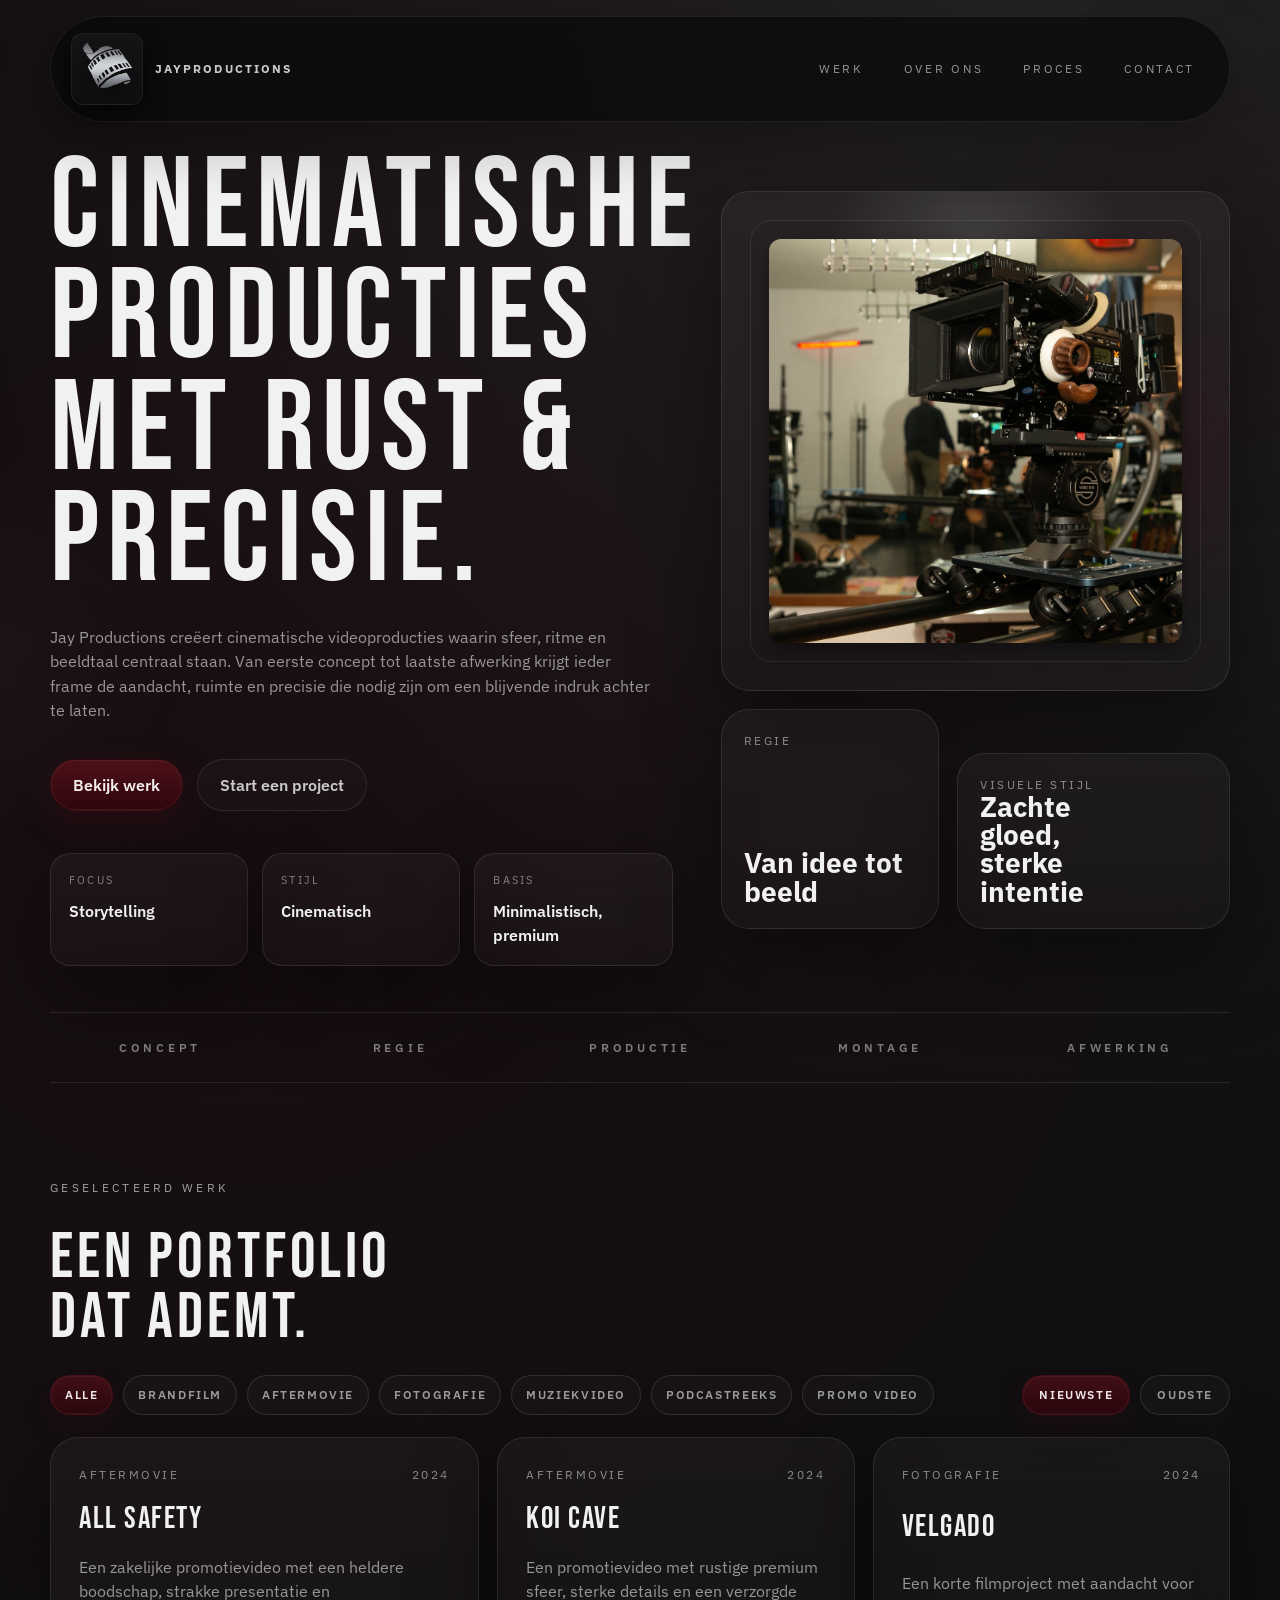
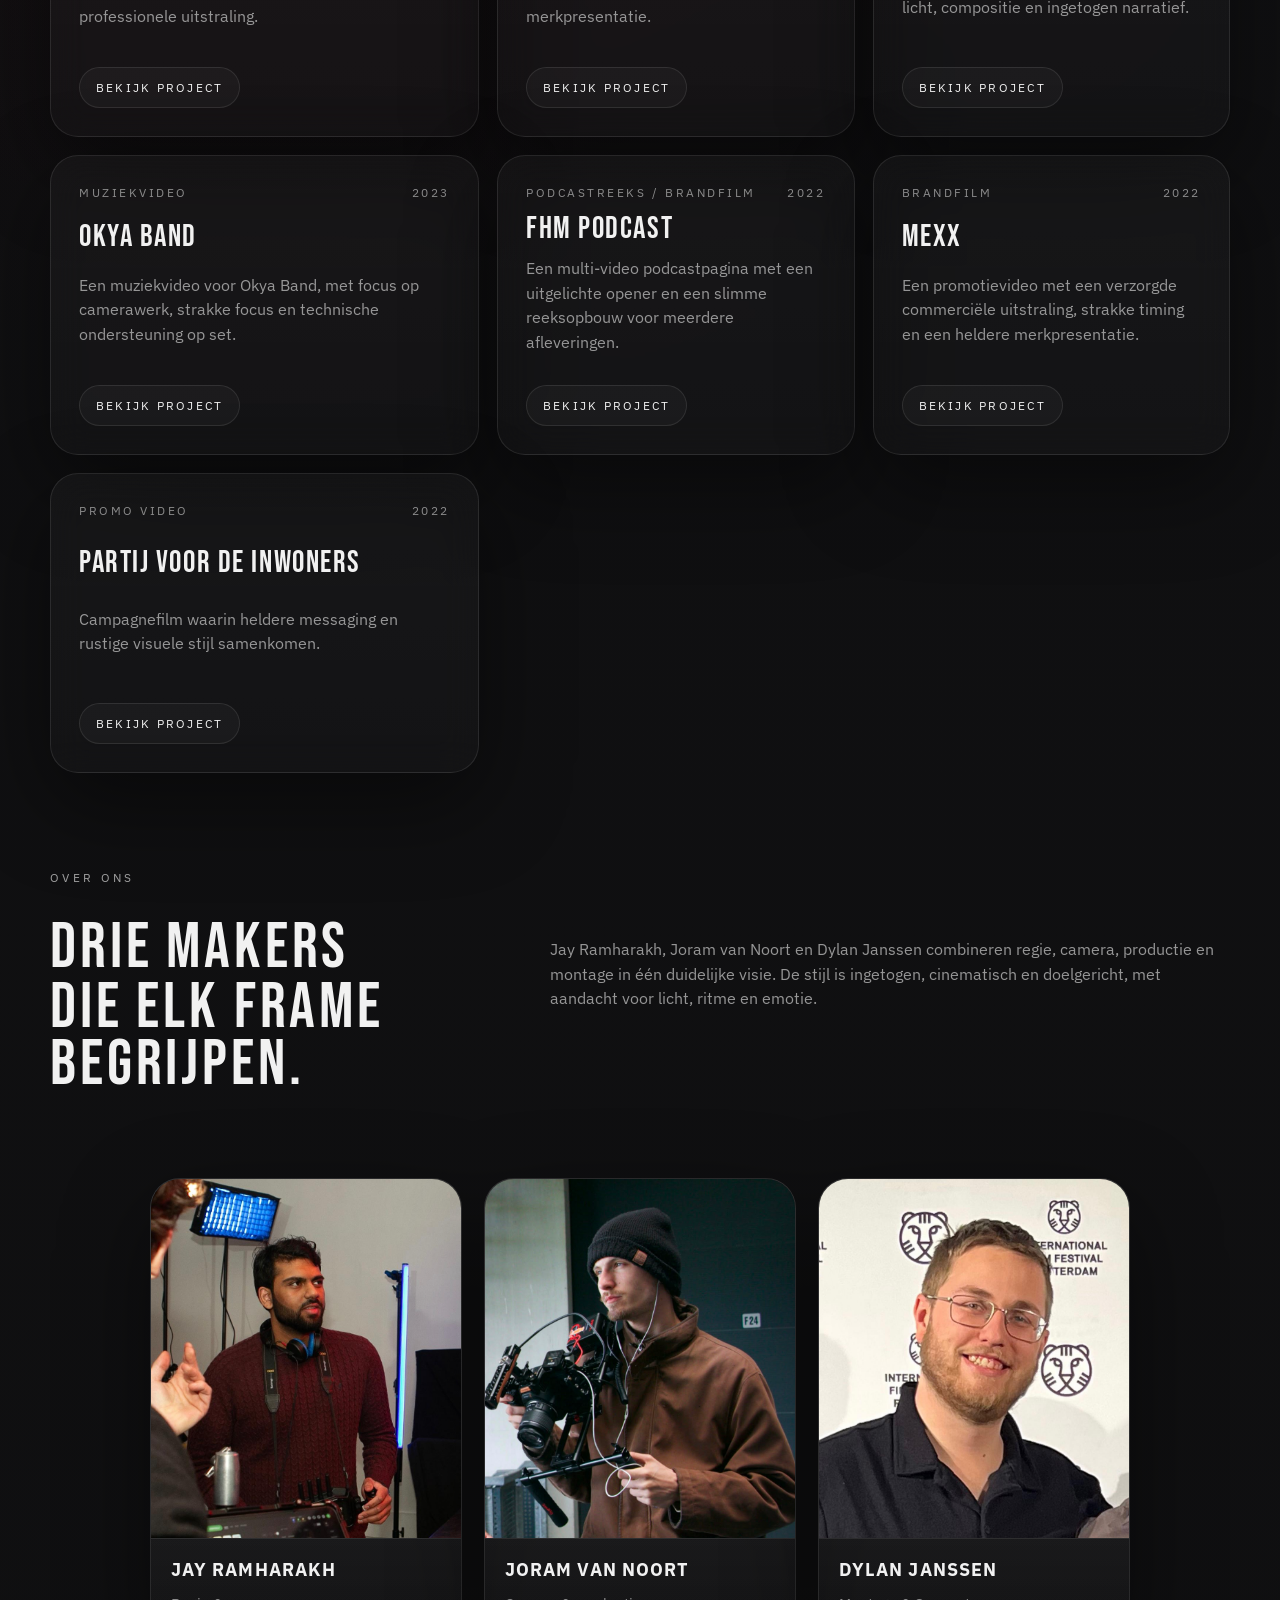
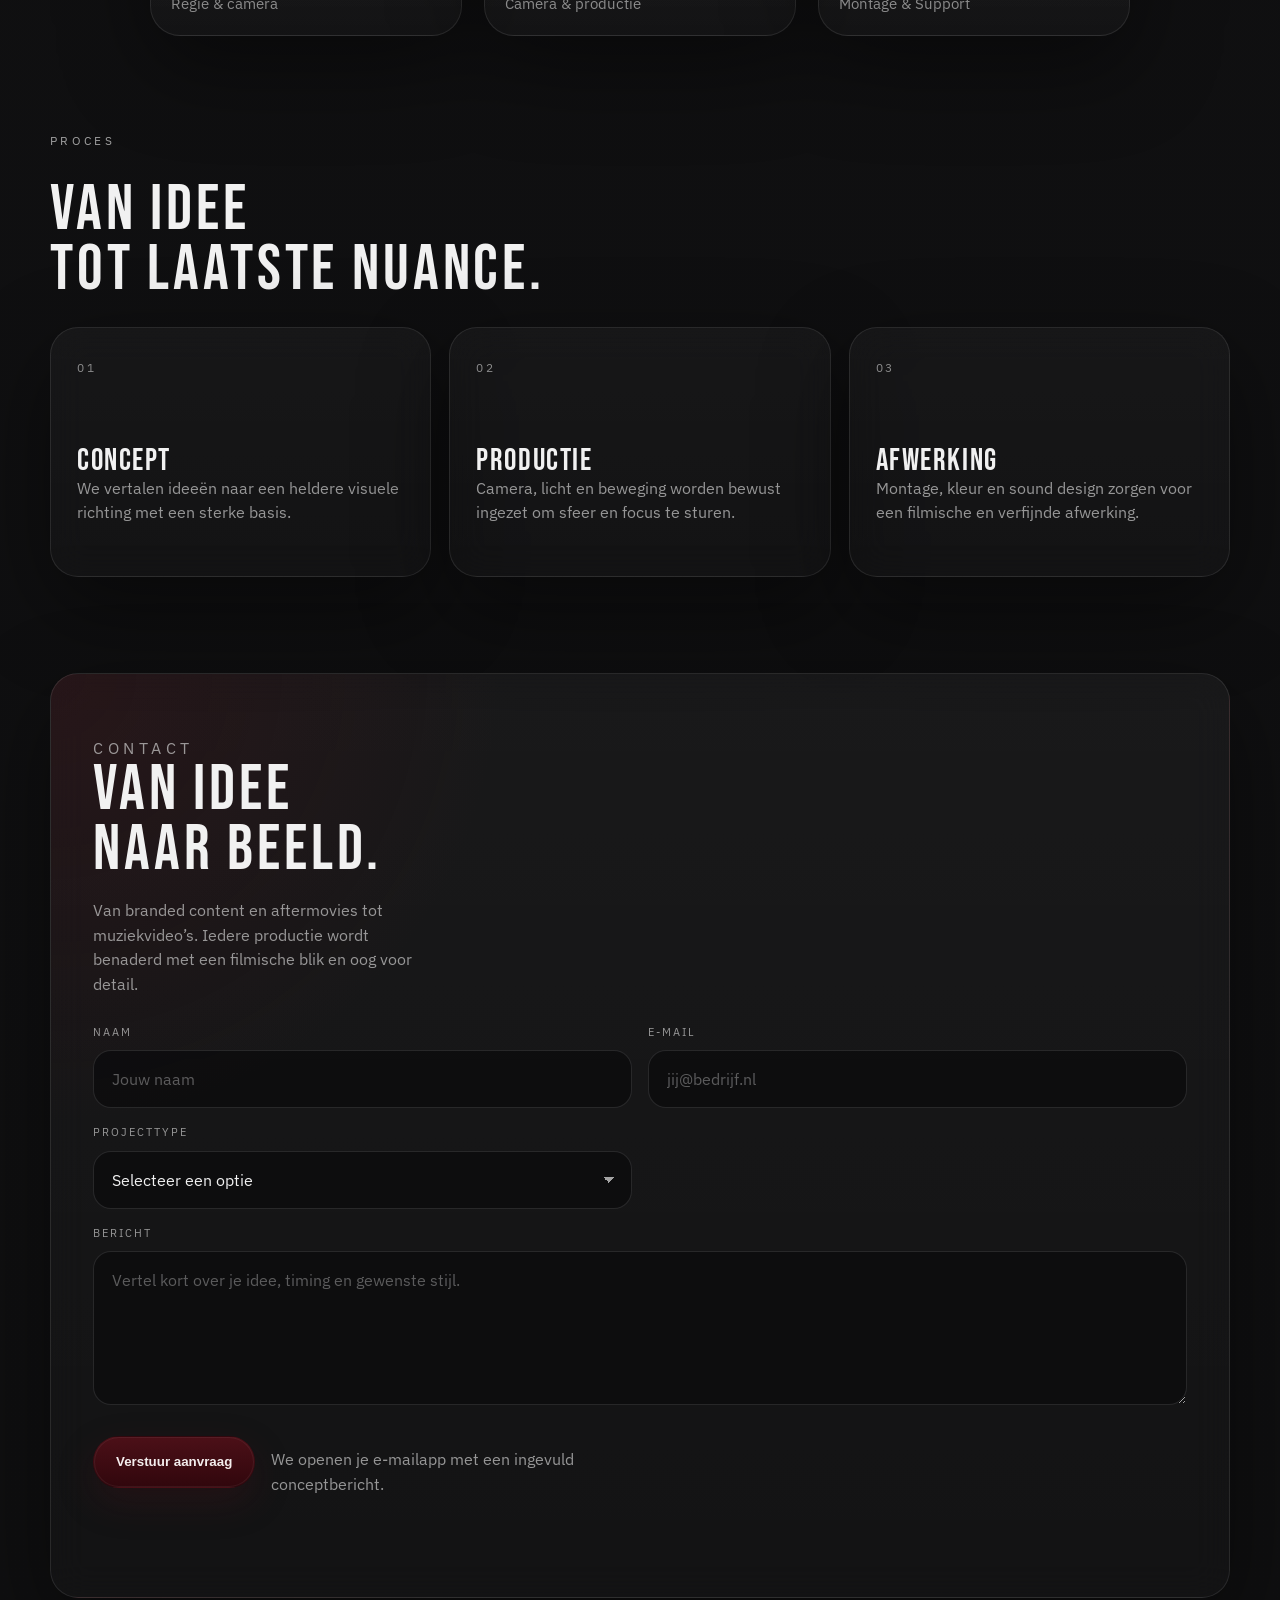
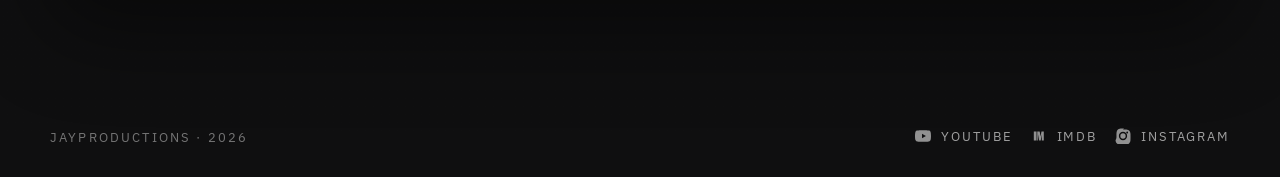
==== index.html @ a18962a7 "small easter egg update." ====
<!DOCTYPE html>
<html lang="nl">
<head>
	<meta charset="UTF-8" />
	<meta name="viewport" content="width=device-width, initial-scale=1.0" />
	<meta name="description" content="JayProductions portfolio voor filmmaker Jay." />
	<title>JayProductions</title>
	<link rel="icon" href="images/favicon.jpeg" type="image/jpeg" />
	<link rel="preconnect" href="https://fonts.googleapis.com" />
	<link rel="preconnect" href="https://fonts.gstatic.com" crossorigin />
	<link href="https://fonts.googleapis.com/css2?family=IBM+Plex+Sans:wght@400;500;600;700&family=Bebas+Neue&display=swap" rel="stylesheet" />
	<link rel="stylesheet" href="styles.css" />
</head>
<body id="top">
	<div class="ambient ambient-one"></div>
	<div class="ambient ambient-two"></div>

	<header class="topbar">
			<a class="brand" href="#top" aria-label="JayProductions home">
				<span class="brand-mark">
					<img class="brand-logo" src="images/JPlogo.jpeg" alt="Jay Productions logo" />
				</span>
				<span class="brand-text">JayProductions</span>
			</a>
		<nav class="nav" aria-label="Primary navigation">
			<a href="#work">Werk</a>
			<a href="#about">Over ons</a>
			<a href="#process">Proces</a>
			<a href="#contact">Contact</a>
		</nav>
	</header>

	<main>
		<section class="hero reveal" id="hero">
			<div class="hero-copy">

				<h1>
					<span>CINEMATISCHE</span>
					<span>PRODUCTIES</span>
					<span>MET RUST &amp;</span>
					<span>PRECISIE.</span>
				</h1>
				<p class="lead">
					Jay Productions creëert cinematische videoproducties waarin sfeer, ritme en beeldtaal centraal staan.
					Van eerste concept tot laatste afwerking krijgt ieder frame de aandacht, ruimte en precisie die nodig zijn om een blijvende indruk achter te laten.
				</p>
				<div class="hero-actions">
					<a class="button button-primary" href="#work">Bekijk werk</a>
					<a class="button button-secondary" href="#contact">Start een project</a>
				</div>
				<dl class="hero-metrics">
					<div>
						<dt>Focus</dt>
						<dd>Storytelling</dd>
					</div>
					<div>
						<dt>Stijl</dt>
						<dd>Cinematisch</dd>
					</div>
					<div>
						<dt>Basis</dt>
						<dd>Minimalistisch, premium</dd>
					</div>
				</dl>
			</div>

			<div class="hero-visual" aria-hidden="true">
				<div class="visual-card visual-large">
					<div class="visual-reflection"></div>
					<div class="visual-frame">
						<img src="images/mainpage.jpeg" alt="JayProductions hoofdbeeld" loading="lazy" />
					</div>
				</div>
				<div class="visual-stack">
					<div class="visual-card visual-small card-tall">
						<span class="card-label">Regie</span>
						<strong>Van idee tot beeld</strong>
					</div>
					<div class="visual-card visual-small card-wide">
						<span class="card-label">Visuele stijl</span>
						<strong>Zachte gloed, sterke intentie</strong>
					</div>
				</div>
			</div>
		</section>

		<section class="marquee reveal" aria-label="Keywords">
			<span>Concept</span>
			<span>Regie</span>
			<span>Productie</span>
			<span>Montage</span>
			<span>Afwerking</span>
		</section>

		<section class="section reveal" id="work">
			<div class="section-heading">
				<p class="eyebrow">Geselecteerd werk</p>
				<h2>
					<span>Een portfolio</span>
					<span>dat ademt.</span>
				</h2>
			</div>

			<div class="work-tools" aria-label="Project filters">
				<div class="tag-filters" aria-label="Tags">
					<button class="filter-chip" type="button" data-tag="all" aria-pressed="true">Alle</button>
					<button class="filter-chip" type="button" data-tag="brandfilm" aria-pressed="false">Brandfilm</button>
					<button class="filter-chip" type="button" data-tag="aftermovie" aria-pressed="false">Aftermovie</button>
					<button class="filter-chip" type="button" data-tag="fotografie" aria-pressed="false">Fotografie</button>
					<button class="filter-chip" type="button" data-tag="muziekvideo" aria-pressed="false">Muziekvideo</button>
					<button class="filter-chip" type="button" data-tag="podcastreeks" aria-pressed="false">Podcastreeks</button>
					<button class="filter-chip" type="button" data-tag="promo-video" aria-pressed="false">Promo video</button>
				</div>
				<div class="sort-controls" aria-label="Sortering">
					<button class="sort-button" type="button" data-sort="desc" aria-pressed="true">Nieuwste</button>
					<button class="sort-button" type="button" data-sort="asc" aria-pressed="false">Oudste</button>
				</div>
			</div>
			<p class="work-filter-note" data-project-filter-note hidden>Ik heb je geholpen door alle te selecteren</p>

			<div class="work-grid" data-project-grid>


				<article class="work-card" data-title="Okya Band" data-year="2023" data-tags="muziekvideo">
					<div class="work-meta">
						<span>Muziekvideo</span>
						<span>2023</span>
					</div>
					<h3>Okya Band</h3>
					<p>Een muziekvideo voor Okya Band, met focus op camerawerk, strakke focus en technische ondersteuning op set.</p>
					<a class="project-card-link" href="Projects/okya-band.html">Bekijk project</a>
				</article>

				<article class="work-card" data-title="Mexx" data-year="2022" data-tags="brandfilm">
					<div class="work-meta">
						<span>Brandfilm</span>
						<span>2022</span>
					</div>
					<h3>Mexx</h3>
					<p>Een promotievideo met een verzorgde commerciële uitstraling, strakke timing en een heldere merkpresentatie.</p>
					<a class="project-card-link" href="Projects/mexx.html">Bekijk project</a>
				</article>

				<article class="work-card" data-title="All Safety" data-year="2024" data-tags="aftermovie">
					<div class="work-meta">
						<span>Aftermovie</span>
						<span>2024</span>
					</div>
					<h3>All Safety</h3>
					<p>Een zakelijke promotievideo met een heldere boodschap, strakke presentatie en professionele uitstraling.</p>
					<a class="project-card-link" href="Projects/all-safety.html">Bekijk project</a>
				</article>

				<article class="work-card" data-title="Koi Cave" data-year="2024" data-tags="aftermovie">
					<div class="work-meta">
						<span>Aftermovie</span>
						<span>2024</span>
					</div>
					<h3>Koi Cave</h3>
					<p>Een promotievideo met rustige premium sfeer, sterke details en een verzorgde merkpresentatie.</p>
					<a class="project-card-link" href="Projects/koi-cave.html">Bekijk project</a>
				</article>

				<article class="work-card" data-title="FHM Podcast" data-year="2022" data-tags="podcastreeks brandfilm">
					<div class="work-meta">
						<span>Podcastreeks / brandfilm</span>
						<span>2022</span>
					</div>
					<h3>FHM Podcast</h3>
					<p>Een multi-video podcastpagina met een uitgelichte opener en een slimme reeksopbouw voor meerdere afleveringen.</p>
					<a class="project-card-link" href="Projects/fhm-podcast.html">Bekijk project</a>
				</article>

				<article class="work-card" data-title="Velgado" data-year="2024" data-tags="fotografie">
					<div class="work-meta">
						<span>Fotografie</span>
						<span>2024</span>
					</div>
					<h3>Velgado</h3>
					<p>Een korte filmproject met aandacht voor licht, compositie en ingetogen narratief.</p>
					<a class="project-card-link" href="Projects/velgado.html">Bekijk project</a>
				</article>

				<article class="work-card" data-title="Partij voor de Inwoners" data-year="2022" data-tags="promo-video">
					<div class="work-meta">
						<span>Promo video</span>
						<span>2022</span>
					</div>
					<h3>Partij voor de Inwoners</h3>
					<p>Campagnefilm waarin heldere messaging en rustige visuele stijl samenkomen.</p>
					<a class="project-card-link" href="Projects/partij-voor-de-inwoners-campagne.html">Bekijk project</a>
				</article>
			</div>
			<p class="work-empty" data-project-empty hidden>Geen projecten gevonden.</p>
		</section>

		<section class="section split reveal" id="about">
			<div class="section-heading">
				<p class="eyebrow">Over ons</p>
				<h2>
					<span>Drie makers</span>
					<span>die elk frame begrijpen.</span>
				</h2>
			</div>
			<div class="split-content">
				<p>
					Jay Ramharakh, Joram van Noort en Dylan Janssen combineren regie, camera, productie en montage in één
					duidelijke visie. De stijl is ingetogen, cinematisch en doelgericht, met aandacht voor licht, ritme en
					emotie.
				</p>
			</div>
			<div class="profile-grid" aria-label="Profielfoto's van het team">
				<article class="profile-card">
					<img class="profile-photo" src="images/JayR.jpeg" alt="Jay Ramharakh" />
					<div class="profile-card-body">
						<h3>Jay Ramharakh</h3>
						<p>Regie &amp; camera</p>
					</div>
				</article>
				<article class="profile-card">
					<img class="profile-photo" src="images/JoramvN.jpeg" alt="Joram van Noort" />
					<div class="profile-card-body">
						<h3>Joram van Noort</h3>
						<p>Camera &amp; productie</p>
					</div>
				</article>
				<article class="profile-card">
					<img class="profile-photo" src="images/DylanJ.jpeg" alt="Dylan Janssen" />
					<div class="profile-card-body">
						<h3>Dylan Janssen</h3>
						<p>Montage &amp; Support</p>
					</div>
				</article>
			</div>
		</section>

		<section class="section reveal" id="process">
			<div class="section-heading">
				<p class="eyebrow">Proces</p>
				<h2>
					<span>Van idee</span>
					<span>tot laatste nuance.</span>
				</h2>
			</div>

			<div class="process-grid">
				<div class="process-step">
					<span>01</span>
					<h3>Concept</h3>
					<p>We vertalen ideeën naar een heldere visuele richting met een sterke basis.</p>
				</div>
				<div class="process-step">
					<span>02</span>
					<h3>Productie</h3>
					<p>Camera, licht en beweging worden bewust ingezet om sfeer en focus te sturen.</p>
				</div>
				<div class="process-step">
					<span>03</span>
					<h3>Afwerking</h3>
					<p>Montage, kleur en sound design zorgen voor een filmische en verfijnde afwerking.</p>
				</div>
			</div>
		</section>

		<section class="section cta reveal" id="contact">
			<div class="cta-panel">
				<p class="eyebrow">Contact</p>
				<h2>
					<span>Van idee</span>
					<span>naar beeld.</span>
				</h2>
				<p>
					Van branded content en aftermovies tot muziekvideo’s.
					Iedere productie wordt benaderd met een filmische blik en oog voor detail.
				</p>
				<form class="contact-form" id="contact-form">
					<div class="form-row">
						<label>
							<span>Naam</span>
							<input type="text" name="name" placeholder="Jouw naam" required />
						</label>
						<label>
							<span>E-mail</span>
							<input type="email" name="email" placeholder="jij@bedrijf.nl" required />
						</label>
					</div>
					<div class="form-row">
						<label>
							<span>Projecttype</span>
							<select name="project" required>
								<option value="" selected disabled>Selecteer een optie</option>
								<option>Brandfilm</option>
								<option>Aftermovie</option>
								<option>Interview</option>
								<option>Muziekvideo</option>
								<option>Bedrijfsvideo</option>
								<option>Fotografie</option>
								<option>Anders</option>
							</select>
						</label>
					</div>
					<label class="message-field">
						<span>Bericht</span>
						<textarea name="message" rows="5" placeholder="Vertel kort over je idee, timing en gewenste stijl." required></textarea>
					</label>
					<div class="form-actions">
						<button class="button button-primary" type="submit">Verstuur aanvraag</button>
						<p class="form-note">We openen je e-mailapp met een ingevuld conceptbericht.</p>
					</div>
					<p class="form-status" aria-live="polite"></p>
				</form>
			</div>
		</section>
	</main>

	<footer class="footer">
		<span>JayProductions</span>
		<div class="footer-links" aria-label="Social links">
			<a class="social-link" href="https://www.youtube.com/@Jay-Productions" target="_blank" rel="noreferrer" aria-label="YouTube">
				<svg viewBox="0 0 24 24" aria-hidden="true" focusable="false">
					<path d="M23.5 6.2c-.3-1.1-1.2-2-2.3-2.3C19.2 3.4 12 3.4 12 3.4s-7.2 0-9.2.5C1.7 4.2.8 5.1.5 6.2 0 8.2 0 12 0 12s0 3.8.5 5.8c.3 1.1 1.2 2 2.3 2.3 2 .5 9.2.5 9.2.5s7.2 0 9.2-.5c1.1-.3 2-1.2 2.3-2.3.5-2 .5-5.8.5-5.8s0-3.8-.5-5.8Zm-13 9.3V8.5l5.9 3.5-5.9 3.5Z" />
				</svg>
				<span>YouTube</span>
			</a>
			<a class="social-link" href="https://www.imdb.com/name/nm14317892/?ref_=ext_shr_lnk" target="_blank" rel="noreferrer" aria-label="IMDb">
				<svg viewBox="0 0 24 24" aria-hidden="true" focusable="false">
					<path d="M4.2 5.3h4.1v13.4H4.2V5.3Zm5.2 0H13l1.4 7.3 1.3-7.3h3.5v13.4h-3V9.3l-1.6 9.4h-2.4l-1.6-9.4v9.4H9.4V5.3Z" />
				</svg>
				<span>IMDb</span>
			</a>
			<a class="social-link" href="https://www.instagram.com/jayproductions_1/" target="_blank" rel="noreferrer" aria-label="Instagram">
				<svg viewBox="0 0 24 24" aria-hidden="true" focusable="false">
					<path d="M12 2.2c3.2 0 3.6 0 4.9.1 1.2.1 2 .3 2.7.6.7.3 1.2.7 1.8 1.2.5.5.9 1.1 1.2 1.8.3.7.5 1.5.6 2.7.1 1.3.1 1.7.1 4.9s0 3.6-.1 4.9c-.1 1.2-.3 2-.6 2.7-.3.7-.7 1.2-1.2 1.8-.5.5-1.1.9-1.8 1.2-.7.3-1.5.5-2.7.6-1.3.1-1.7.1-4.9.1s-3.6 0-4.9-.1c-1.2-.1-2-.3-2.7-.6-.7-.3-1.2-.7-1.8-1.2-.5-.5-.9-1.1-1.2-1.8-.3-.7-.5-1.5-.6-2.7C2.2 15.6 2.2 15.2 2.2 12s0-3.6.1-4.9c.1-1.2.3-2 .6-2.7.3-.7.7-1.2 1.2-1.8.5-.5 1.1-.9 1.8-1.2.7-.3 1.5-.5 2.7-.6 1.3-.1 1.7-.1 4.9-.1ZM12 5.8A6.2 6.2 0 1 0 12 18.2 6.2 6.2 0 0 0 12 5.8Zm0 10.2A4 4 0 1 1 12 8a4 4 0 0 1 0 8Zm6.3-10.6a1.4 1.4 0 1 0 0 2.8 1.4 1.4 0 0 0 0-2.8Z" />
				</svg>
				<span>Instagram</span>
			</a>
		</div>
	</footer>

	<script src="script.js"></script>
</body>
</html>
---- styles.css ----
@import url('https://fonts.googleapis.com/css2?family=IBM+Plex+Sans:wght@400;500;600;700&family=Bebas+Neue&display=swap');

:root {
	color-scheme: dark;
	--bg: #0f0f10;
	--bg-soft: #161618;
	--panel: rgba(255, 255, 255, 0.035);
	--panel-strong: rgba(255, 255, 255, 0.06);
	--text: #c9c9c9;
	--text-strong: #f1f1f1;
	--muted: rgba(201, 201, 201, 0.72);
	--accent: #4d1018;
	--accent-deep: #32070d;
	--accent-soft: rgba(77, 16, 24, 0.26);
	--border: rgba(201, 201, 201, 0.12);
	--shadow: 0 30px 90px rgba(0, 0, 0, 0.45);
}

* {
	box-sizing: border-box;
}

html {
	scroll-behavior: smooth;
}

body {
	margin: 0;
	min-height: 100vh;
	background:
		radial-gradient(circle at 20% 15%, rgba(50, 7, 13, 0.26), transparent 28%),
		radial-gradient(circle at 80% 0%, rgba(255, 255, 255, 0.08), transparent 22%),
		linear-gradient(180deg, #101012 0%, #0f0f10 100%);
	color: var(--text);
	font-family: 'IBM Plex Sans', sans-serif;
	line-height: 1.5;
	overflow-x: hidden;
}

body::before {
	content: '';
	position: fixed;
	inset: 0;
	pointer-events: none;
	background-image: linear-gradient(rgba(255, 255, 255, 0.02) 1px, transparent 1px), linear-gradient(90deg, rgba(255, 255, 255, 0.02) 1px, transparent 1px);
	background-size: 72px 72px;
	mask-image: radial-gradient(circle at center, black, transparent 82%);
	opacity: 0.3;
}

a {
	color: inherit;
	text-decoration: none;
}

main,
.topbar,
.footer {
	width: min(1180px, calc(100% - 40px));
	margin: 0 auto;
}

.topbar {
	display: flex;
	align-items: center;
	justify-content: space-between;
	gap: 20px;
	padding: 16px 20px;
	margin-top: 16px;
	position: sticky;
	top: 16px;
	z-index: 20;
	background: rgba(12, 12, 13, 0.82);
	border: 1px solid rgba(255, 255, 255, 0.08);
	border-radius: 999px;
	backdrop-filter: blur(18px);
	box-shadow: 0 20px 60px rgba(0, 0, 0, 0.28);
}

.brand {
	display: inline-flex;
	align-items: center;
	gap: 12px;
	flex: none;
	font-weight: 700;
	letter-spacing: 0.18em;
	text-transform: uppercase;
	font-size: 0.72rem;
}

.brand-mark {
	/* keep the container modestly sized and consistent */
	width: 72px;
	height: 72px;
	display: inline-flex;
	align-items: center;
	justify-content: center;
	padding: 6px;
	background: linear-gradient(180deg, rgba(255,255,255,0.04), rgba(255,255,255,0.015));
	border-radius: 12px;
	border: 1px solid rgba(255,255,255,0.06);
	box-shadow: 0 8px 24px rgba(0, 0, 0, 0.6);
}

.brand-logo {
	/* keep width flexible; increase visible height */
	/* width: 64px; */
	height: 112px;
	object-fit: contain;
	display: block;
	filter: drop-shadow(0 6px 14px rgba(0,0,0,0.6));
	padding-left: 15px;
}

.nav {
	display: flex;
	gap: 12px;
	flex-wrap: wrap;
	justify-content: flex-end;
	color: var(--muted);
	font-size: 0.76rem;
	letter-spacing: 0.22em;
	text-transform: uppercase;
}

.nav a {
	position: relative;
	padding: 10px 14px;
	border-radius: 999px;
	transition: background-color 180ms ease, color 180ms ease, transform 180ms ease;
}

.nav a::after {
	content: none;
}

.nav a:hover,
.nav a:focus-visible {
	background: rgba(255, 255, 255, 0.05);
	color: var(--text-strong);
	transform: translateY(-1px);
}

main {
	padding: 32px 0 48px;
}

.hero {
	display: grid;
	grid-template-columns: minmax(0, 1.1fr) minmax(320px, 0.9fr);
	gap: 48px;
	align-items: center;
	min-height: calc(100vh - 120px);
}

.hero-copy h1,
.section-heading h2,
.cta-panel h2 {
	margin: 0;
	font-family: 'Bebas Neue', sans-serif;
	font-weight: 400;
	letter-spacing: 0.06em;
	color: var(--text-strong);
	line-height: 0.9;
	text-transform: uppercase;
}

.section-heading h2,
.cta-panel h2 {
	display: grid;
	gap: 0.04em;
	max-width: max-content;
}

.hero-copy h1 {
	display: grid;
	gap: 0.02em;
	font-size: clamp(4rem, 10vw, 8rem);
	max-width: max-content;
}

.section-heading h2 span,
.cta-panel h2 span {
	display: block;
	line-height: 0.9;
}

.hero-copy h1 span {
	display: block;
	line-height: 0.85;
}

.eyebrow {
	margin: 0 0 18px;
	color: rgba(201, 201, 201, 0.78);
	letter-spacing: 0.28em;
	text-transform: uppercase;
	font-size: 0.74rem;
}

.lead,
.split-content p,
.process-step p,
.work-card p,
.cta-panel p {
	color: var(--muted);
	font-size: 1.02rem;
}

.lead {
	max-width: 60ch;
	margin: 28px 0 0;
}

.hero-actions {
	display: flex;
	flex-wrap: wrap;
	gap: 14px;
	margin-top: 36px;
}

.button {
	display: inline-flex;
	align-items: center;
	justify-content: center;
	min-height: 52px;
	padding: 0 22px;
	border-radius: 999px;
	border: 1px solid transparent;
	font-weight: 600;
	transition: transform 180ms ease, border-color 180ms ease, background-color 180ms ease, box-shadow 180ms ease;
}

.button:hover,
.button:focus-visible {
	transform: translateY(-1px);
}

.button-primary {
	background: linear-gradient(180deg, rgba(77, 16, 24, 0.98), rgba(50, 7, 13, 0.98));
	color: #f4eded;
	box-shadow: 0 14px 36px rgba(77, 16, 24, 0.26), 0 0 0 1px rgba(255, 255, 255, 0.06) inset;
}

.button-secondary {
	border-color: var(--border);
	background: rgba(255, 255, 255, 0.02);
	color: var(--text);
}

.hero-metrics {
	display: grid;
	grid-template-columns: repeat(3, minmax(0, 1fr));
	gap: 14px;
	margin: 42px 0 0;
}

.hero-metrics div,
.work-card,
.process-step,
.cta-panel,
.visual-card {
	position: relative;
	overflow: hidden;
	background: linear-gradient(180deg, var(--panel), rgba(255, 255, 255, 0.02));
	border: 1px solid var(--border);
	box-shadow: var(--shadow);
	backdrop-filter: blur(18px);
}

.hero-metrics div {
	padding: 18px;
	border-radius: 20px;
}

.hero-metrics dt {
	color: rgba(201, 201, 201, 0.6);
	text-transform: uppercase;
	letter-spacing: 0.2em;
	font-size: 0.7rem;
}

.hero-metrics dd {
	margin: 10px 0 0;
	color: var(--text-strong);
	font-weight: 600;
}

.hero-visual {
	display: grid;
	gap: 18px;
}

.project-video-card {
	padding: 14px;
	min-height: 0;
}

.project-video {
	aspect-ratio: 16 / 9;
	border-radius: 18px;
	overflow: hidden;
	background: rgba(0, 0, 0, 0.35);
}

.project-video iframe {
	width: 100%;
	height: 100%;
	border: 0;
	display: block;
}

.project-copy {
	max-width: 78ch;
}

.visual-card {
	border-radius: 28px;
}

.visual-large {
	min-height: 500px;
	background:
		radial-gradient(circle at 50% 10%, rgba(255, 255, 255, 0.12), transparent 28%),
		linear-gradient(180deg, rgba(255, 255, 255, 0.04), rgba(255, 255, 255, 0.02));
}

.visual-reflection {
	position: absolute;
	inset: auto -18% 10% auto;
	width: 70%;
	height: 70%;
	background: radial-gradient(circle, rgba(77, 16, 24, 0.34), transparent 60%);
	filter: blur(28px);
	opacity: 0.9;
}

.visual-frame {
	position: absolute;
	inset: 28px;
	display: flex;
	flex-direction: column;
	justify-content: space-between;
	padding: 18px;
	border: 1px solid rgba(255, 255, 255, 0.08);
	border-radius: 22px;
}

/* Make any image placed in a visual-frame fill and crop nicely */
.visual-frame img {
    width: 100%;
    height: 100%;
    object-fit: cover;
    object-position: center;
    display: block;
    border-radius: 12px;
    box-shadow: inset 0 1px 0 rgba(255,255,255,0.03), 0 8px 24px rgba(0,0,0,0.45);
}

.visual-frame span,
.card-label,
.work-meta,
.process-step span {
	color: rgba(201, 201, 201, 0.66);
	letter-spacing: 0.22em;
	text-transform: uppercase;
	font-size: 0.72rem;
}

.visual-frame strong {
	align-self: flex-end;
	max-width: 8ch;
	font-family: 'Bebas Neue', sans-serif;
	font-size: clamp(3rem, 4vw, 4.6rem);
	line-height: 0.86;
	letter-spacing: 0.05em;
	text-transform: uppercase;
	color: var(--text-strong);
	text-align: right;
}

.visual-stack {
	display: grid;
	grid-template-columns: 1fr 1.25fr;
	gap: 18px;
}

.visual-small {
	min-height: 170px;
	padding: 22px;
	display: flex;
	flex-direction: column;
	justify-content: space-between;
}

.visual-small strong {
	font-size: clamp(1.5rem, 2.2vw, 2.2rem);
	color: var(--text-strong);
	max-width: 10ch;
	line-height: 1;
}

.card-tall {
	min-height: 220px;
}

.card-wide {
	align-self: end;
}

.section {
	padding: 96px 0 0;
}

.section-heading {
	display: grid;
	gap: 14px;
	margin-bottom: 28px;
}

.section-heading h2,
.cta-panel h2 {
	font-size: clamp(3rem, 5vw, 5.2rem);
}

.marquee {
	display: grid;
	grid-template-columns: repeat(5, minmax(max-content, 1fr));
	gap: 20px;
	align-items: center;
	justify-items: center;
	padding: 26px 0;
	margin-top: 46px;
	border-top: 1px solid var(--border);
	border-bottom: 1px solid var(--border);
	color: rgba(201, 201, 201, 0.58);
	font-size: 0.74rem;
	font-weight: 600;
	letter-spacing: 0.32em;
	text-transform: uppercase;
}

.work-grid {
	display: grid;
	grid-template-columns: 1.2fr 1fr 1fr;
	gap: 18px;
}

.work-tools {
	display: flex;
	justify-content: space-between;
	align-items: center;
	gap: 18px;
	margin: 0 0 22px;
}

.tag-filters,
.sort-controls {
	display: flex;
	flex-wrap: wrap;
	align-items: center;
	gap: 10px;
}

.filter-chip,
.sort-button {
	display: inline-flex;
	align-items: center;
	justify-content: center;
	min-height: 40px;
	border-radius: 999px;
	border: 1px solid rgba(201, 201, 201, 0.14);
	background: rgba(255, 255, 255, 0.025);
	color: rgba(201, 201, 201, 0.76);
	font: inherit;
	font-size: 0.72rem;
	font-weight: 600;
	letter-spacing: 0.14em;
	text-transform: uppercase;
	cursor: pointer;
	transition: background-color 180ms ease, border-color 180ms ease, color 180ms ease, transform 180ms ease;
}

.filter-chip {
	padding: 0 14px;
}

.sort-button {
	padding: 0 16px;
}

.filter-chip:hover,
.filter-chip:focus-visible,
.sort-button:hover,
.sort-button:focus-visible {
	border-color: rgba(201, 201, 201, 0.28);
	color: var(--text-strong);
	transform: translateY(-1px);
}

.filter-chip[aria-pressed="true"],
.sort-button[aria-pressed="true"] {
	border-color: rgba(77, 16, 24, 0.86);
	background: linear-gradient(180deg, rgba(77, 16, 24, 0.82), rgba(50, 7, 13, 0.82));
	color: #f4eded;
	box-shadow: 0 12px 28px rgba(77, 16, 24, 0.2), 0 0 0 1px rgba(255, 255, 255, 0.05) inset;
}

.work-card,
.process-step,
.cta-panel {
	border-radius: 28px;
}

.work-card {
	min-height: 300px;
	padding: 28px;
	display: flex;
	flex-direction: column;
	justify-content: space-between;
}

.work-card.is-hidden {
	display: none;
}

.work-empty {
	margin: 26px 0 0;
	color: rgba(201, 201, 201, 0.72);
	font-size: 0.95rem;
}

.work-filter-note {
	margin: -8px 0 22px;
	color: rgba(241, 241, 241, 0.78);
	font-size: 0.92rem;
}

.work-card.featured {
	background:
		radial-gradient(circle at top right, rgba(111, 31, 44, 0.28), transparent 32%),
		linear-gradient(180deg, rgba(255, 255, 255, 0.05), rgba(255, 255, 255, 0.02));
}

.work-meta {
	display: flex;
	justify-content: space-between;
	gap: 12px;
}

.work-card h3,
.process-step h3 {
	margin: 0;
	color: var(--text-strong);
	font-family: 'Bebas Neue', sans-serif;
	font-weight: 400;
	font-size: 1.95rem;
	letter-spacing: 0.05em;
	text-transform: uppercase;
	line-height: 0.95;
}

.work-card p,
.process-step p,
.cta-panel p {
	margin: 0;
	max-width: 34ch;
}

.project-card-link {
	display: inline-flex;
	align-items: center;
	align-self: flex-start;
	margin-top: 18px;
	padding: 10px 16px;
	border-radius: 999px;
	border: 1px solid var(--border);
	background: rgba(255, 255, 255, 0.03);
	color: var(--text-strong);
	font-size: 0.78rem;
	letter-spacing: 0.18em;
	text-transform: uppercase;
	transition: background-color 180ms ease, transform 180ms ease, border-color 180ms ease;
}

.project-card-link:hover,
.project-card-link:focus-visible {
	background: rgba(255, 255, 255, 0.07);
	border-color: rgba(201, 201, 201, 0.24);
	transform: translateY(-1px);
}

.split {
	display: grid;
	grid-template-columns: 0.82fr 1.18fr;
	gap: 28px;
	align-items: start;
}

.split-content {
	display: grid;
	gap: 18px;
	padding-top: 52px;
}

.profile-grid {
	display: grid;
	grid-template-columns: repeat(3, minmax(0, 1fr));
	gap: 22px;
	grid-column: 1 / -1;
	width: min(100%, 980px);
	margin: 28px auto 0;
	justify-self: center;
}

.profile-card {
	display: grid;
	gap: 0;
	padding: 0;
	border-radius: 30px;
	background: linear-gradient(180deg, rgba(255, 255, 255, 0.05), rgba(255, 255, 255, 0.02));
	border: 1px solid var(--border);
	overflow: hidden;
	box-shadow: var(--shadow);
}

.profile-photo {
	width: 100%;
	aspect-ratio: 0.92;
	min-height: 360px;
	border-radius: 0;
	display: block;
	object-fit: cover;
	object-position: center;
	border-bottom: 1px solid rgba(255, 255, 255, 0.1);
	box-shadow: inset 0 1px 0 rgba(255, 255, 255, 0.08);
}

.profile-card-body {
	display: grid;
	gap: 8px;
	padding: 18px 20px 20px;
	background: linear-gradient(180deg, rgba(255, 255, 255, 0.02), rgba(255, 255, 255, 0));
}

.profile-card h3 {
	margin: 0;
	color: var(--text-strong);
	font-size: 1.12rem;
	letter-spacing: 0.06em;
	text-transform: uppercase;
}

.profile-card p {
	margin: 0;
	color: rgba(201, 201, 201, 0.66);
	font-size: 0.95rem;
}

.process-grid {
	display: grid;
	grid-template-columns: repeat(3, minmax(0, 1fr));
	gap: 18px;
}

.process-step {
	padding: 26px;
	min-height: 250px;
}

.process-step span {
	display: inline-flex;
	margin-bottom: 70px;
}

.cta {
	padding-bottom: 80px;
}

.cta-panel {
	padding: 42px;
	background:
		radial-gradient(circle at left top, rgba(77, 16, 24, 0.28), transparent 30%),
		linear-gradient(180deg, rgba(255, 255, 255, 0.045), rgba(255, 255, 255, 0.018));
}

.cta-panel p {
	margin: 20px 0 0;
}

.contact-form {
	display: grid;
	gap: 16px;
	margin-top: 28px;
}

.form-row {
	display: grid;
	grid-template-columns: repeat(2, minmax(0, 1fr));
	gap: 16px;
}

.contact-form label {
	display: grid;
	gap: 10px;
}

.contact-form span {
	color: rgba(201, 201, 201, 0.72);
	letter-spacing: 0.18em;
	text-transform: uppercase;
	font-size: 0.68rem;
}

.contact-form input,
.contact-form select,
.contact-form textarea {
	width: 100%;
	border-radius: 18px;
	border: 1px solid rgba(201, 201, 201, 0.14);
	background: rgba(10, 10, 11, 0.65);
	color: var(--text-strong);
	padding: 16px 18px;
	font: inherit;
	outline: none;
	transition: border-color 180ms ease, box-shadow 180ms ease, background-color 180ms ease;
}

.contact-form select {
	-webkit-appearance: none;
	-moz-appearance: none;
	appearance: none;
	padding-right: 46px;
	background-image: linear-gradient(45deg, transparent 50%, rgba(201, 201, 201, 0.8) 50%), linear-gradient(135deg, rgba(201, 201, 201, 0.8) 50%, transparent 50%);
	background-position: calc(100% - 22px) 50%, calc(100% - 16px) 50%;
	background-size: 6px 6px, 6px 6px;
	background-repeat: no-repeat;
}

.contact-form textarea {
	resize: vertical;
	min-height: 150px;
}

.contact-form input::placeholder,
.contact-form textarea::placeholder {
	color: rgba(201, 201, 201, 0.42);
}

.contact-form input:focus,
.contact-form select:focus,
.contact-form textarea:focus {
	border-color: rgba(77, 16, 24, 0.82);
	box-shadow: 0 0 0 4px rgba(77, 16, 24, 0.18);
	background: rgba(14, 14, 16, 0.88);
}

.form-actions {
	display: flex;
	flex-wrap: wrap;
	align-items: center;
	gap: 16px;
	margin-top: 6px;
}

.form-note,
.form-status {
	margin: 0;
	font-size: 0.92rem;
}

.form-status {
	min-height: 1.4em;
	color: rgba(201, 201, 201, 0.88);
}

.footer {
	display: flex;
	justify-content: space-between;
	align-items: center;
	gap: 16px;
	padding: 0 0 28px;
	color: rgba(201, 201, 201, 0.54);
	font-size: 0.84rem;
	letter-spacing: 0.16em;
	text-transform: uppercase;
}

.footer-links {
	display: flex;
	align-items: center;
	gap: 18px;
	flex-wrap: wrap;
	justify-content: flex-end;
	letter-spacing: 0.14em;
}

.social-link {
	display: inline-flex;
	align-items: center;
	gap: 10px;
	position: relative;
	padding-bottom: 3px;
	color: rgba(201, 201, 201, 0.78);
	transition: color 180ms ease;
}

.social-link svg {
	width: 16px;
	height: 16px;
	fill: currentColor;
	flex: none;
	opacity: 0.9;
}

.social-link::after {
	content: '';
	position: absolute;
	left: 0;
	bottom: 0;
	width: 100%;
	height: 1px;
	background: linear-gradient(90deg, transparent, rgba(201, 201, 201, 0.9), transparent);
	transform: scaleX(0);
	transform-origin: center;
	transition: transform 180ms ease;
}

.social-link:hover,
.social-link:focus-visible {
	color: var(--text-strong);
}

.social-link:hover::after,
.social-link:focus-visible::after {
	transform: scaleX(1);
}

.ambient {
	position: fixed;
	border-radius: 50%;
	filter: blur(60px);
	opacity: 0.34;
	pointer-events: none;
	z-index: 0;
}

.ambient-one {
	top: 8%;
	right: -10%;
	width: 28vw;
	height: 28vw;
	background: rgba(50, 7, 13, 0.32);
}

.ambient-two {
	bottom: 10%;
	left: -12%;
	width: 24vw;
	height: 24vw;
	background: rgba(255, 255, 255, 0.06);
}

.reveal {
	opacity: 0;
	transform: translateY(24px);
	transition: opacity 700ms ease, transform 700ms ease;
}

.reveal.is-visible {
	opacity: 1;
	transform: translateY(0);
}

.reveal.is-visible .work-card,
.reveal.is-visible .process-step,
.reveal.is-visible .visual-card {
	animation: floatIn 700ms ease both;
}

.hero .hero-copy,
.hero .hero-visual {
	position: relative;
	z-index: 1;
}

@keyframes floatIn {
	from {
		transform: translateY(10px);
		opacity: 0.7;
	}
	to {
		transform: translateY(0);
		opacity: 1;
	}
}

@media (max-width: 1024px) {
	.hero,
	.split {
		grid-template-columns: 1fr;
	}

	.hero {
		min-height: auto;
		padding-top: 20px;
		gap: 32px;
	}

	.hero-copy h1 {
		font-size: clamp(3.2rem, 8vw, 5.8rem);
		max-width: 11ch;
	}

	.hero-metrics {
		grid-template-columns: repeat(3, minmax(0, 1fr));
	}

	.visual-large {
		min-height: 380px;
	}

	.visual-stack {
		grid-template-columns: repeat(2, minmax(0, 1fr));
	}

	.work-card,
	.process-step,
	.cta-panel {
		padding: 24px;
	}

	.section {
		padding-top: 80px;
	}

	.split-content {
		padding-top: 18px;
	}

	.profile-grid {
		grid-template-columns: repeat(3, minmax(0, 1fr));
	}

	.hero-copy h1 {
		max-width: 12ch;
	}

	.work-grid,
	.process-grid {
		grid-template-columns: 1fr;
	}

	.work-tools {
		flex-direction: column;
		align-items: stretch;
	}

	.tag-filters,
	.sort-controls {
		justify-content: center;
	}

	.work-filter-note {
		text-align: center;
	}

	/* Center header/footer/nav and hero on tablet widths (<=1024px) */
	.topbar,
	.footer {
		flex-direction: column;
		align-items: center;
	}

	.topbar {
		border-radius: 28px;
		padding: 18px 20px;
	}

	.nav,
	.footer-links {
		justify-content: center;
	}

	.hero-copy {
		text-align: center;
		margin-inline: auto;
	}

	.hero-actions {
		justify-content: center;
	}

	.hero-metrics div {
		text-align: center;
	}

	.hero-visual {
		justify-self: center;
	}

	/* Ensure section headings center on tablet */
	.section-heading {
		justify-items: center;
	}

	.section-heading h2,
	.section-heading p {
		text-align: center !important;
		margin-inline: auto;
		width: min(100%, 92%);
	}
}

@media (max-width: 900px) {
	main,
	.topbar,
	.footer {
		width: min(100% - 28px, 1180px);
	}

	.topbar {
		top: 12px;
		padding: 16px 18px;
	}

	.topbar,
	.footer {
		flex-direction: column;
		align-items: center;
	}

	.nav,
	.footer-links {
		justify-content: center;
	}

	.nav {
		gap: 16px;
		font-size: 0.72rem;
	}

	.hero {
		gap: 24px;
		padding-top: 18px;
	}

	.hero-copy {
		text-align: center;
		margin-inline: auto;
	}

	/* Center section headings on tablet */
	.section-heading,
	.section-heading h2,
	.section-heading p {
		text-align: center !important;
		margin-inline: auto;
		width: min(100%, 92%);
	}

	.hero-actions {
		justify-content: center;
	}

	.hero-metrics div {
		text-align: center;
	}

	.hero-visual {
		justify-self: center;
	}

	.hero-copy h1 {
		font-size: clamp(2.8rem, 8.5vw, 4.6rem);
		max-width: 9ch;
	}

	.hero-actions {
		gap: 12px;
	}

	.hero-metrics {
		grid-template-columns: repeat(2, minmax(0, 1fr));
	}

	.visual-stack,
	.form-row {
		grid-template-columns: 1fr;
	}

	.profile-grid {
		grid-template-columns: 1fr;
		width: 100%;
	}

	.profile-photo {
		min-height: 0;
		aspect-ratio: 1;
	}

	.profile-card-body {
		padding: 16px 18px 18px;
	}

	.visual-large {
		min-height: 300px;
	}

	.section {
		padding-top: 68px;
	}

	.cta {
		padding-bottom: 56px;
	}

	.work-card,
	.process-step,
	.cta-panel {
		padding: 20px;
	}

	.form-actions {
		align-items: stretch;
	}

	.button {
		width: 100%;
	}

	.marquee {
		display: flex;
		gap: 44px;
		justify-content: flex-start;
		overflow-x: auto;
		white-space: nowrap;
		padding: 18px 0 20px;
	}

	.marquee span {
		flex: none;
	}
}

@media (max-width: 720px) {
	main,
	.topbar,
	.footer {
		width: min(100% - 20px, 1180px);
	}

	.topbar,
	.footer,
	.nav,
	.hero-actions,
	.marquee {
		gap: 12px;
	}

	.topbar,
	.footer {
		flex-direction: column;
		align-items: center;
	}

	.footer-links {
		justify-content: center;
	}

	.nav {
		gap: 14px;
		justify-content: center;
		font-size: 0.78rem;
		row-gap: 8px;
	}

	.marquee {
		gap: 34px;
	}

	main {
		padding-top: 28px;
	}

	.hero {
		gap: 20px;
	}

	.hero-copy h1 {
		font-size: clamp(2.5rem, 9.5vw, 3.4rem);
		max-width: 10ch;
		line-height: 0.98;
	}

	.hero-copy,
	.hero-visual,
	.section-heading,
	.split-content,
	.cta-panel {
		width: 100%;
	}

	.hero-copy {
		text-align: center;
	}

	/* Reduce header logo on small screens */
	.brand-mark {
		width: 56px;
		height: 56px;
		padding: 6px;
		border-radius: 12px;
	}

	.brand-logo {
		/* width intentionally flexible */
		/* width: 200px; */
		height: 112px;
	}

	/* Ensure absolute centering on very small phones */
}

@media (max-width: 480px) {
	.hero {
		grid-template-columns: 1fr;
		justify-items: center;
		padding-top: 18px;
	}

	.hero-copy {
		text-align: center;
		justify-self: center;
		margin-inline: auto;
		width: min(100%, 92%);
	}

	.hero-copy h1 {
		font-size: clamp(2.2rem, 9.5vw, 3rem);
		max-width: 12ch;
		line-height: 0.98;
	}

	.hero-visual {
		justify-self: center;
		width: min(100%, 92%);
	}

	/* Center section headings and related intro text on very small screens */
	.section-heading,
	.section-heading h2,
	.section-heading p,
	.split-content {
		text-align: center !important;
		margin-inline: auto;
		width: min(100%, 92%);
	}

	.section-heading h2 {
		max-width: 36ch;
		margin-inline: auto;
	}

	.hero-metrics {
		gap: 10px;
		margin-top: 22px;
	}

	.hero-metrics div {
		padding: 12px 14px;
	}

	.eyebrow {
		font-size: 0.66rem;
		letter-spacing: 0.22em;
		margin-bottom: 12px;
	}

	.lead,
	.split-content p,
	.process-step p,
	.work-card p,
	.cta-panel p {
		font-size: 0.95rem;
	}

	.hero-actions {
		flex-direction: column;
	}

	.button {
		width: 100%;
	}

	.hero-metrics,
	.visual-stack,
	.form-row {
		grid-template-columns: 1fr;
	}

	.hero-metrics {
		display: grid;
		gap: 8px;
	}

	.hero-metrics dt {
		font-size: 0.62rem;
	}

	.hero-metrics dd {
		margin-top: 6px;
		font-size: 0.92rem;
	}

	.hero-metrics div,
	.work-card,
	.process-step,
	.cta-panel,
	.visual-card {
		border-radius: 22px;
	}

	.visual-large {
		min-height: 260px;
	}

	.visual-frame {
		inset: 18px;
		padding: 14px;
	}

	.visual-frame strong,
	.visual-small strong {
		font-size: clamp(1.7rem, 6vw, 2.5rem);
	}

	.visual-small {
		min-height: 150px;
	}

	.ambient {
		display: none;
	}

	.marquee {
		gap: 34px;
		justify-content: flex-start;
		overflow-x: auto;
		white-space: nowrap;
		padding-bottom: 20px;
	}

	.marquee span {
		flex: none;
	}

	.section,
	.cta {
		padding-top: 60px;
	}

	.section-heading h2,
	.cta-panel h2 {
		font-size: clamp(2rem, 8vw, 3.1rem);
		max-width: 100%;
	}

	.section-heading h2,
	.cta-panel h2 {
		max-width: 10ch;
	}

	.form-row {
		grid-template-columns: 1fr;
	}

	.contact-form input,
	.contact-form select,
	.contact-form textarea {
		padding: 15px 16px;
		border-radius: 16px;
	}

	.form-actions {
		flex-direction: column;
		align-items: stretch;
	}

	.form-note {
		text-align: left;
	}

	.cta-panel {
		padding: 22px;
	}

	.work-card,
	.process-step,
	.visual-card,
	.hero-metrics div,
	.cta-panel {
		border-radius: 20px;
	}

	.social-link span {
		font-size: 0.72rem;
	}

	.footer,
	.footer-links,
	.social-link {
		letter-spacing: 0.12em;
	}
}

/* FHM Podcast project page */
.project-hero {
	align-items: start;
}

.project-eyebrow-row {
	display: flex;
	flex-wrap: wrap;
	gap: 10px;
	align-items: center;
	margin-bottom: 18px;
}

.badge {
	display: inline-flex;
	align-items: center;
	gap: 8px;
	padding: 10px 14px;
	border-radius: 999px;
	border: 1px solid rgba(201, 201, 201, 0.14);
	background: rgba(255, 255, 255, 0.03);
	color: rgba(241, 241, 241, 0.88);
	font-size: 0.72rem;
	letter-spacing: 0.2em;
	text-transform: uppercase;
}

.project-stats {
	display: grid;
	grid-template-columns: repeat(3, minmax(0, 1fr));
	gap: 14px;
	margin-top: 32px;
}

.stat-card {
	padding: 18px;
	border-radius: 20px;
	background: linear-gradient(180deg, rgba(255, 255, 255, 0.035), rgba(255, 255, 255, 0.015));
	border: 1px solid rgba(201, 201, 201, 0.12);
	box-shadow: var(--shadow);
}

.stat-card dt {
	color: rgba(201, 201, 201, 0.62);
	text-transform: uppercase;
	letter-spacing: 0.2em;
	font-size: 0.7rem;
}

.stat-card dd {
	margin: 10px 0 0;
	color: var(--text-strong);
	font-weight: 600;
	font-size: 1rem;
}

.featured-video-shell {
	padding: 14px;
	border-radius: 28px;
	background: linear-gradient(180deg, rgba(255, 255, 255, 0.035), rgba(255, 255, 255, 0.02));
	border: 1px solid var(--border);
	box-shadow: var(--shadow);
}

.featured-video {
	aspect-ratio: 16 / 9;
	border-radius: 20px;
	overflow: hidden;
	background: rgba(0, 0, 0, 0.35);
}

.featured-video iframe,
.video-card iframe {
	width: 100%;
	height: 100%;
	border: 0;
	display: block;
}

.video-collection {
	display: grid;
	grid-template-columns: 1fr;
	gap: 18px;
	justify-items: center;
}

.video-card {
	display: flex;
	align-items: stretch;
	gap: 0;
	padding: 14px;
	border-radius: 28px;
	background: linear-gradient(180deg, rgba(255, 255, 255, 0.035), rgba(255, 255, 255, 0.015));
	border: 1px solid rgba(201, 201, 201, 0.12);
	box-shadow: var(--shadow);
	overflow: hidden;
	width: min(100%, 1080px);
	justify-self: center;
	transition: transform 180ms ease, box-shadow 180ms ease;
}

.video-card:nth-child(even) {
	flex-direction: row-reverse;
	transform: translateX(16px);
}

.video-card:nth-child(odd) {
	transform: translateX(-16px);
}

.video-card .video-frame {
	flex: 1;
	aspect-ratio: 16 / 9;
	border-radius: 20px;
	overflow: hidden;
	background: rgba(0, 0, 0, 0.35);
	min-width: 0;
}

.video-card:hover {
	transform: translateY(-2px) translateX(0);
	box-shadow: 0 32px 90px rgba(0, 0, 0, 0.5);
}

/* Simple gallery styles for project image grids */
.project-gallery .gallery-grid {
	display: grid;
	grid-template-columns: repeat(auto-fit, minmax(240px, 1fr));
	gap: 20px;
	align-items: start;
	justify-items: center;
	max-width: 1200px;
	margin: 0 auto;
	padding: 12px 0;
}

.project-gallery .gallery-item {
	width: 100%;
	overflow: hidden;
	border-radius: 12px;
	background: linear-gradient(180deg, rgba(255,255,255,0.02), rgba(0,0,0,0.04));
	box-shadow: 0 12px 40px rgba(3,8,20,0.35);
	transition: transform 420ms cubic-bezier(.2,.9,.3,1), box-shadow 420ms ease;
	position: relative;
}

.project-gallery .gallery-item::after {
	content: "";
	position: absolute;
	inset: 0;
	pointer-events: none;
	background: linear-gradient(180deg, rgba(255,255,255,0.02), rgba(0,0,0,0.12));
	mix-blend-mode: overlay;
	opacity: 0.6;
	transition: opacity 420ms ease;
}

.project-gallery .gallery-item img {
	display: block;
	width: 100%;
	height: 100%;
	object-fit: cover;
	transform: scale(1);
	transition: transform 720ms cubic-bezier(.2,.9,.3,1);
	will-change: transform;
}

.project-gallery .gallery-item:hover {
	transform: translateY(-6px) scale(1.02);
	box-shadow: 0 40px 90px rgba(3,8,20,0.55);
}

.project-gallery .gallery-item:hover::after {
	opacity: 0.35;
}

.project-gallery .gallery-item:hover img {
	transform: scale(1.06) rotate(0.25deg);
}

/* Lightbox styles */
.lightbox {
	position: fixed;
	inset: 0;
	display: none;
	align-items: center;
	justify-content: center;
	background: rgba(4,6,10,0.75);
	z-index: 9999;
	padding: 28px;
}
.lightbox.is-open { display: flex; }
.lightbox-img {
	max-width: calc(100% - 120px);
	max-height: calc(100% - 120px);
	box-shadow: 0 40px 120px rgba(2,8,20,0.75);
	border-radius: 10px;
	transform: translateY(8px) scale(0.995);
	transition: transform 360ms cubic-bezier(.2,.9,.3,1), opacity 260ms ease;
	opacity: 1;
}
.lightbox-close {
	position: absolute;
	top: 20px;
	right: 20px;
	background: rgba(255,255,255,0.06);
	border: 0;
	color: #fff;
	font-size: 28px;
	line-height: 1;
	width: 48px;
	height: 48px;
	border-radius: 8px;
	cursor: pointer;
	box-shadow: 0 8px 30px rgba(2,8,20,0.6);
}
.lightbox-close:focus { outline: 2px solid rgba(255,255,255,0.12); }

@media (max-width: 1024px) {
	.project-stats {
		grid-template-columns: 1fr;
	}

	.video-card,
	.video-card:nth-child(even) {
		flex-direction: column;
		transform: none;
	}

	.video-card:hover {
		transform: translateY(-2px);
	}
}
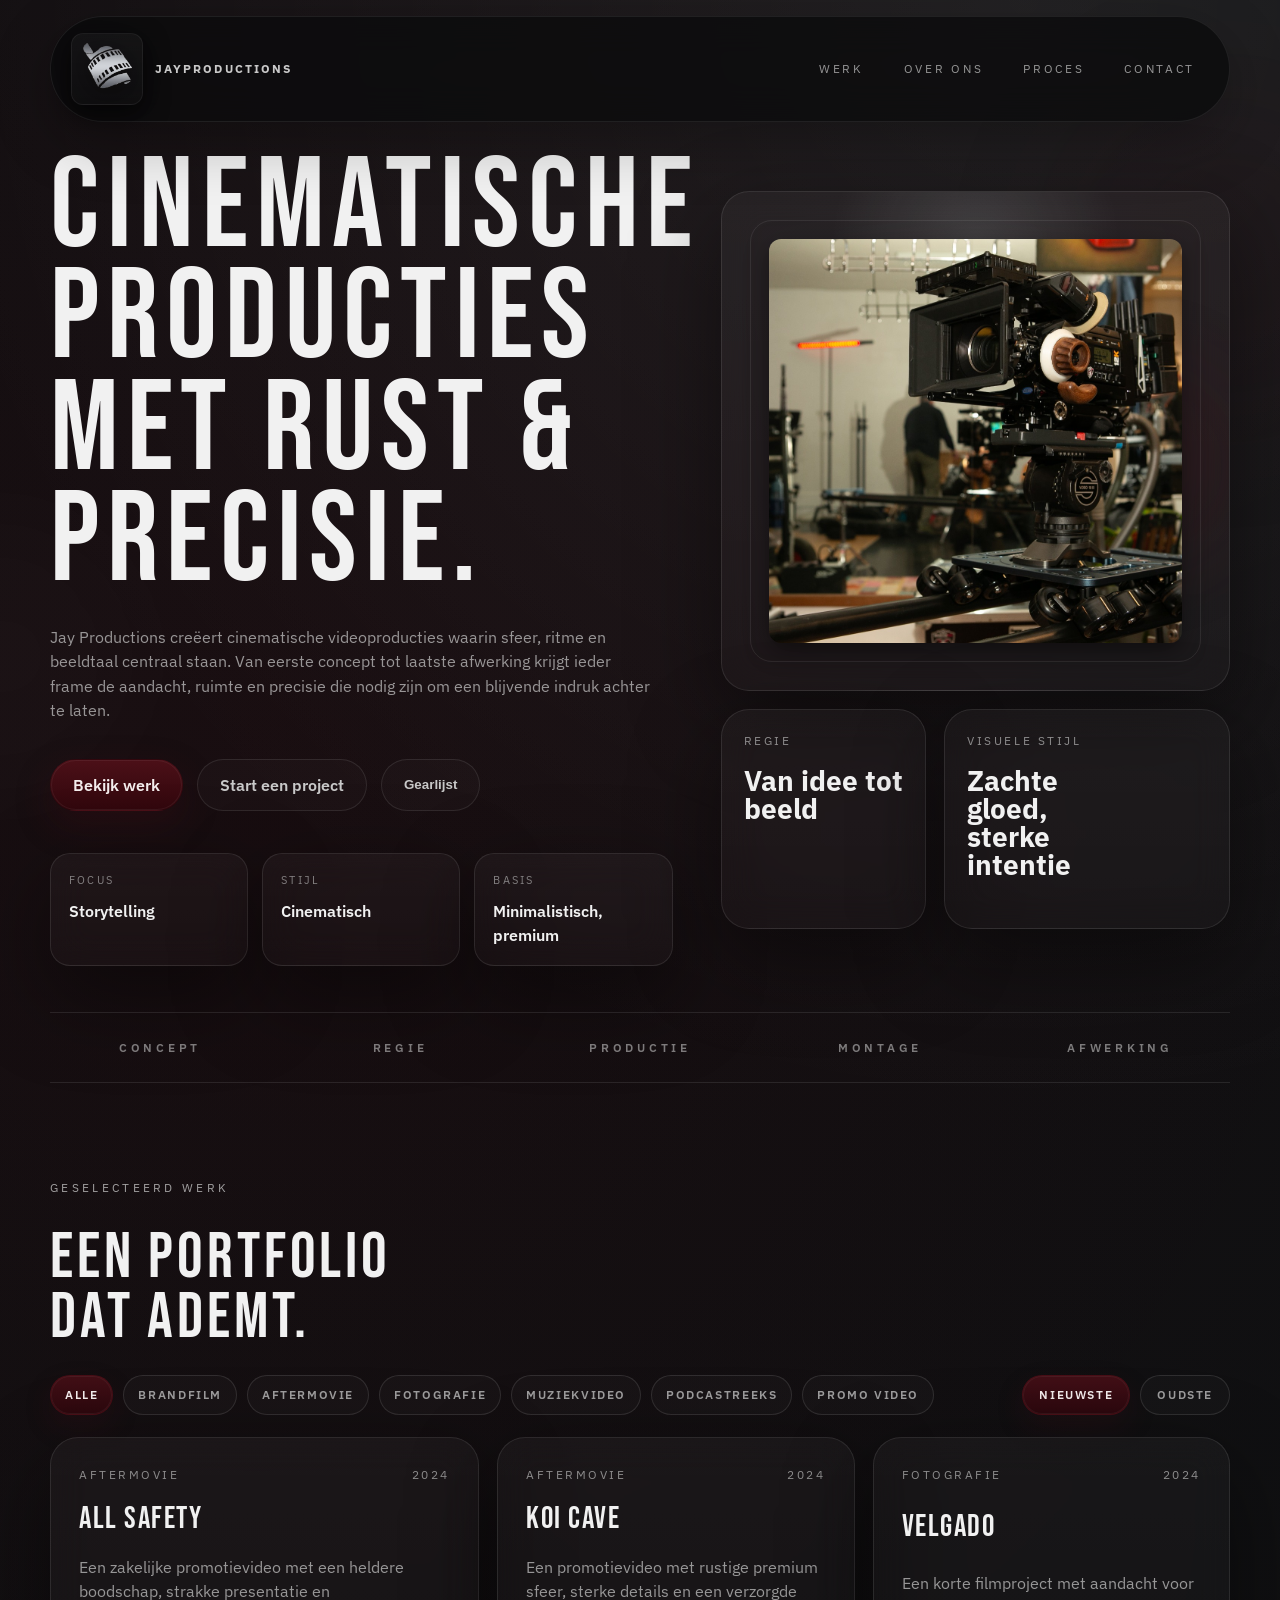
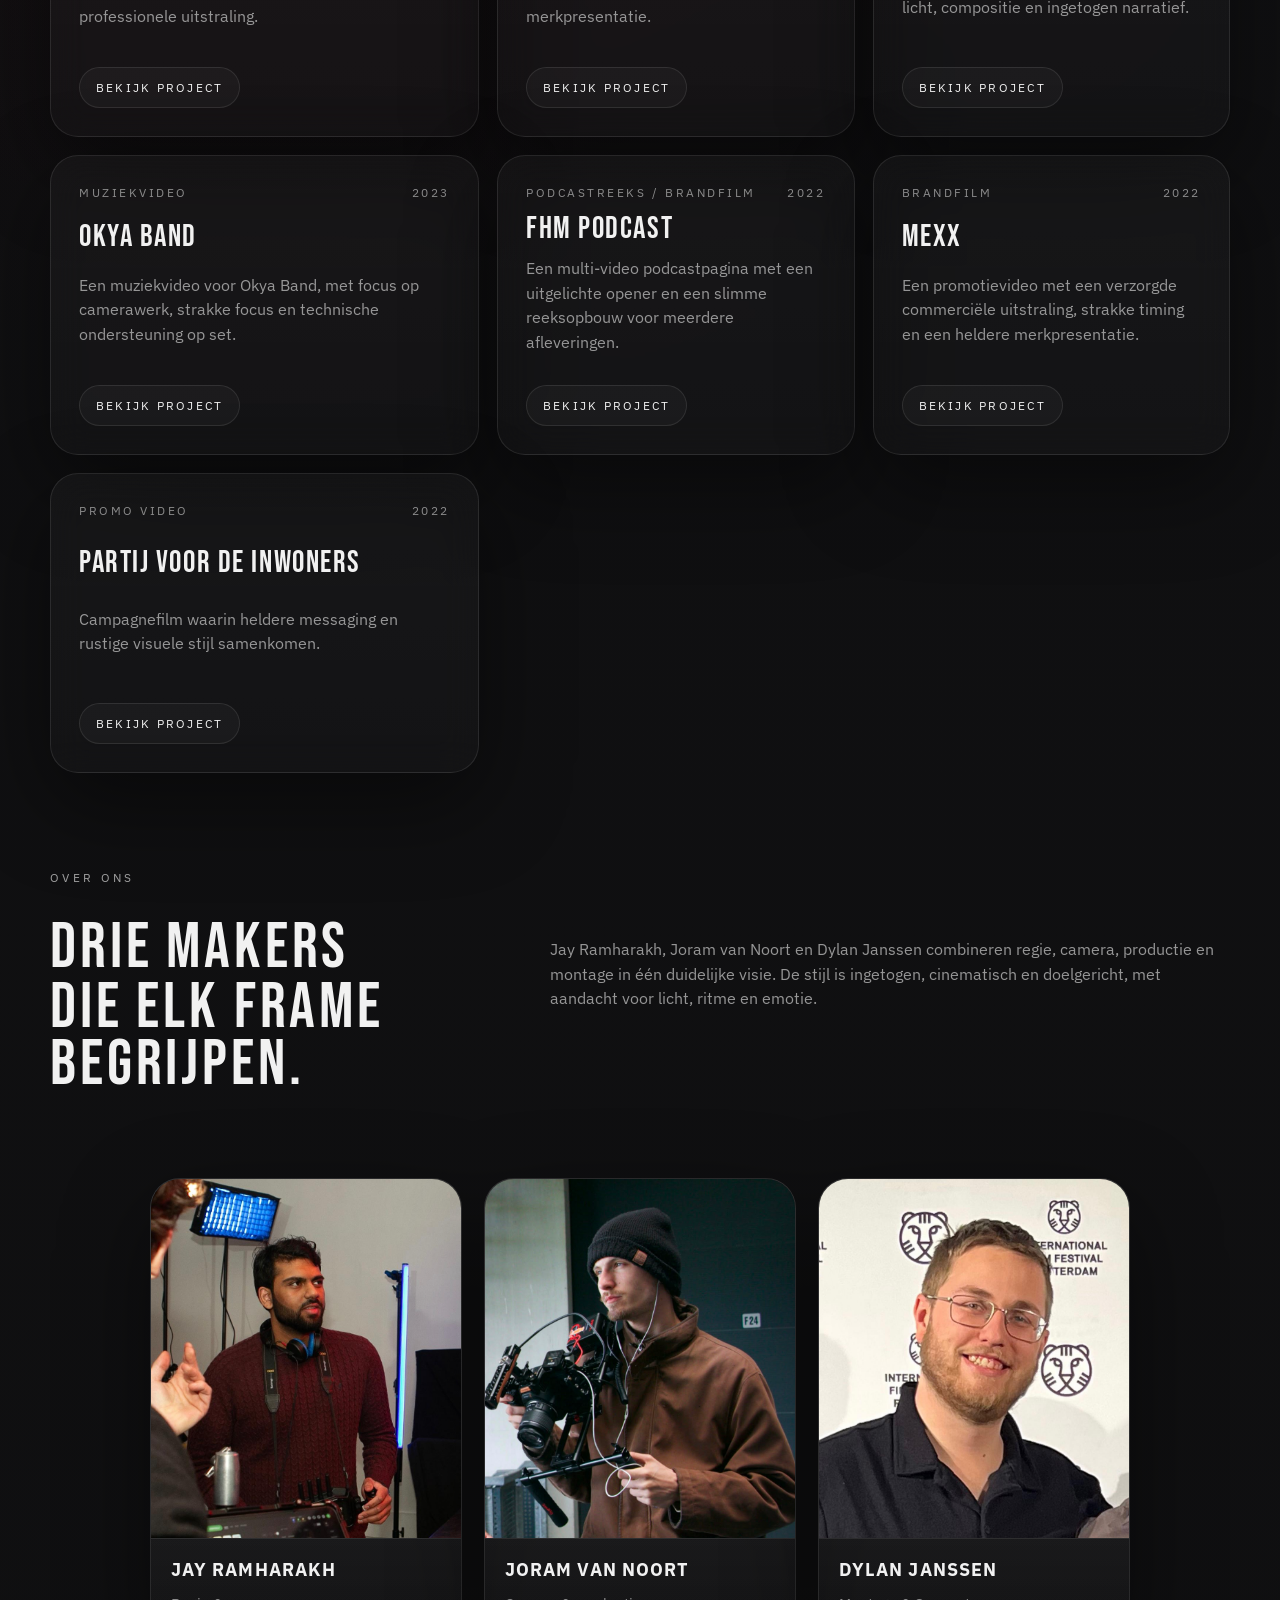
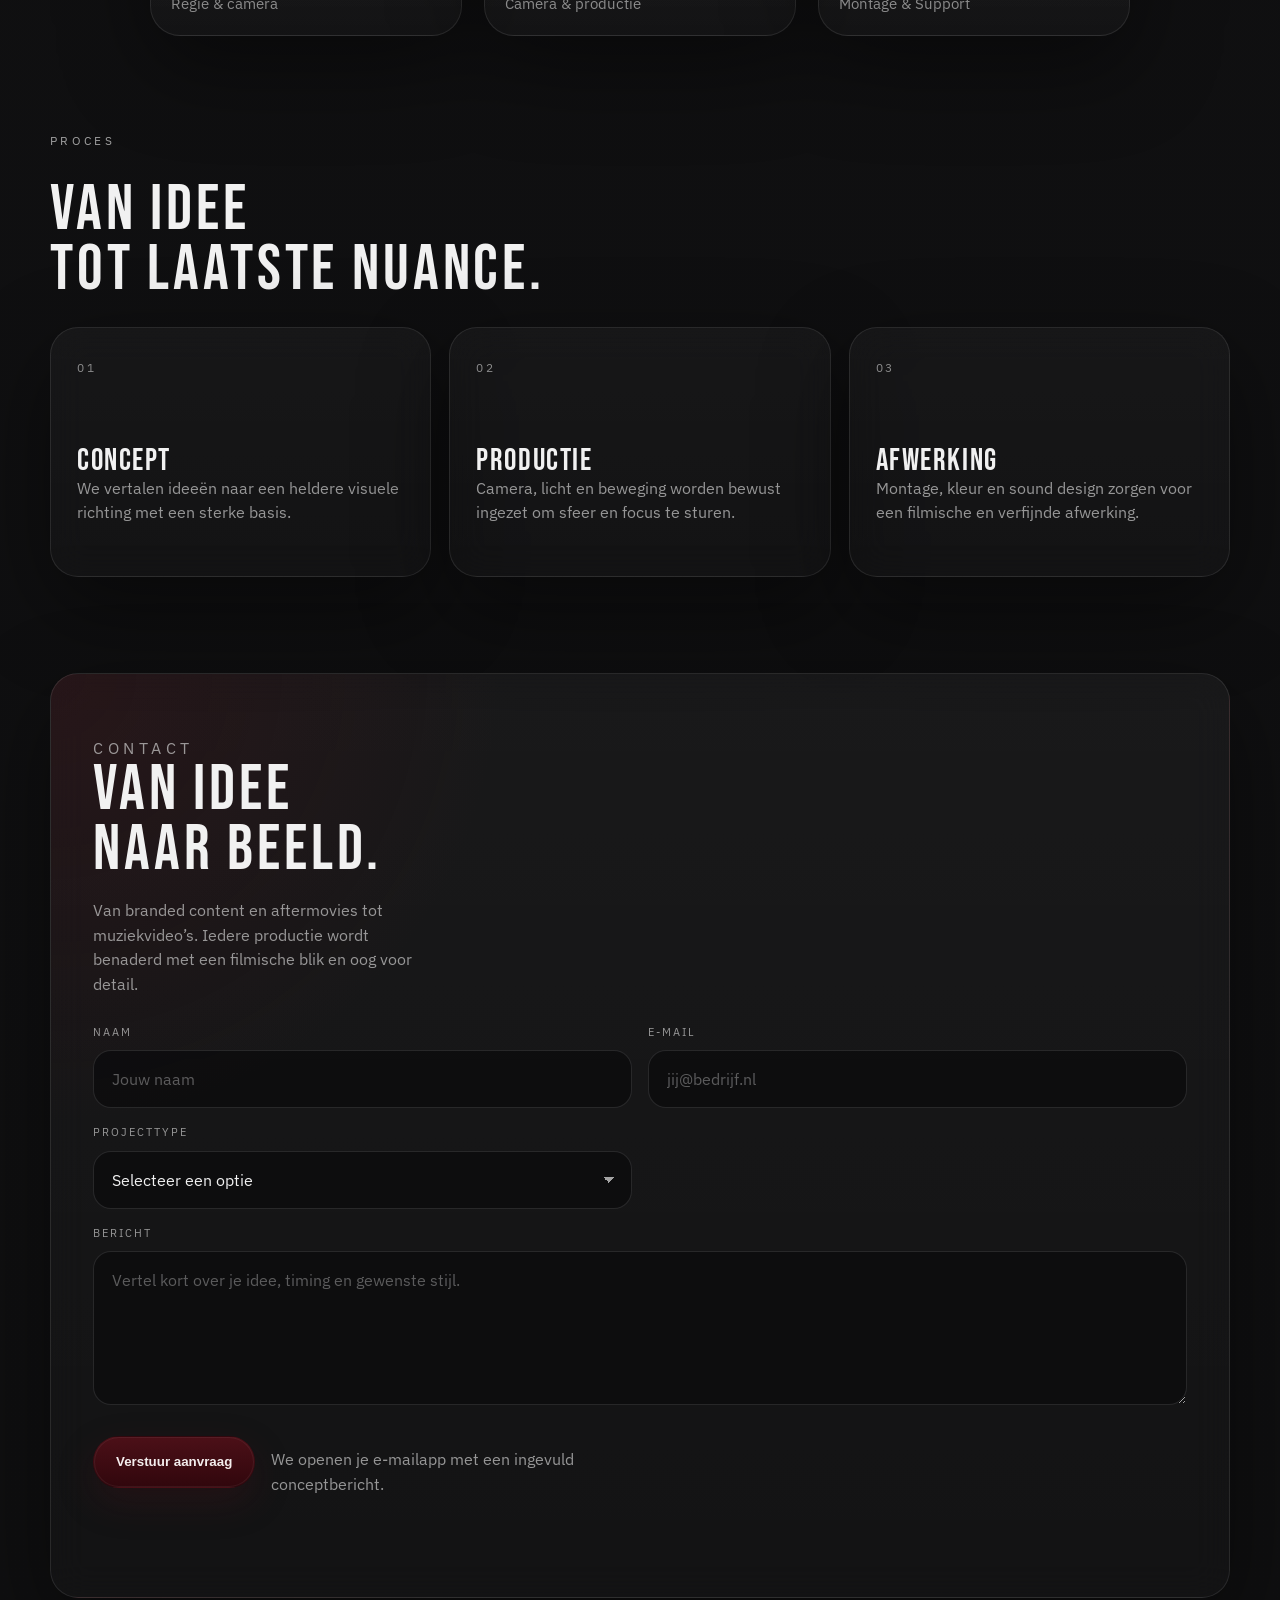
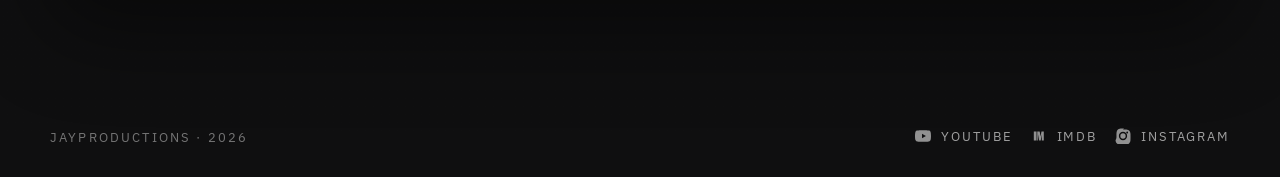
==== commit a5707d2e: "Gear list addition" ====
--- a/index.html
+++ b/index.html
@@ -47,6 +47,7 @@
 				<div class="hero-actions">
 					<a class="button button-primary" href="#work">Bekijk werk</a>
 					<a class="button button-secondary" href="#contact">Start een project</a>
+					<button class="button button-secondary" type="button" data-gear-open>Gearlijst</button>
 				</div>
 				<dl class="hero-metrics">
 					<div>
@@ -312,6 +313,63 @@
 			</div>
 		</section>
 	</main>
+
+	<div class="gear-panel" data-gear-panel hidden role="dialog" aria-modal="true" aria-labelledby="gear-title">
+		<button class="gear-panel-backdrop" type="button" data-gear-close aria-label="Gearlijst sluiten"></button>
+		<div class="gear-panel-content">
+			<div class="gear-panel-header">
+				<p class="eyebrow">Gear</p>
+				<h2 id="gear-title">Gearlijst</h2>
+				<button class="gear-close" type="button" data-gear-close aria-label="Gearlijst sluiten">Sluiten</button>
+			</div>
+			<div class="gear-groups">
+				<section class="gear-group">
+					<h3>Camera</h3>
+					<ul class="gear-list">
+						<li><span>Blackmagic Design</span><strong>URSA Mini Pro 12K</strong></li>
+						<li><span>Blackmagic Design</span><strong>Pocket Cinema Camera 6K Pro</strong></li>
+						<li><span>Blackmagic Design</span><strong>Pocket Cinema Camera 6K</strong></li>
+						<li><span>DJI</span><strong>Mini 3 Drone</strong></li>
+					</ul>
+				</section>
+				<section class="gear-group">
+					<h3>Lenses</h3>
+					<ul class="gear-list">
+						<li><span>Blazar Remus</span><strong>65mm Anamorphic 1.5x FF</strong></li>
+						<li><span>Canon EF-S</span><strong>18-55mm, 55-250mm</strong></li>
+					</ul>
+				</section>
+				<section class="gear-group">
+					<h3>Monitoring &amp; Wireless</h3>
+					<ul class="gear-list">
+						<li><span>Portkeys</span><strong>HS7T Monitor</strong></li>
+						<li><span>Portkeys</span><strong>HDH7 Monitor</strong></li>
+						<li><span>Hollyland</span><strong>Mars 4K Wireless Video System</strong></li>
+					</ul>
+				</section>
+				<section class="gear-group">
+					<h3>Audio</h3>
+					<ul class="gear-list">
+						<li><span>Rode</span><strong>NTG4+ Shotgun Microphone</strong></li>
+						<li><span>Sennheiser</span><strong>MKE 400</strong></li>
+						<li><span>Zoom</span><strong>H5 Recorder</strong></li>
+						<li><span>Rode</span><strong>NTH-100 Headphones</strong></li>
+						<li><span>Rode</span><strong>Blimp MKII</strong></li>
+						<li><span>Rode</span><strong>Boompole</strong></li>
+					</ul>
+				</section>
+				<section class="gear-group">
+					<h3>Power</h3>
+					<ul class="gear-list">
+						<li><span>Rolux</span><strong>RL-160S V-Mount Batteries</strong></li>
+						<li><span>SWIT</span><strong>PB-M98S</strong></li>
+						<li><span>SmallRig</span><strong>NP-F970 USB-C Battery</strong></li>
+						<li><span>Diverse</span><strong>V-Mount Chargers &amp; Power Solutions</strong></li>
+					</ul>
+				</section>
+			</div>
+		</div>
+	</div>
 
 	<footer class="footer">
 		<span>JayProductions</span>
--- a/styles.css
+++ b/styles.css
@@ -228,6 +228,7 @@
 	border-radius: 999px;
 	border: 1px solid transparent;
 	font-weight: 600;
+	cursor: pointer;
 	transition: transform 180ms ease, border-color 180ms ease, background-color 180ms ease, box-shadow 180ms ease;
 }
 
@@ -381,16 +382,18 @@
 
 .visual-stack {
 	display: grid;
-	grid-template-columns: 1fr 1.25fr;
+	grid-template-columns: 0.9fr 1.25fr;
 	gap: 18px;
+	align-items: stretch;
 }
 
 .visual-small {
-	min-height: 170px;
+	min-height: 220px;
 	padding: 22px;
 	display: flex;
 	flex-direction: column;
-	justify-content: space-between;
+	justify-content: flex-start;
+	gap: 18px;
 }
 
 .visual-small strong {
@@ -405,7 +408,7 @@
 }
 
 .card-wide {
-	align-self: end;
+	align-self: stretch;
 }
 
 .section {
@@ -826,6 +829,139 @@
 	transition: transform 180ms ease;
 }
 
+.gear-panel[hidden] {
+	display: none;
+}
+
+.gear-panel {
+	position: fixed;
+	inset: 0;
+	z-index: 80;
+	display: grid;
+	place-items: center;
+	padding: 24px;
+}
+
+.gear-panel-backdrop {
+	position: absolute;
+	inset: 0;
+	border: 0;
+	background: rgba(5, 5, 6, 0.78);
+	backdrop-filter: blur(12px);
+	cursor: pointer;
+}
+
+.gear-panel-content {
+	position: relative;
+	z-index: 1;
+	width: min(980px, 100%);
+	max-height: min(86vh, 900px);
+	overflow: auto;
+	padding: 28px;
+	border-radius: 28px;
+	border: 1px solid var(--border);
+	background:
+		radial-gradient(circle at top left, rgba(77, 16, 24, 0.22), transparent 34%),
+		linear-gradient(180deg, rgba(22, 22, 24, 0.98), rgba(12, 12, 13, 0.98));
+	box-shadow: var(--shadow);
+}
+
+.gear-panel-header {
+	display: flex;
+	align-items: flex-start;
+	justify-content: space-between;
+	gap: 18px;
+	padding-bottom: 18px;
+	margin-bottom: 20px;
+	border-bottom: 1px solid var(--border);
+}
+
+.gear-panel-header h2 {
+	margin: 0;
+	color: var(--text-strong);
+	font-family: 'Bebas Neue', sans-serif;
+	font-size: clamp(2.6rem, 5vw, 4.4rem);
+	font-weight: 400;
+	letter-spacing: 0.06em;
+	line-height: 0.9;
+	text-transform: uppercase;
+}
+
+.gear-close {
+	display: inline-flex;
+	align-items: center;
+	justify-content: center;
+	min-height: 42px;
+	padding: 0 16px;
+	border-radius: 999px;
+	border: 1px solid rgba(201, 201, 201, 0.16);
+	background: rgba(255, 255, 255, 0.035);
+	color: var(--text-strong);
+	font: inherit;
+	font-size: 0.72rem;
+	font-weight: 600;
+	letter-spacing: 0.14em;
+	text-transform: uppercase;
+	cursor: pointer;
+	transition: background-color 180ms ease, border-color 180ms ease, transform 180ms ease;
+}
+
+.gear-close:hover,
+.gear-close:focus-visible {
+	border-color: rgba(201, 201, 201, 0.28);
+	background: rgba(255, 255, 255, 0.07);
+	transform: translateY(-1px);
+}
+
+.gear-groups {
+	display: grid;
+	grid-template-columns: repeat(2, minmax(0, 1fr));
+	gap: 22px 28px;
+}
+
+.gear-group {
+	padding-top: 16px;
+	border-top: 1px solid rgba(201, 201, 201, 0.12);
+}
+
+.gear-group h3 {
+	margin: 0 0 12px;
+	color: rgba(201, 201, 201, 0.7);
+	font-size: 0.72rem;
+	letter-spacing: 0.22em;
+	text-transform: uppercase;
+}
+
+.gear-list {
+	display: grid;
+	gap: 0;
+	list-style: none;
+	margin: 0;
+	padding: 0;
+}
+
+.gear-list li {
+	display: grid;
+	grid-template-columns: minmax(120px, 0.42fr) 1fr;
+	gap: 14px;
+	padding: 11px 0;
+	border-bottom: 1px solid rgba(201, 201, 201, 0.08);
+}
+
+.gear-list span {
+	color: rgba(201, 201, 201, 0.58);
+	font-size: 0.76rem;
+	font-weight: 600;
+	letter-spacing: 0.12em;
+	text-transform: uppercase;
+}
+
+.gear-list strong {
+	color: var(--text-strong);
+	font-size: 0.98rem;
+	line-height: 1.35;
+}
+
 .social-link:hover,
 .social-link:focus-visible {
 	color: var(--text-strong);
@@ -921,7 +1057,7 @@
 	}
 
 	.visual-stack {
-		grid-template-columns: repeat(2, minmax(0, 1fr));
+		grid-template-columns: 0.9fr 1.25fr;
 	}
 
 	.work-card,
@@ -1220,6 +1356,35 @@
 	}
 
 	/* Ensure absolute centering on very small phones */
+
+	.gear-panel {
+		padding: 12px;
+	}
+
+	.gear-panel-content {
+		max-height: 88vh;
+		padding: 20px;
+		border-radius: 20px;
+	}
+
+	.gear-panel-header {
+		display: grid;
+		gap: 14px;
+	}
+
+	.gear-close {
+		width: 100%;
+	}
+
+	.gear-groups {
+		grid-template-columns: 1fr;
+		gap: 20px;
+	}
+
+	.gear-list li {
+		grid-template-columns: 1fr;
+		gap: 4px;
+	}
 }
 
 @media (max-width: 480px) {
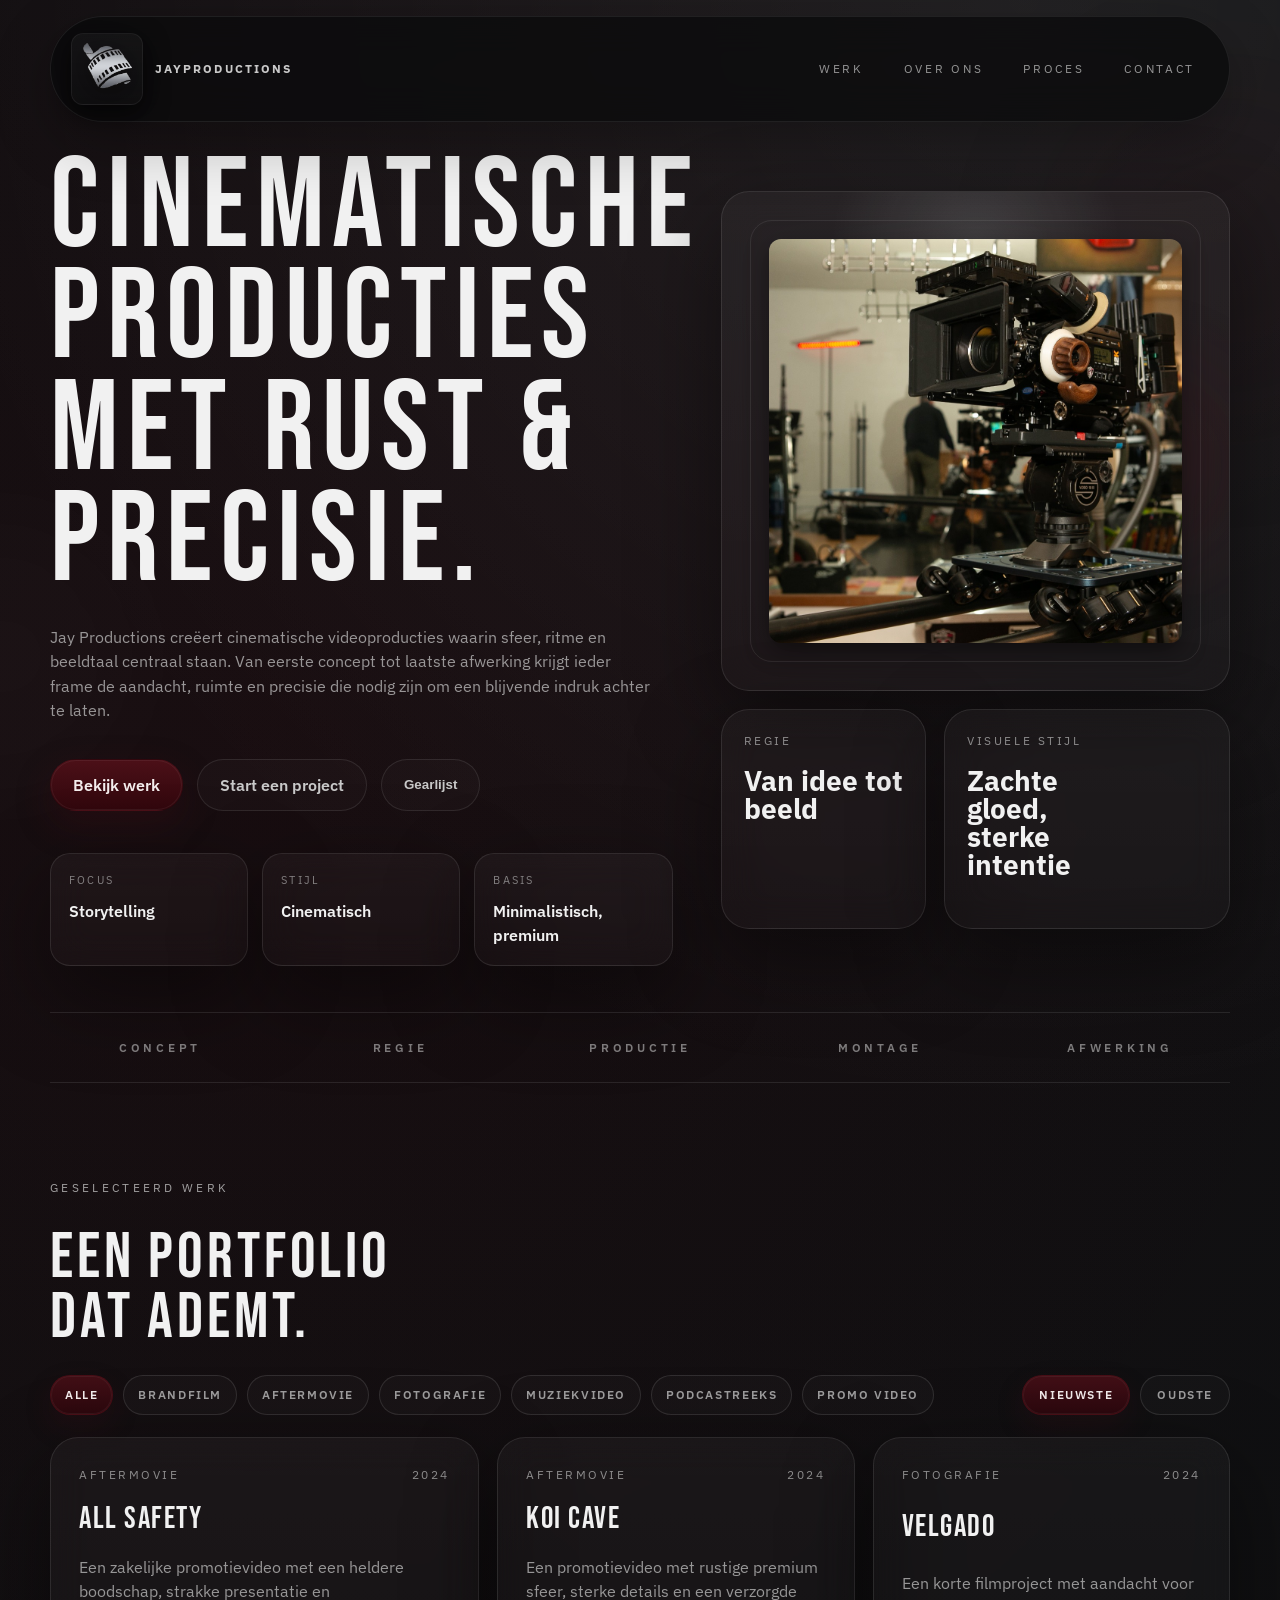
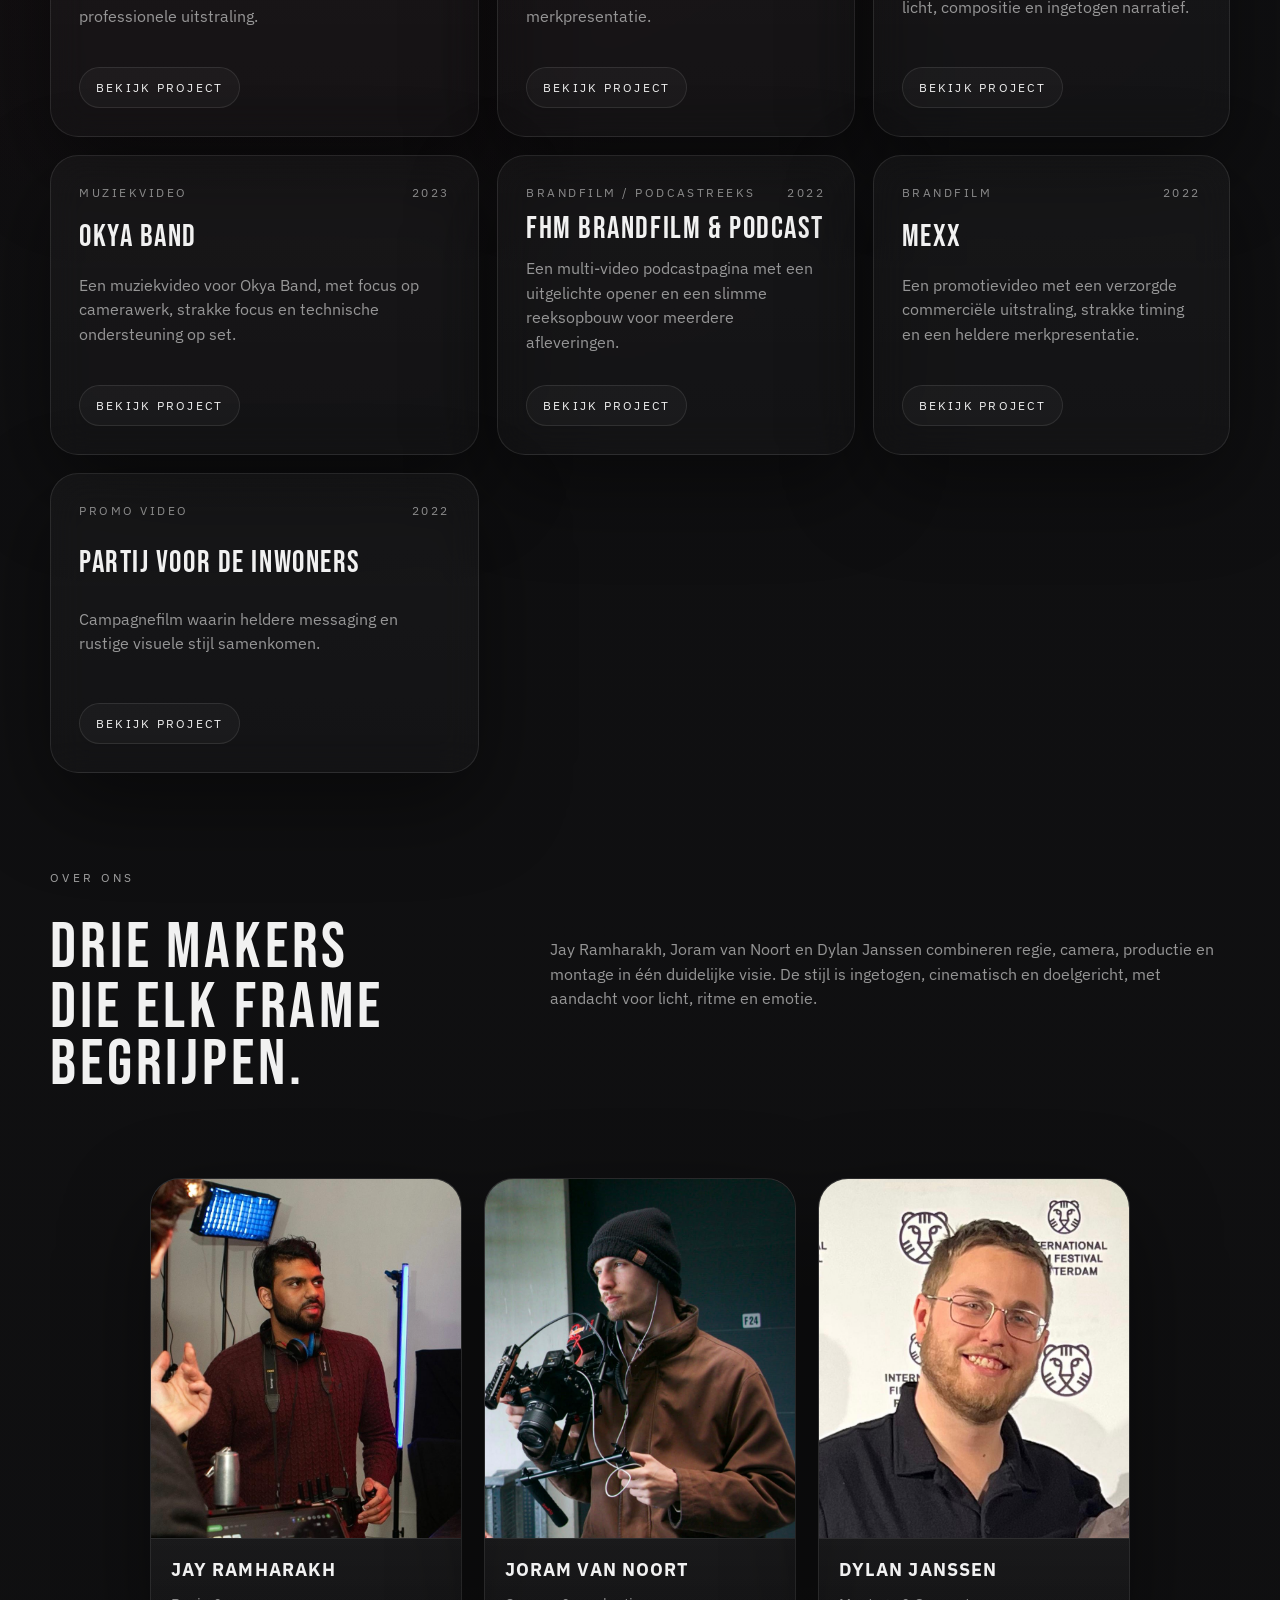
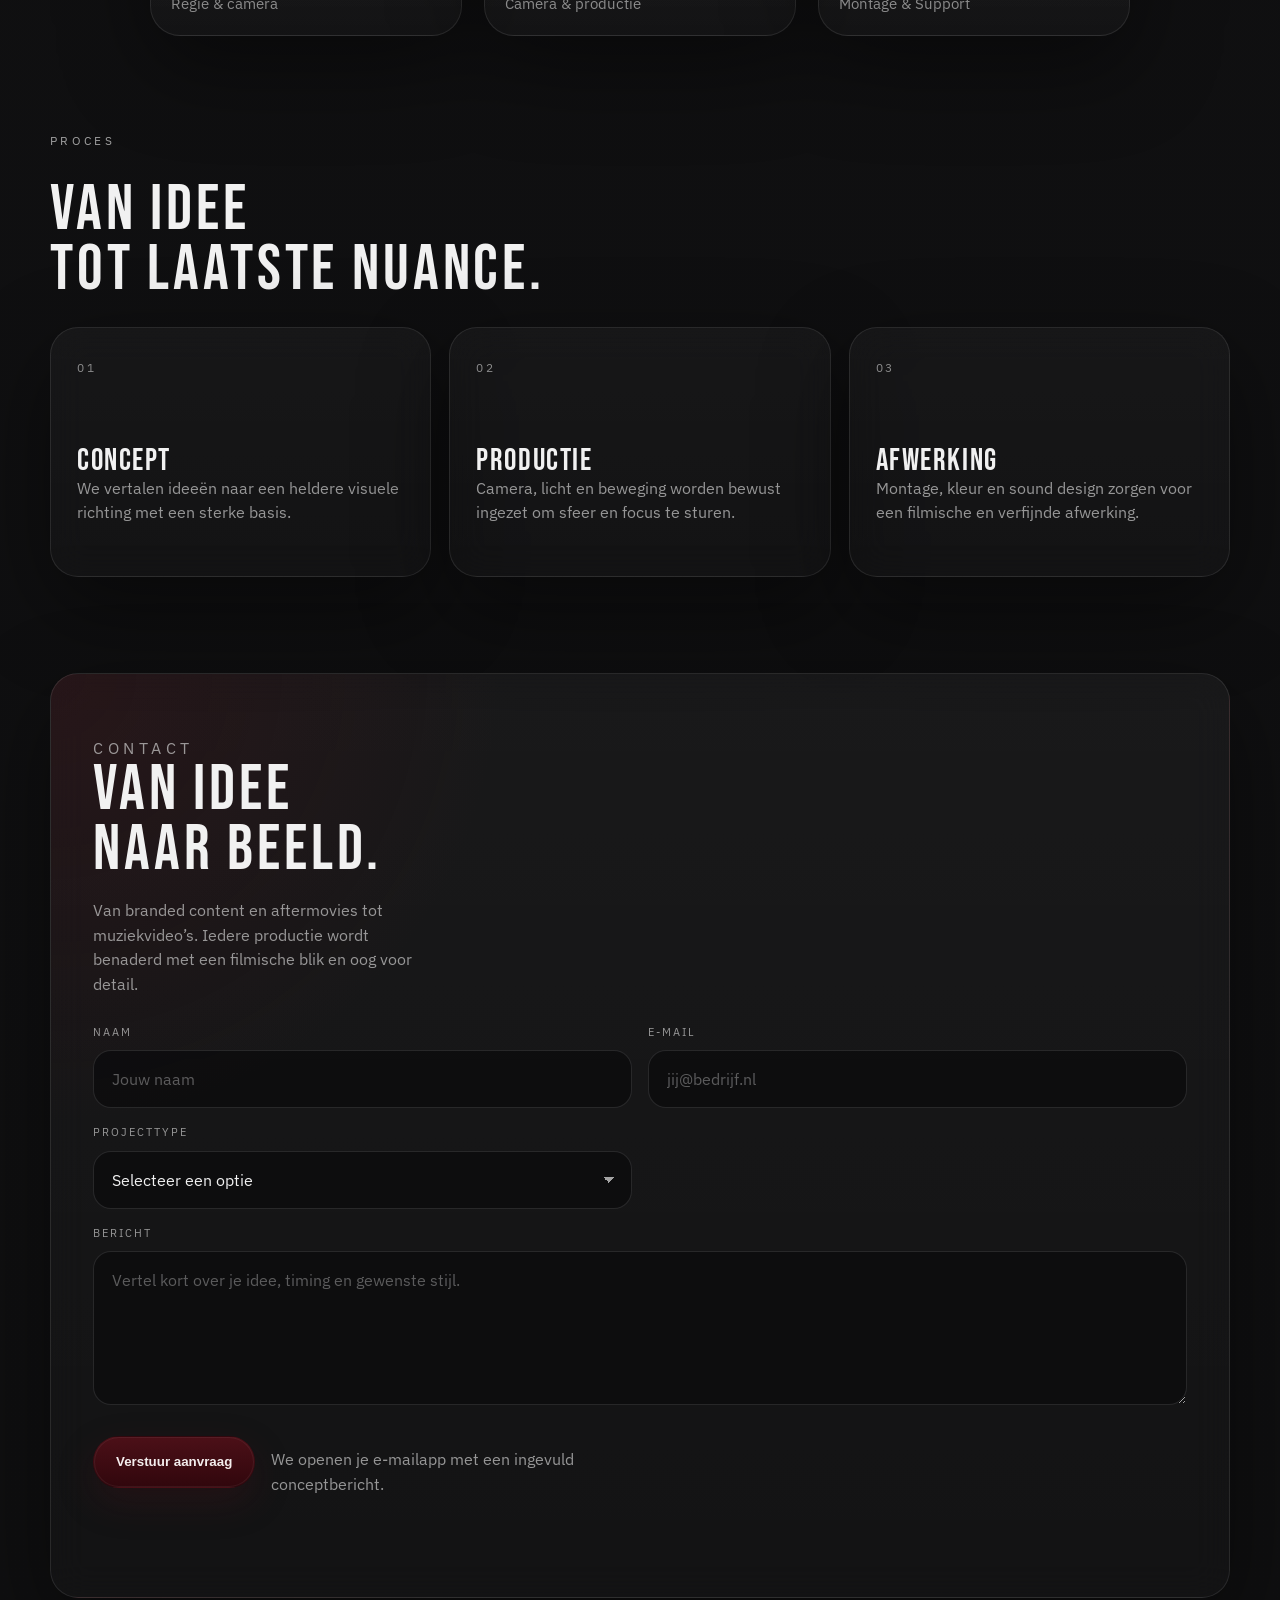
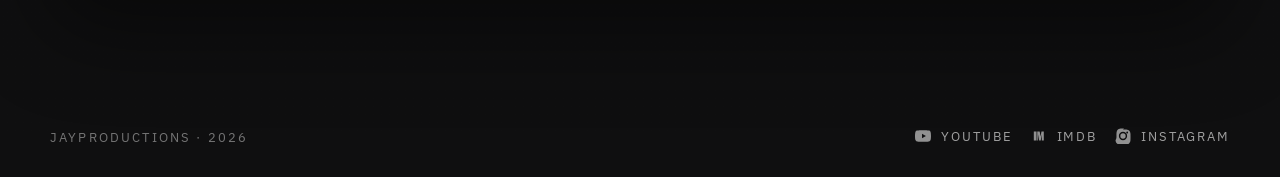
==== commit bf078615: "Update index.html" ====
--- a/index.html
+++ b/index.html
@@ -162,12 +162,12 @@
 					<a class="project-card-link" href="Projects/koi-cave.html">Bekijk project</a>
 				</article>
 
-				<article class="work-card" data-title="FHM Podcast" data-year="2022" data-tags="podcastreeks brandfilm">
-					<div class="work-meta">
-						<span>Podcastreeks / brandfilm</span>
+				<article class="work-card" data-title="FHM Brandfilm & Podcast" data-year="2022" data-tags="podcastreeks brandfilm">
+					<div class="work-meta">
+						<span>Brandfilm / podcastreeks</span>
 						<span>2022</span>
 					</div>
-					<h3>FHM Podcast</h3>
+					<h3>FHM Brandfilm &amp; Podcast</h3>
 					<p>Een multi-video podcastpagina met een uitgelichte opener en een slimme reeksopbouw voor meerdere afleveringen.</p>
 					<a class="project-card-link" href="Projects/fhm-podcast.html">Bekijk project</a>
 				</article>
@@ -365,6 +365,15 @@
 						<li><span>SWIT</span><strong>PB-M98S</strong></li>
 						<li><span>SmallRig</span><strong>NP-F970 USB-C Battery</strong></li>
 						<li><span>Diverse</span><strong>V-Mount Chargers &amp; Power Solutions</strong></li>
+					</ul>
+				</section>
+				<section class="gear-group">
+					<h3>Lighting</h3>
+					<ul class="gear-list">
+						<li><span>Nanlite</span><strong>FS-300B Bi-Color</strong></li>
+						<li><span>Nanlite</span><strong>Forza 60B Bi-Color</strong></li>
+						<li><span>Aputure</span><strong>Accent B7C Practical Bulb</strong></li>
+						<li><span>Diverse</span><strong>Reflectieschermen &amp; Lichtvormers</strong></li>
 					</ul>
 				</section>
 			</div>
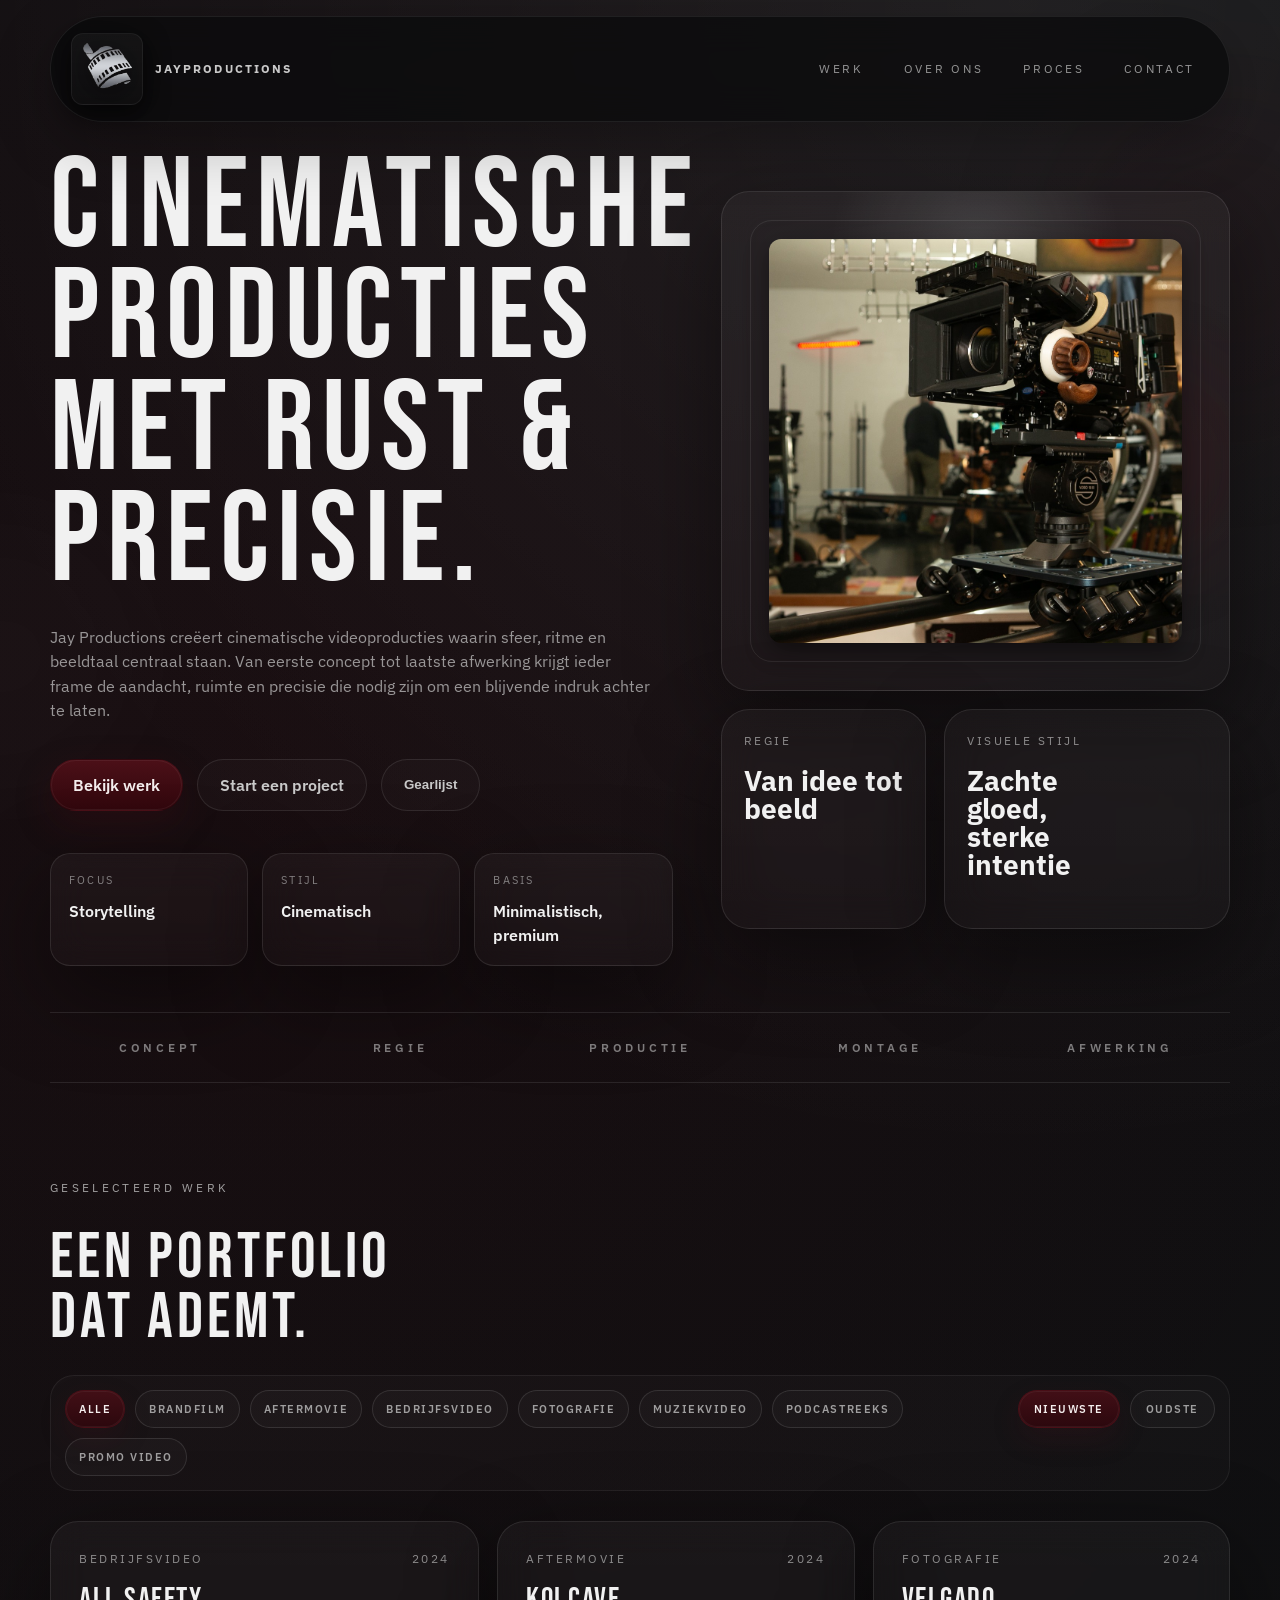
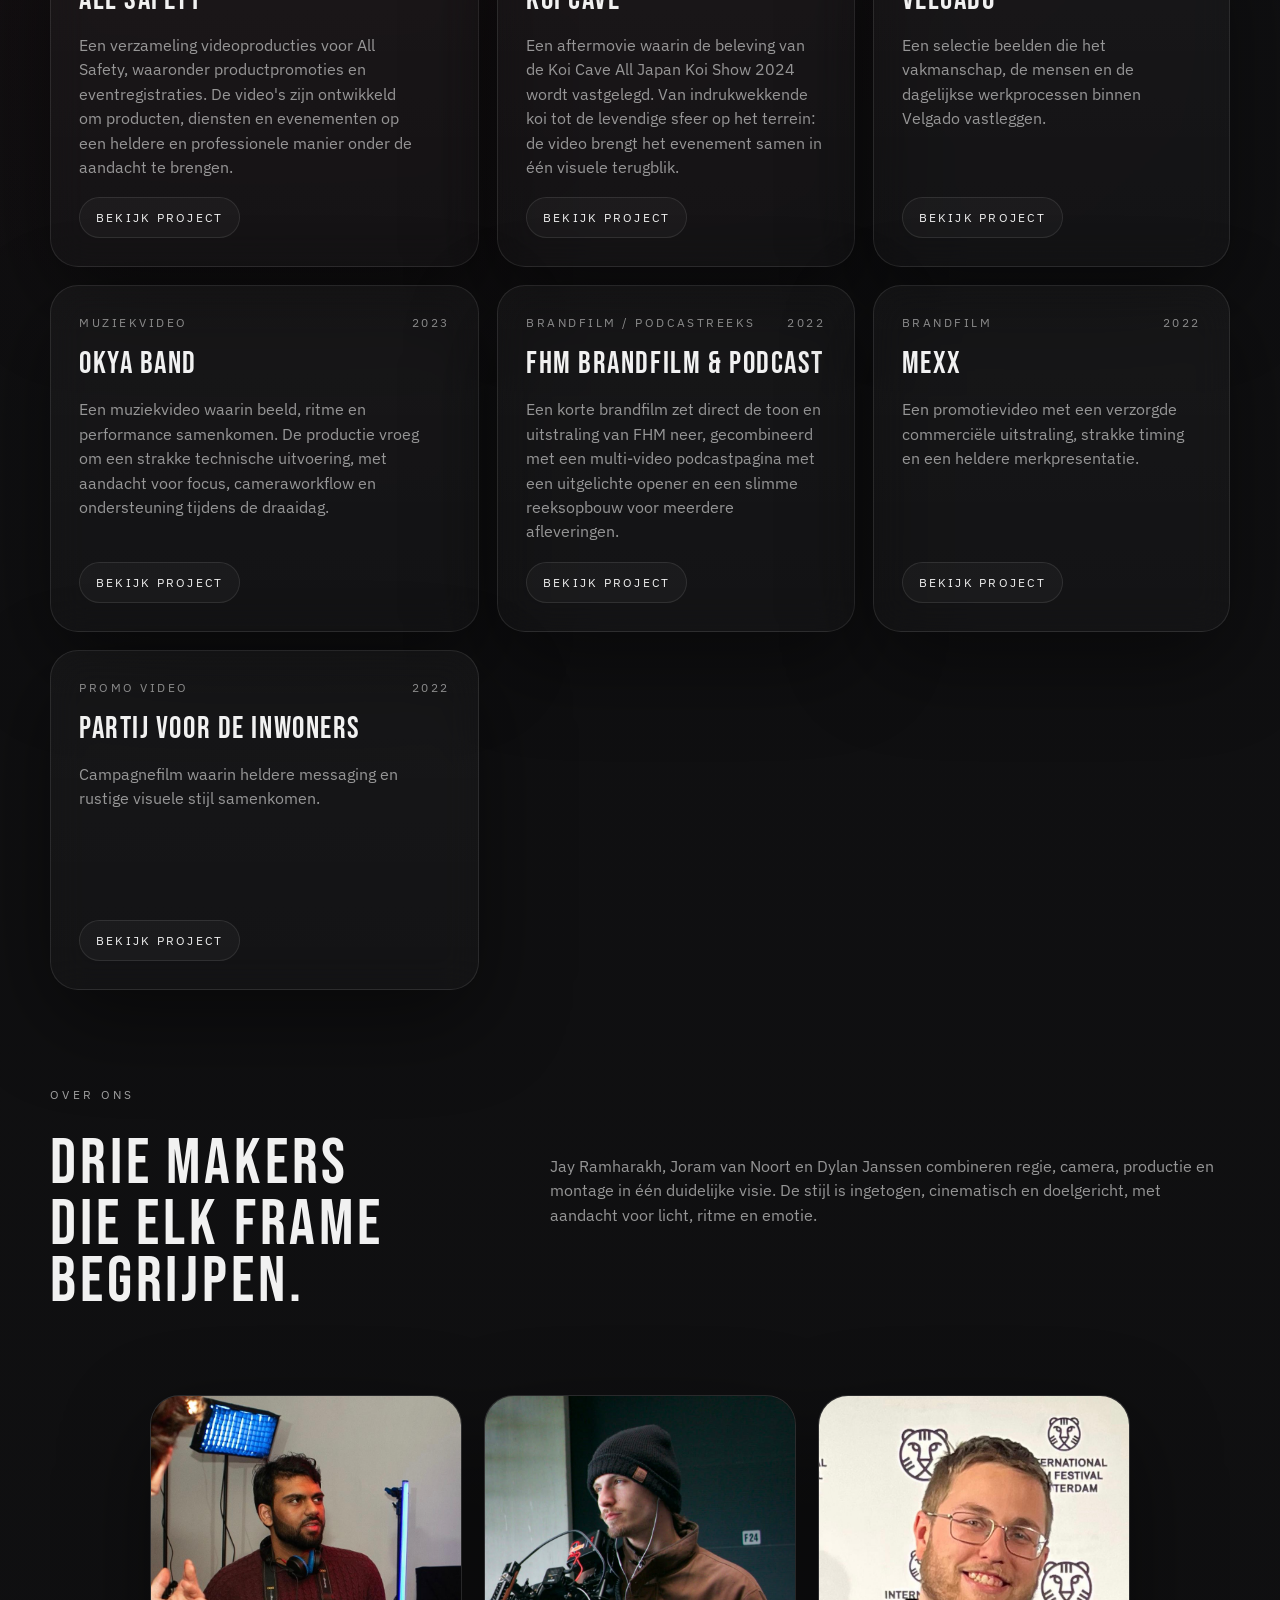
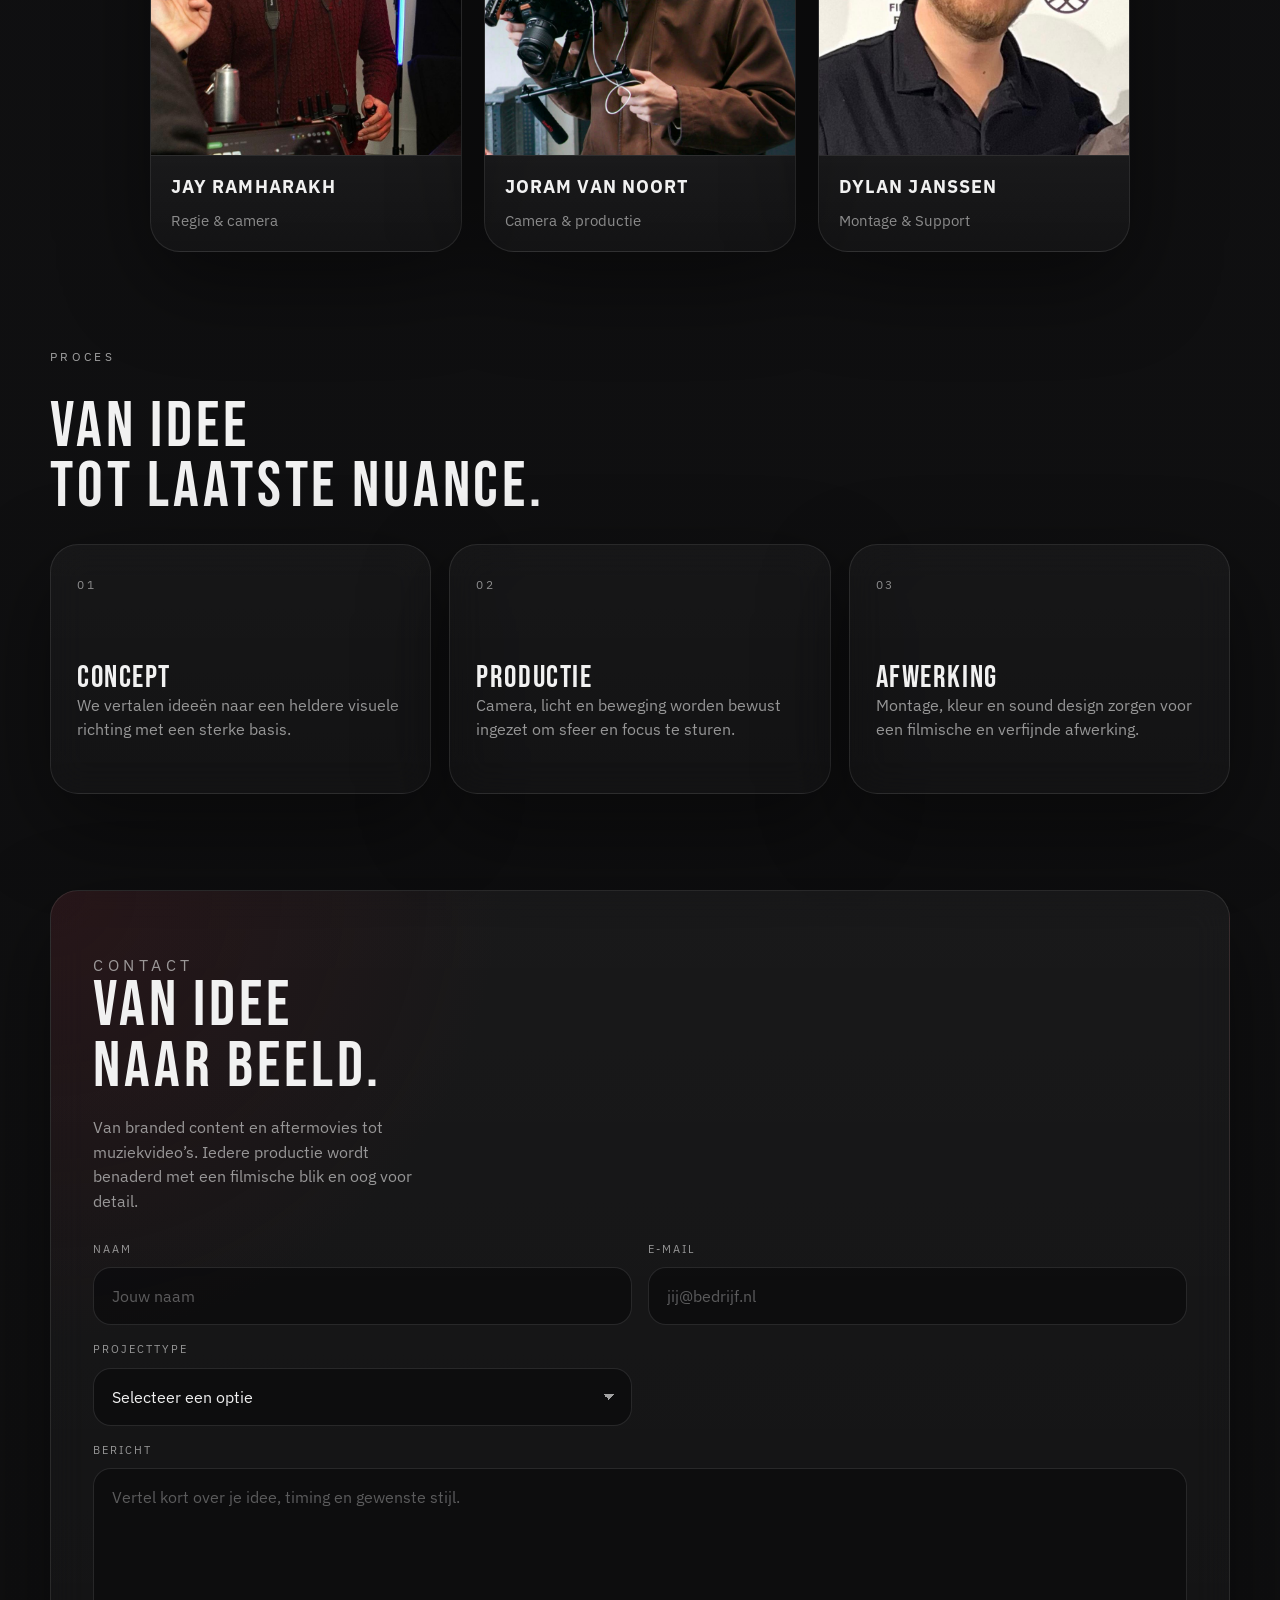
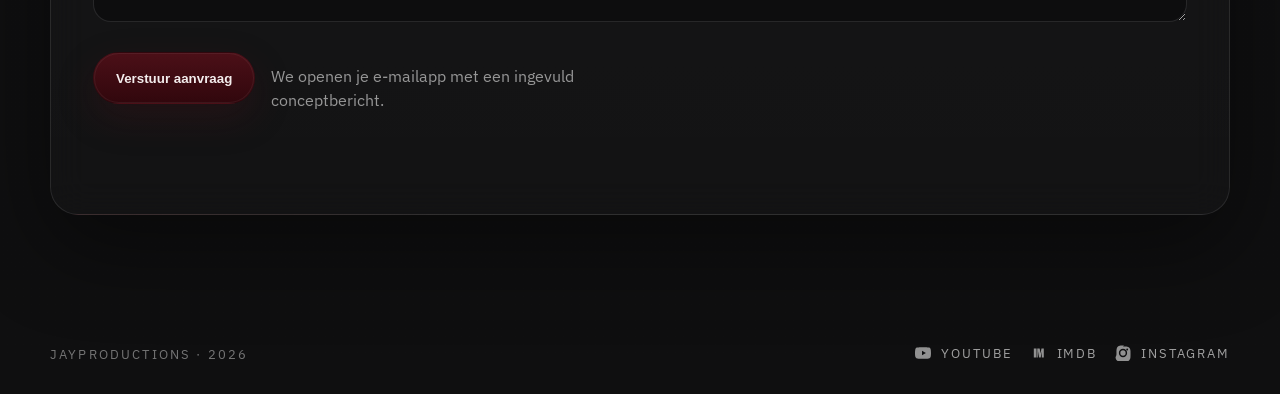
==== commit cb2021a6: "Text updates and new tag" ====
--- a/index.html
+++ b/index.html
@@ -107,6 +107,7 @@
 					<button class="filter-chip" type="button" data-tag="all" aria-pressed="true">Alle</button>
 					<button class="filter-chip" type="button" data-tag="brandfilm" aria-pressed="false">Brandfilm</button>
 					<button class="filter-chip" type="button" data-tag="aftermovie" aria-pressed="false">Aftermovie</button>
+					<button class="filter-chip" type="button" data-tag="bedrijfsvideo" aria-pressed="false">Bedrijfsvideo</button>
 					<button class="filter-chip" type="button" data-tag="fotografie" aria-pressed="false">Fotografie</button>
 					<button class="filter-chip" type="button" data-tag="muziekvideo" aria-pressed="false">Muziekvideo</button>
 					<button class="filter-chip" type="button" data-tag="podcastreeks" aria-pressed="false">Podcastreeks</button>
@@ -128,7 +129,7 @@
 						<span>2023</span>
 					</div>
 					<h3>Okya Band</h3>
-					<p>Een muziekvideo voor Okya Band, met focus op camerawerk, strakke focus en technische ondersteuning op set.</p>
+					<p>Een muziekvideo waarin beeld, ritme en performance samenkomen. De productie vroeg om een strakke technische uitvoering, met aandacht voor focus, cameraworkflow en ondersteuning tijdens de draaidag.</p>
 					<a class="project-card-link" href="Projects/okya-band.html">Bekijk project</a>
 				</article>
 
@@ -142,23 +143,23 @@
 					<a class="project-card-link" href="Projects/mexx.html">Bekijk project</a>
 				</article>
 
-				<article class="work-card" data-title="All Safety" data-year="2024" data-tags="aftermovie">
+				<article class="work-card" data-title="All Safety" data-year="2024" data-tags="bedrijfsvideo">
+					<div class="work-meta">
+						<span>Bedrijfsvideo</span>
+						<span>2024</span>
+					</div>
+					<h3>All Safety</h3>
+					<p>Een verzameling videoproducties voor All Safety, waaronder productpromoties en eventregistraties. De video's zijn ontwikkeld om producten, diensten en evenementen op een heldere en professionele manier onder de aandacht te brengen.</p>
+					<a class="project-card-link" href="Projects/all-safety.html">Bekijk project</a>
+				</article>
+
+				<article class="work-card" data-title="Koi Cave" data-year="2024" data-tags="aftermovie">
 					<div class="work-meta">
 						<span>Aftermovie</span>
 						<span>2024</span>
 					</div>
-					<h3>All Safety</h3>
-					<p>Een zakelijke promotievideo met een heldere boodschap, strakke presentatie en professionele uitstraling.</p>
-					<a class="project-card-link" href="Projects/all-safety.html">Bekijk project</a>
-				</article>
-
-				<article class="work-card" data-title="Koi Cave" data-year="2024" data-tags="aftermovie">
-					<div class="work-meta">
-						<span>Aftermovie</span>
-						<span>2024</span>
-					</div>
 					<h3>Koi Cave</h3>
-					<p>Een promotievideo met rustige premium sfeer, sterke details en een verzorgde merkpresentatie.</p>
+					<p>Een aftermovie waarin de beleving van de Koi Cave All Japan Koi Show 2024 wordt vastgelegd. Van indrukwekkende koi tot de levendige sfeer op het terrein: de video brengt het evenement samen in één visuele terugblik.</p>
 					<a class="project-card-link" href="Projects/koi-cave.html">Bekijk project</a>
 				</article>
 
@@ -168,7 +169,7 @@
 						<span>2022</span>
 					</div>
 					<h3>FHM Brandfilm &amp; Podcast</h3>
-					<p>Een multi-video podcastpagina met een uitgelichte opener en een slimme reeksopbouw voor meerdere afleveringen.</p>
+					<p>Een korte brandfilm zet direct de toon en uitstraling van FHM neer, gecombineerd met een multi-video podcastpagina met een uitgelichte opener en een slimme reeksopbouw voor meerdere afleveringen.</p>
 					<a class="project-card-link" href="Projects/fhm-podcast.html">Bekijk project</a>
 				</article>
 
@@ -178,7 +179,7 @@
 						<span>2024</span>
 					</div>
 					<h3>Velgado</h3>
-					<p>Een korte filmproject met aandacht voor licht, compositie en ingetogen narratief.</p>
+					<p>Een selectie beelden die het vakmanschap, de mensen en de dagelijkse werkprocessen binnen Velgado vastleggen.</p>
 					<a class="project-card-link" href="Projects/velgado.html">Bekijk project</a>
 				</article>
 
--- a/styles.css
+++ b/styles.css
@@ -450,11 +450,15 @@
 }
 
 .work-tools {
-	display: flex;
-	justify-content: space-between;
-	align-items: center;
-	gap: 18px;
-	margin: 0 0 22px;
+	display: grid;
+	grid-template-columns: minmax(0, 1fr) auto;
+	align-items: start;
+	gap: 18px 28px;
+	margin: 0 0 30px;
+	padding: 14px;
+	border: 1px solid rgba(201, 201, 201, 0.08);
+	border-radius: 24px;
+	background: rgba(255, 255, 255, 0.018);
 }
 
 .tag-filters,
@@ -465,18 +469,26 @@
 	gap: 10px;
 }
 
+.tag-filters {
+	justify-content: flex-start;
+}
+
+.sort-controls {
+	justify-content: flex-end;
+}
+
 .filter-chip,
 .sort-button {
 	display: inline-flex;
 	align-items: center;
 	justify-content: center;
-	min-height: 40px;
+	min-height: 38px;
 	border-radius: 999px;
 	border: 1px solid rgba(201, 201, 201, 0.14);
 	background: rgba(255, 255, 255, 0.025);
 	color: rgba(201, 201, 201, 0.76);
 	font: inherit;
-	font-size: 0.72rem;
+	font-size: 0.68rem;
 	font-weight: 600;
 	letter-spacing: 0.14em;
 	text-transform: uppercase;
@@ -485,11 +497,11 @@
 }
 
 .filter-chip {
-	padding: 0 14px;
+	padding: 0 13px;
 }
 
 .sort-button {
-	padding: 0 16px;
+	padding: 0 15px;
 }
 
 .filter-chip:hover,
@@ -516,11 +528,12 @@
 }
 
 .work-card {
-	min-height: 300px;
+	min-height: 340px;
 	padding: 28px;
 	display: flex;
 	flex-direction: column;
-	justify-content: space-between;
+	justify-content: flex-start;
+	gap: 18px;
 }
 
 .work-card.is-hidden {
@@ -574,7 +587,7 @@
 	display: inline-flex;
 	align-items: center;
 	align-self: flex-start;
-	margin-top: 18px;
+	margin-top: auto;
 	padding: 10px 16px;
 	border-radius: 999px;
 	border: 1px solid var(--border);
@@ -1088,8 +1101,8 @@
 	}
 
 	.work-tools {
-		flex-direction: column;
-		align-items: stretch;
+		grid-template-columns: 1fr;
+		padding: 14px 12px;
 	}
 
 	.tag-filters,
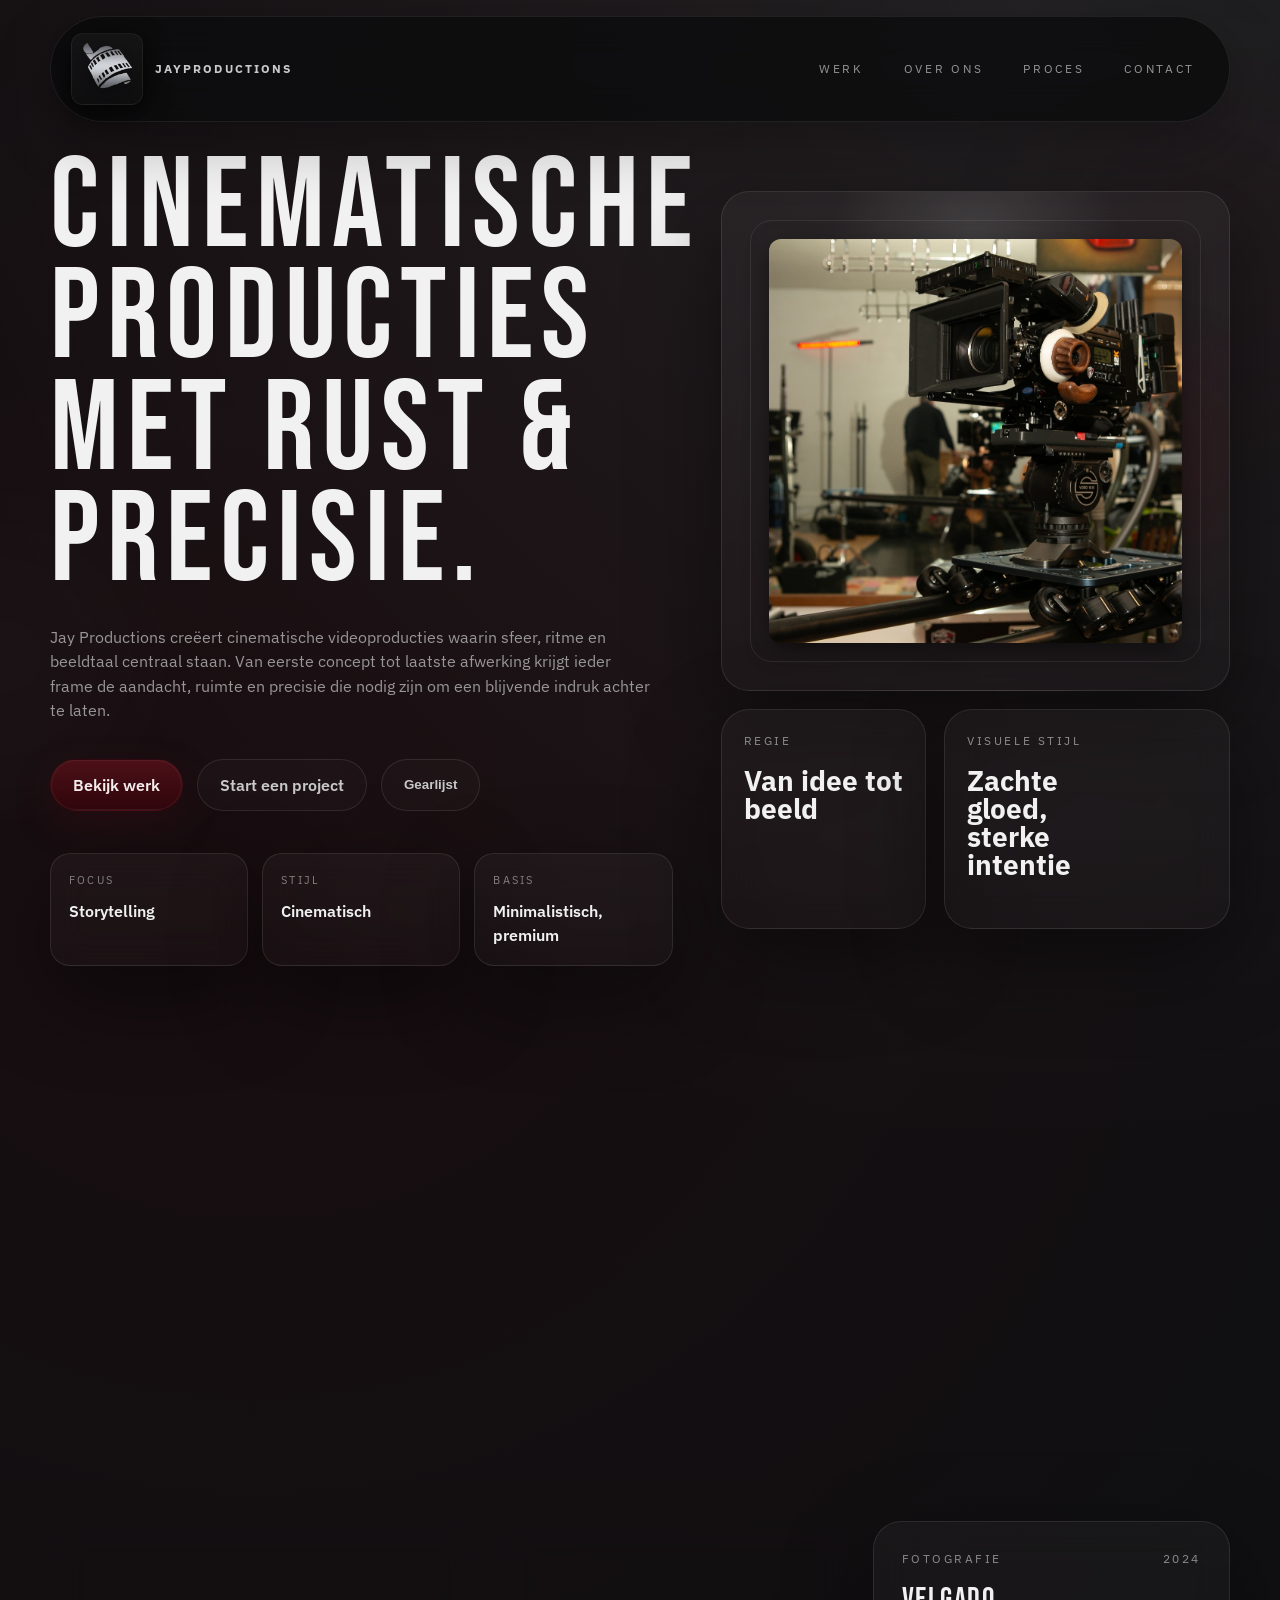
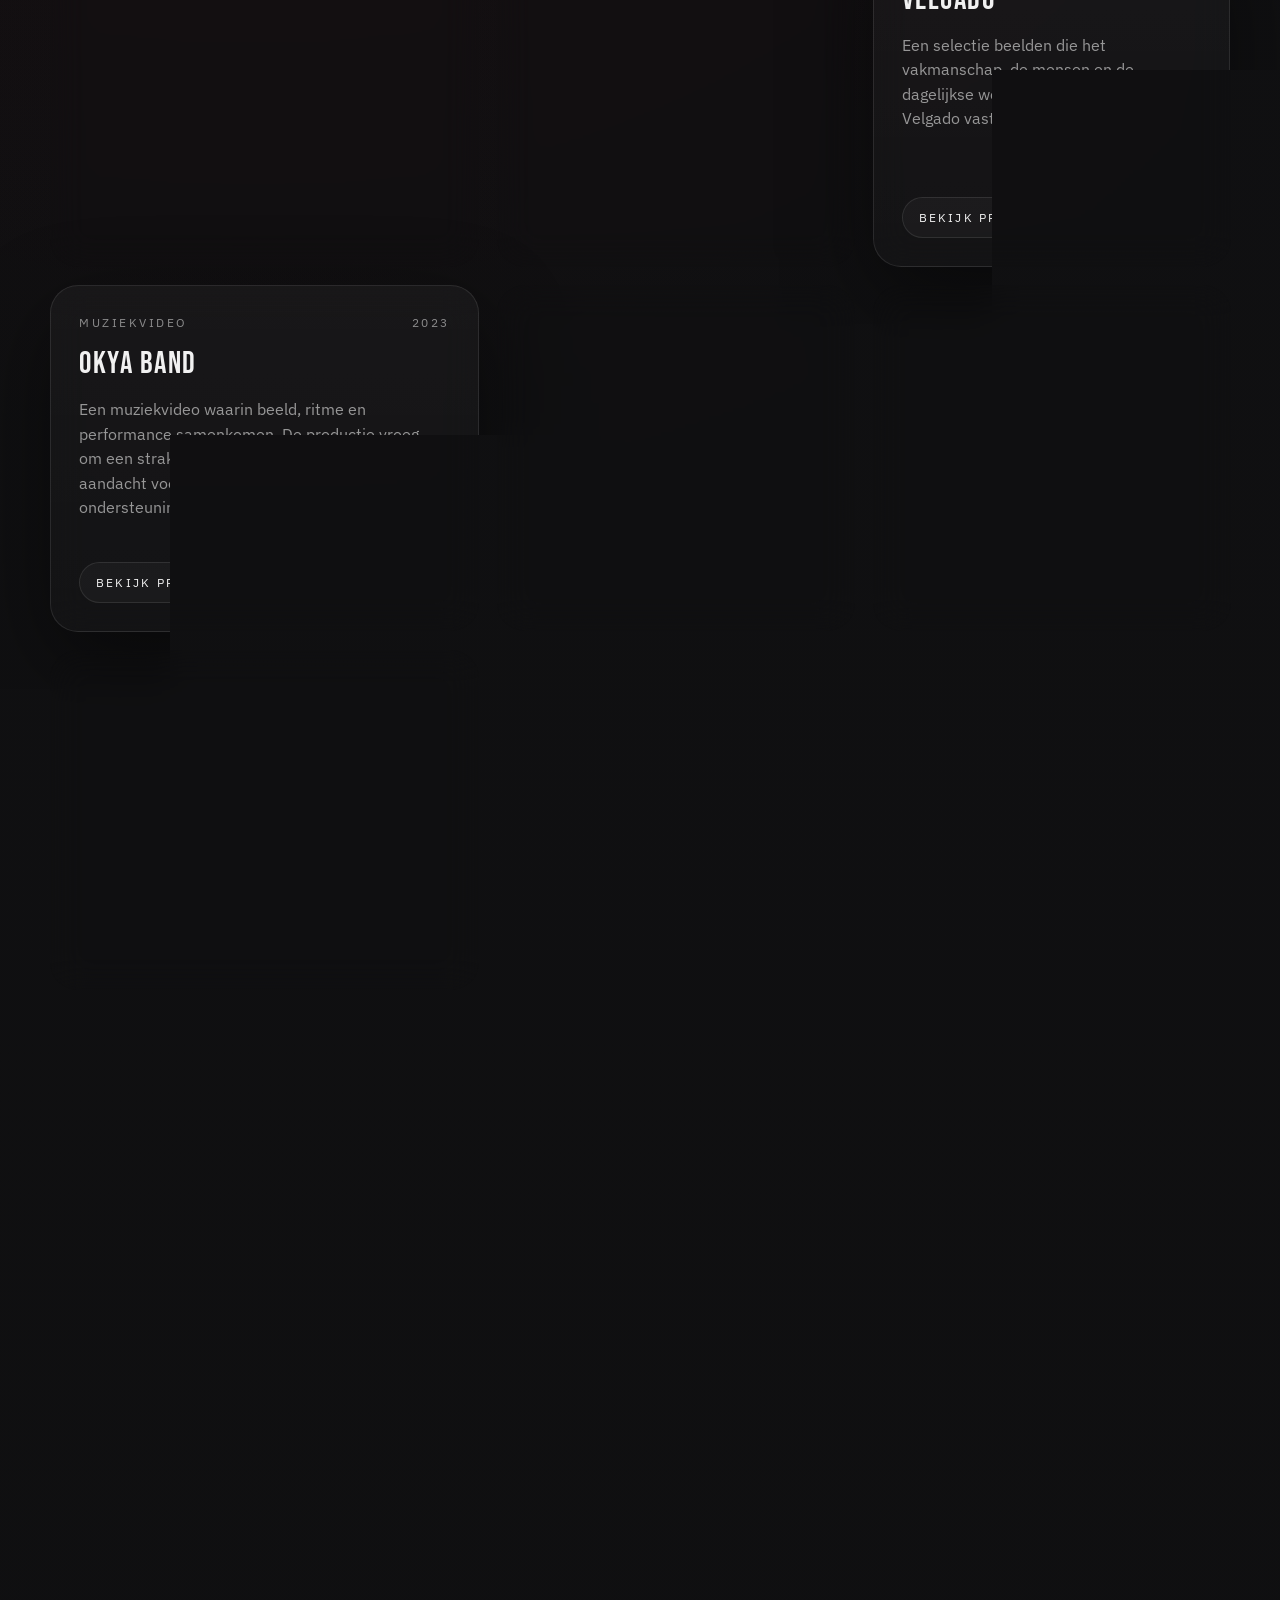
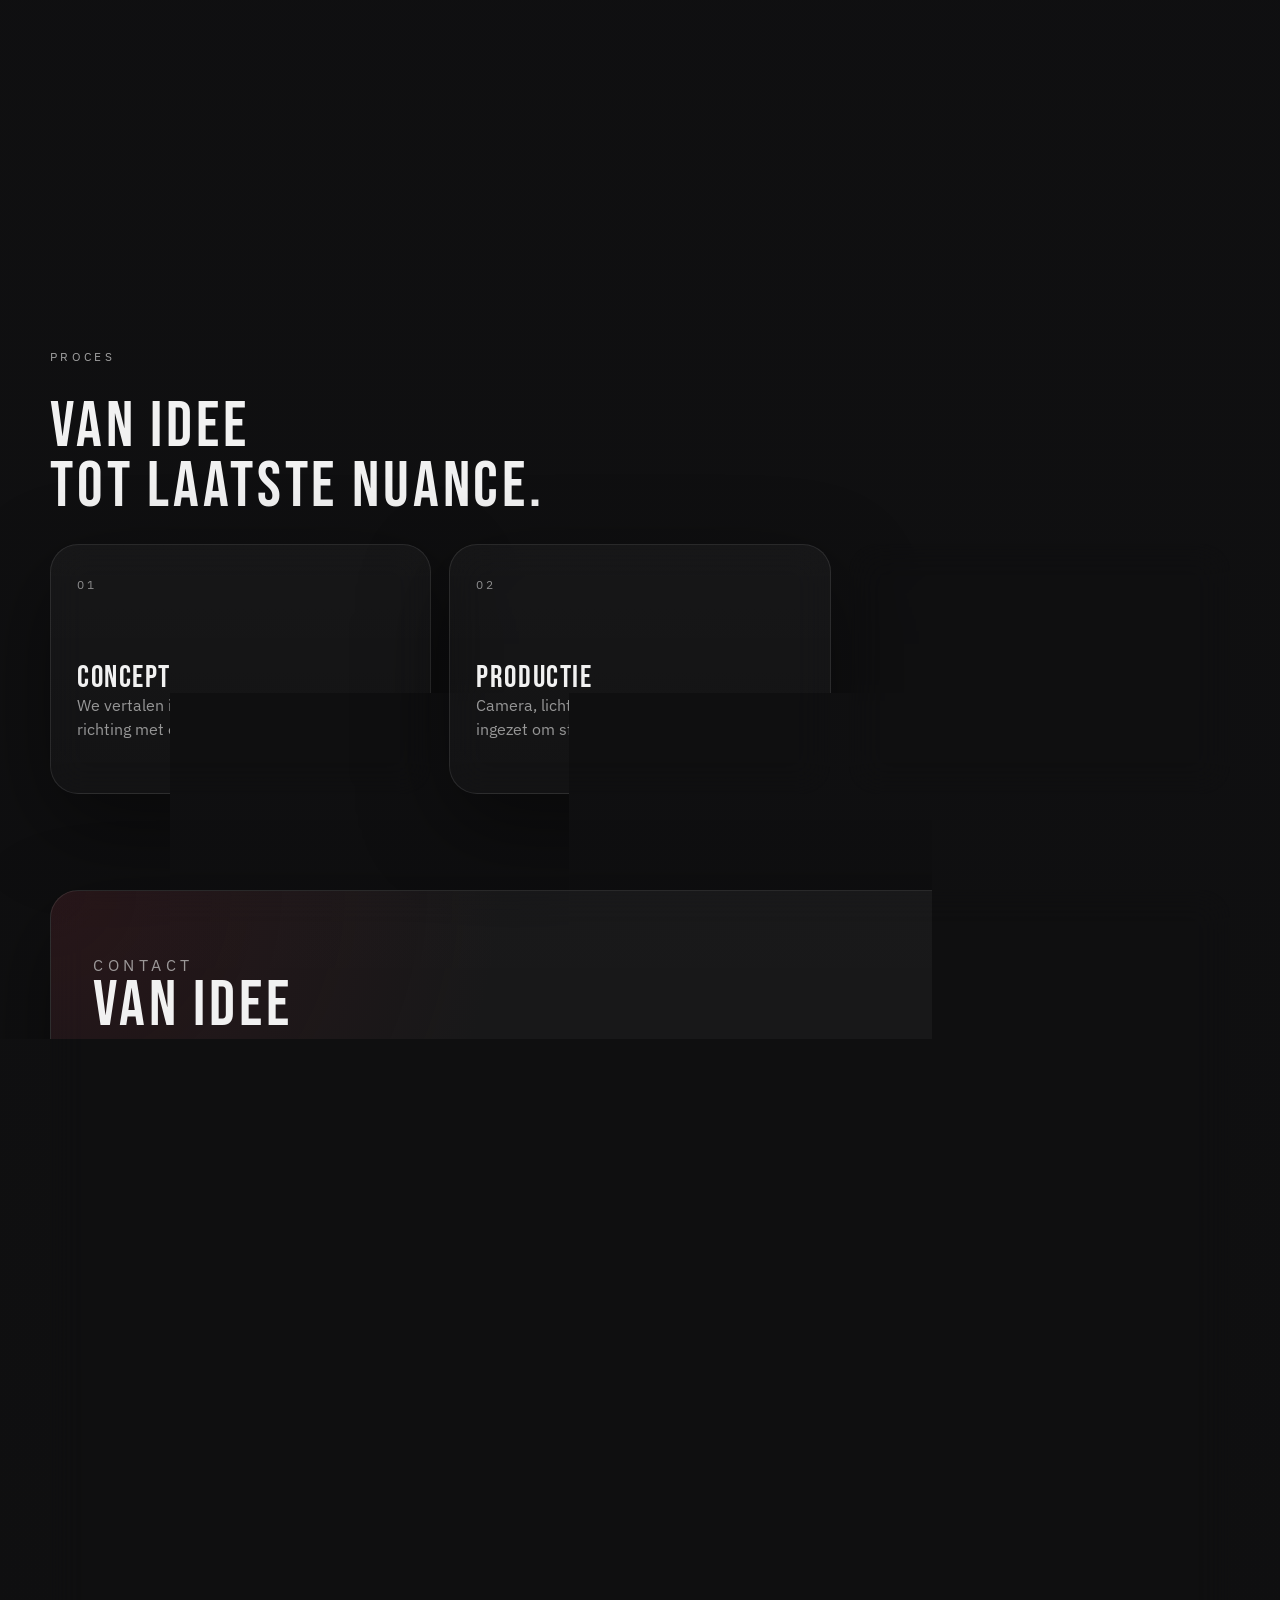
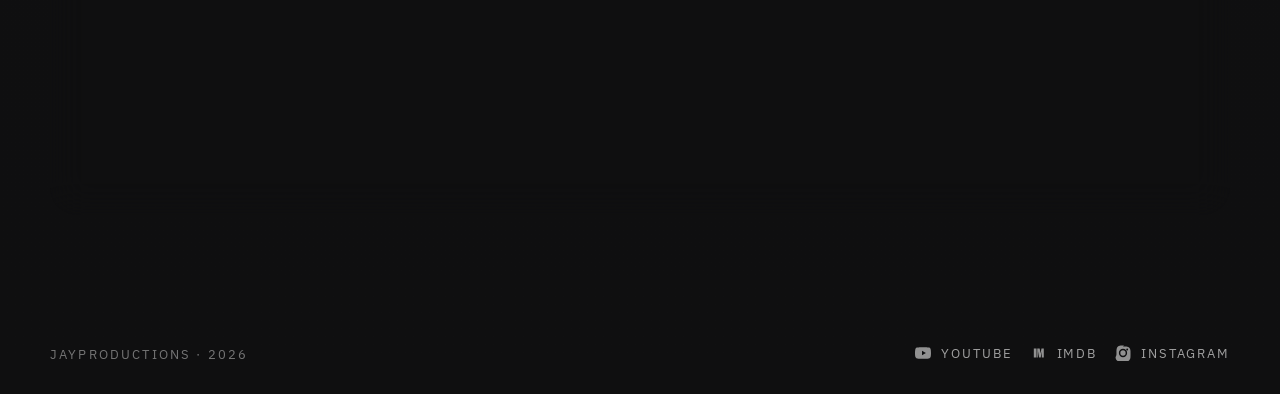
==== commit 9ff0d47d: "Update" ====
--- a/index.html
+++ b/index.html
@@ -275,15 +275,15 @@
 					Van branded content en aftermovies tot muziekvideo’s.
 					Iedere productie wordt benaderd met een filmische blik en oog voor detail.
 				</p>
-				<form class="contact-form" id="contact-form">
+				<form class="contact-form" id="contact-form" action="contact.php" method="post">
 					<div class="form-row">
 						<label>
 							<span>Naam</span>
-							<input type="text" name="name" placeholder="Jouw naam" required />
+							<input type="text" name="name" placeholder="Jouw naam" autocomplete="name" maxlength="80" required />
 						</label>
 						<label>
 							<span>E-mail</span>
-							<input type="email" name="email" placeholder="jij@bedrijf.nl" required />
+							<input type="email" name="email" placeholder="jij@bedrijf.nl" autocomplete="email" maxlength="120" required />
 						</label>
 					</div>
 					<div class="form-row">
@@ -303,11 +303,22 @@
 					</div>
 					<label class="message-field">
 						<span>Bericht</span>
-						<textarea name="message" rows="5" placeholder="Vertel kort over je idee, timing en gewenste stijl." required></textarea>
+						<textarea name="message" rows="5" maxlength="3000" placeholder="Vertel kort over je idee, timing en gewenste stijl." required></textarea>
 					</label>
+					<div class="form-guard" aria-hidden="true">
+						<label>
+							<span>Website</span>
+							<input type="text" name="website" tabindex="-1" autocomplete="off" />
+						</label>
+						<label>
+							<span>Bedrijf</span>
+							<input type="text" name="company" tabindex="-1" autocomplete="off" />
+						</label>
+					</div>
+					<input type="hidden" name="started_at" value="" data-started-at />
 					<div class="form-actions">
 						<button class="button button-primary" type="submit">Verstuur aanvraag</button>
-						<p class="form-note">We openen je e-mailapp met een ingevuld conceptbericht.</p>
+						<p class="form-note">Je aanvraag wordt beveiligd verstuurd naar JayProductions.</p>
 					</div>
 					<p class="form-status" aria-live="polite"></p>
 				</form>
--- a/styles.css
+++ b/styles.css
@@ -758,6 +758,16 @@
 	min-height: 150px;
 }
 
+.form-guard {
+	position: absolute;
+	left: -10000px;
+	width: 1px;
+	height: 1px;
+	overflow: hidden;
+	opacity: 0;
+	pointer-events: none;
+}
+
 .contact-form input::placeholder,
 .contact-form textarea::placeholder {
 	color: rgba(201, 201, 201, 0.42);
@@ -788,6 +798,24 @@
 .form-status {
 	min-height: 1.4em;
 	color: rgba(201, 201, 201, 0.88);
+}
+
+.form-status[data-state="success"] {
+	color: #d8f5df;
+}
+
+.form-status[data-state="error"] {
+	color: #ffc7c7;
+}
+
+.form-status[data-state="pending"] {
+	color: rgba(241, 241, 241, 0.86);
+}
+
+.contact-form button[disabled] {
+	cursor: wait;
+	opacity: 0.72;
+	transform: none;
 }
 
 .footer {
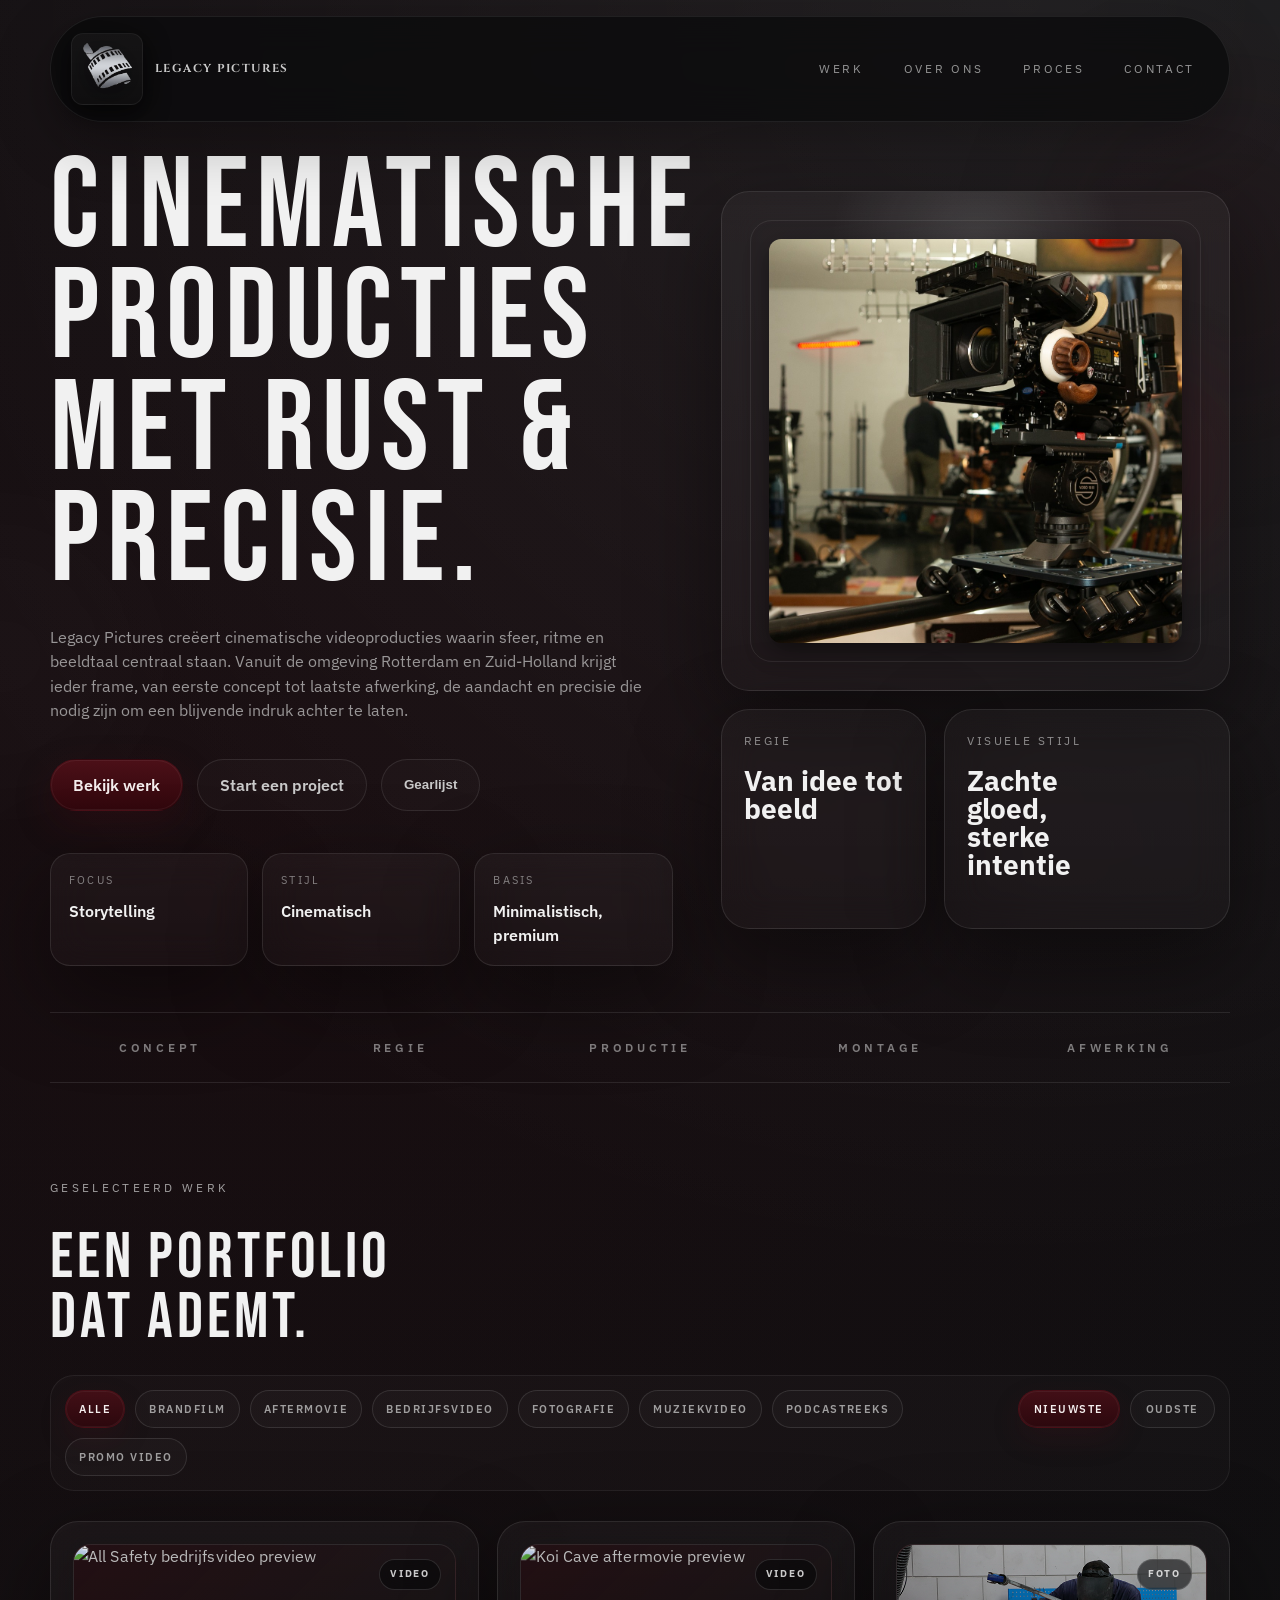
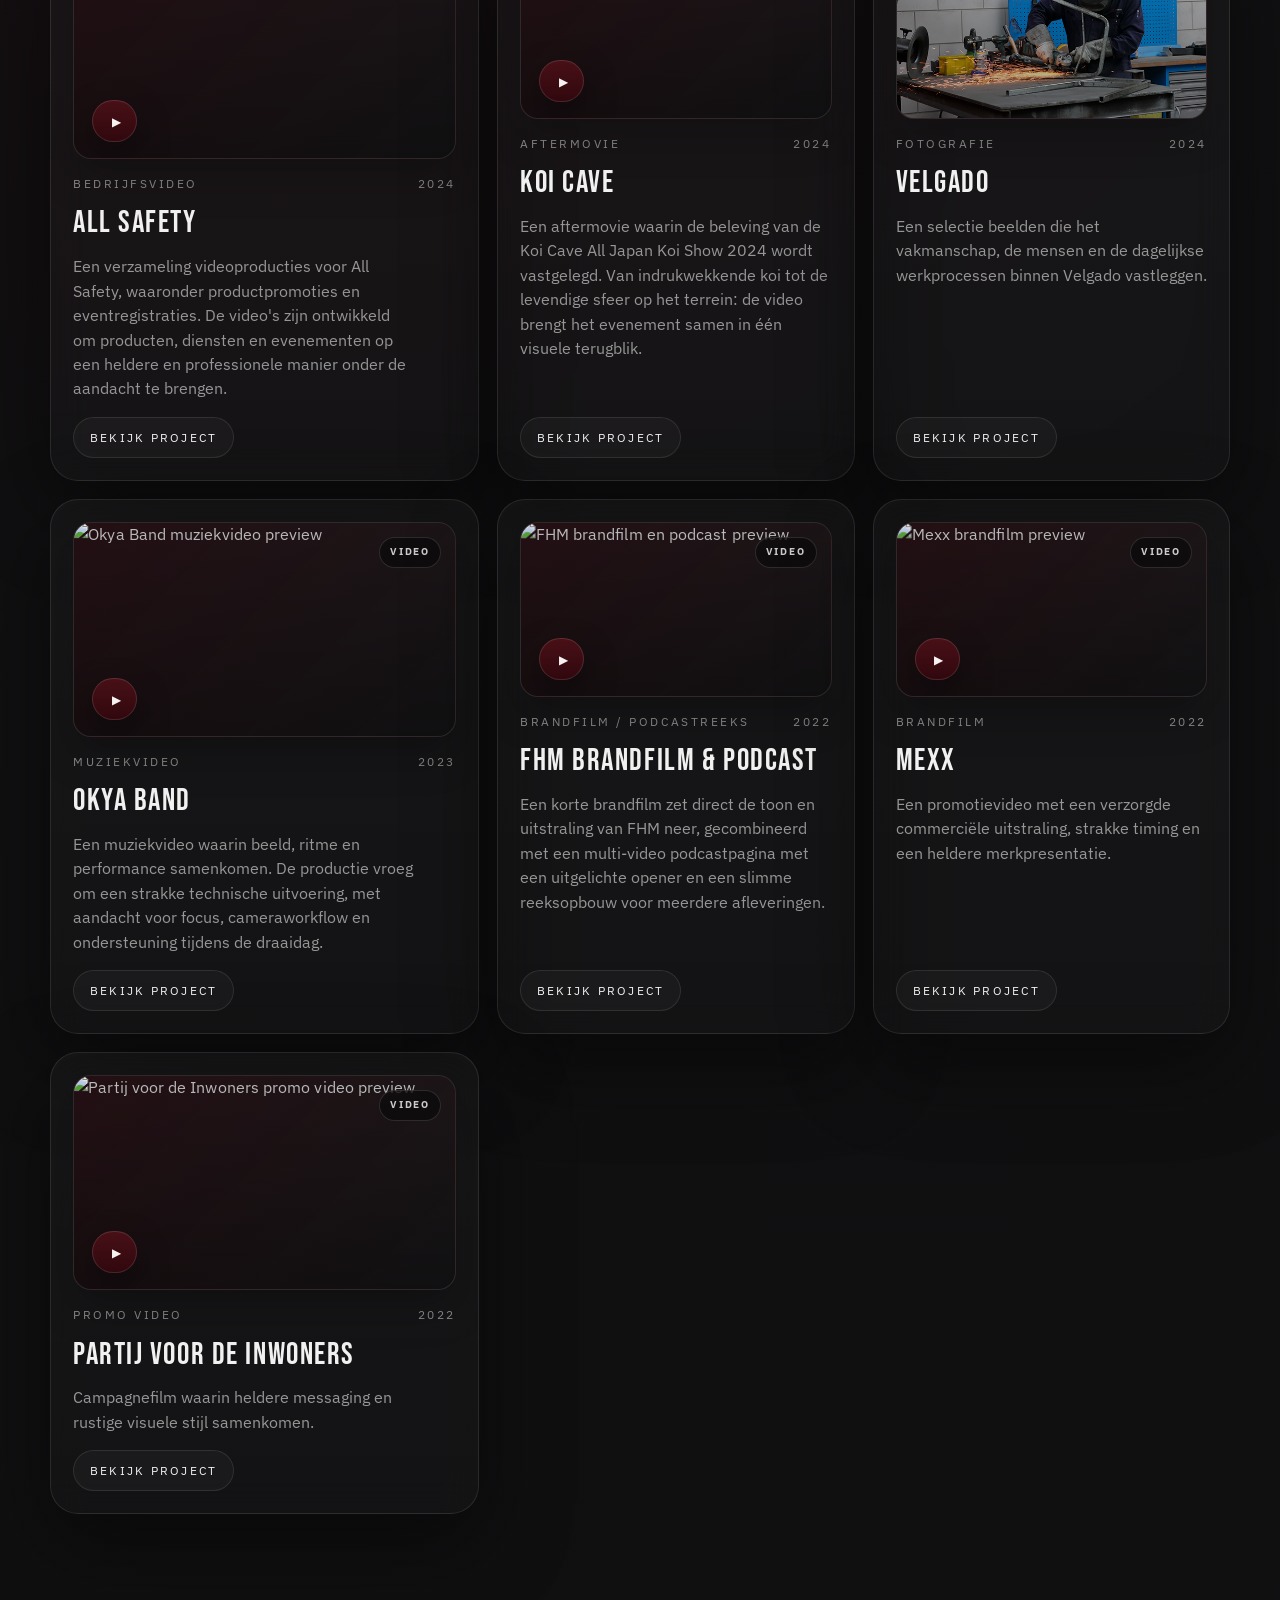
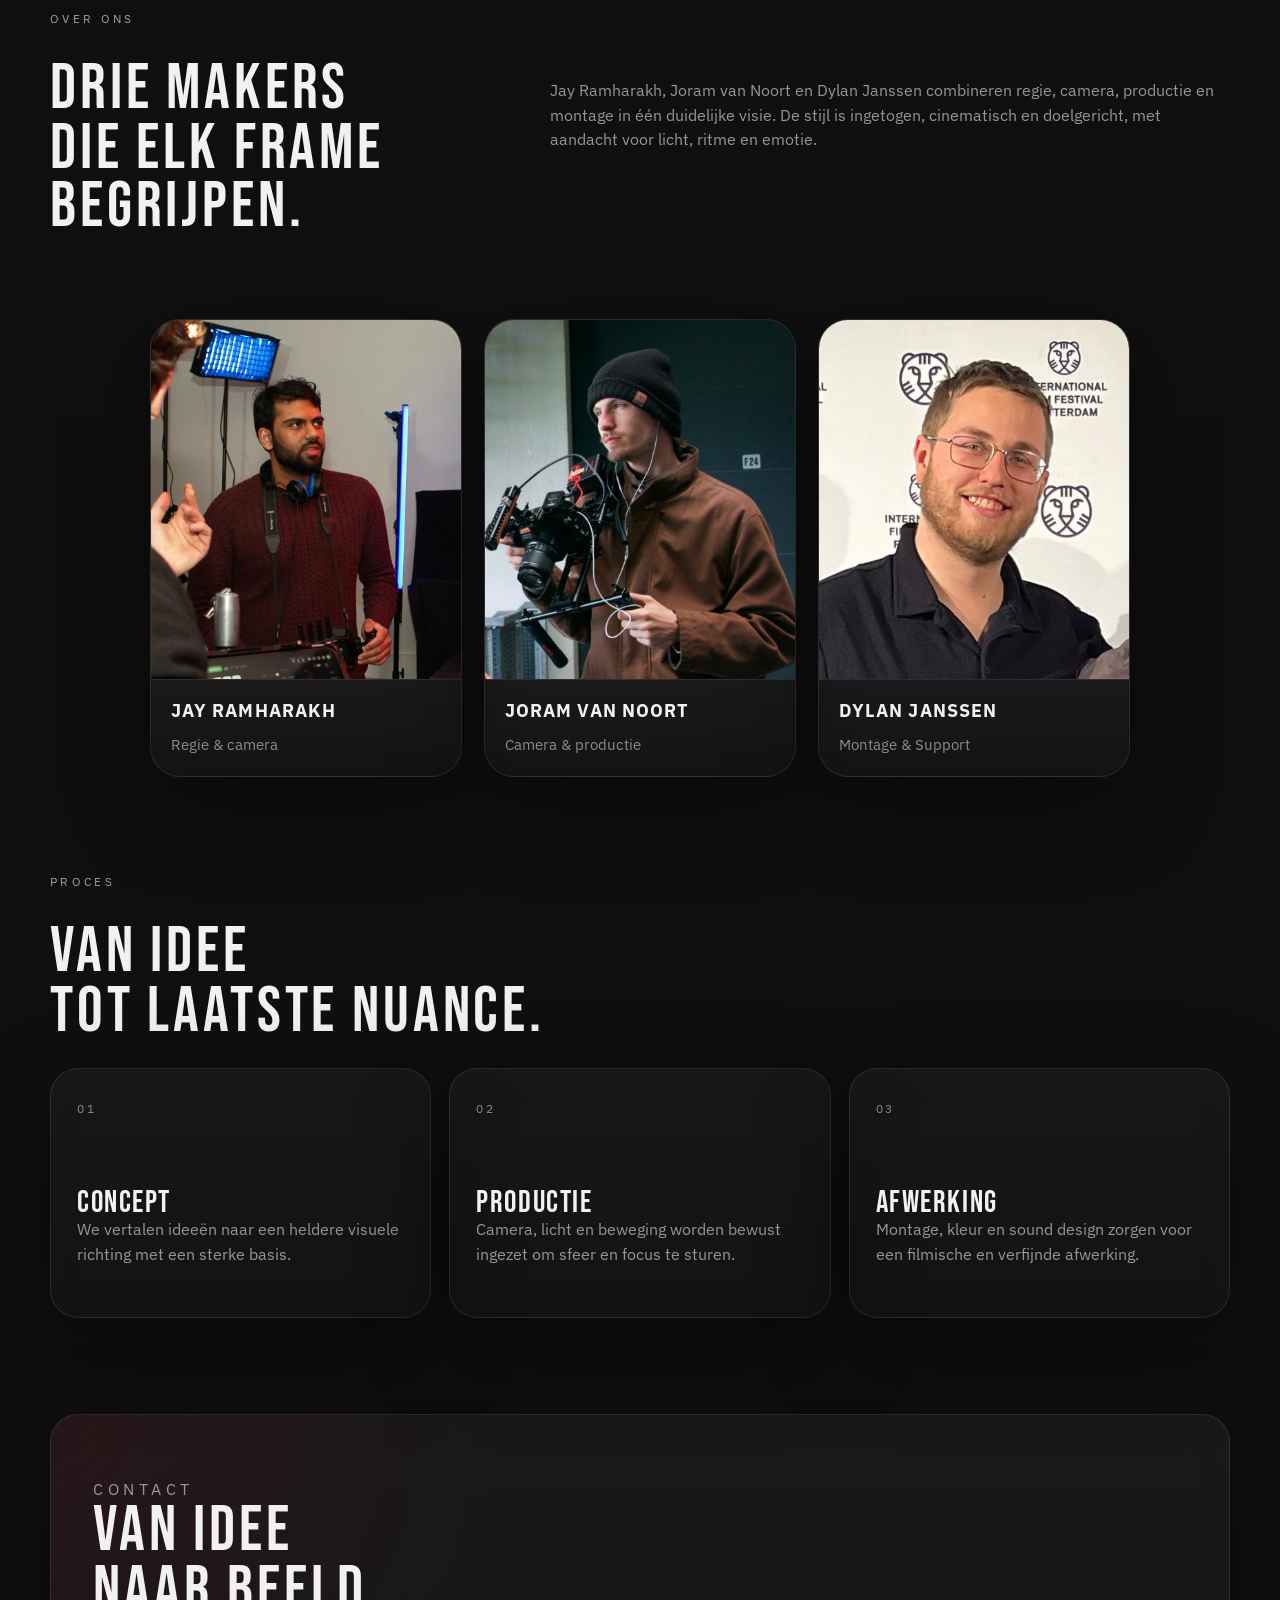
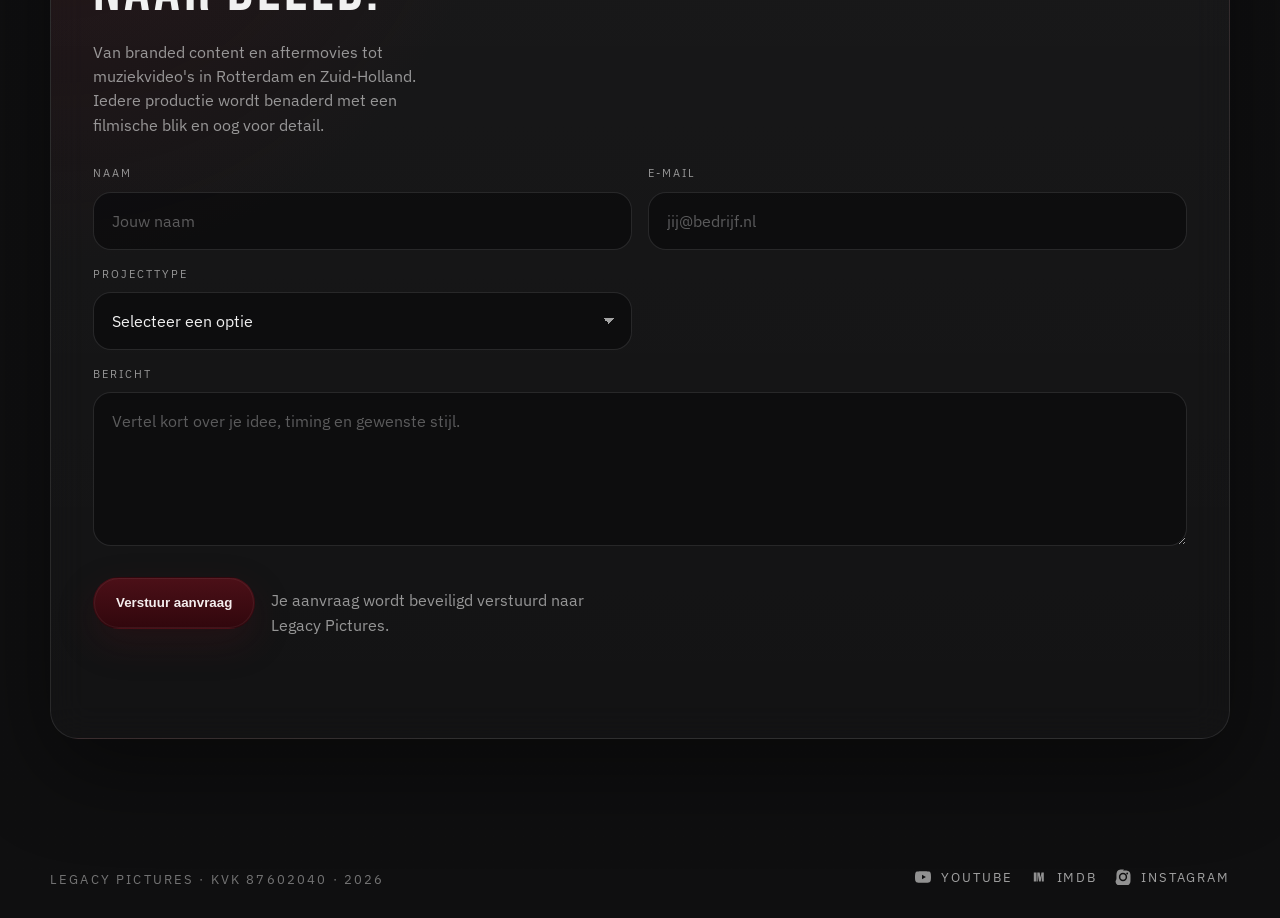
==== commit 482833ce: "Addition of a lot Text fixes, project additions and SEO" ====
--- a/index.html
+++ b/index.html
@@ -3,24 +3,71 @@
 <head>
 	<meta charset="UTF-8" />
 	<meta name="viewport" content="width=device-width, initial-scale=1.0" />
-	<meta name="description" content="JayProductions portfolio voor filmmaker Jay." />
-	<title>JayProductions</title>
+	<meta name="description" content="Legacy Pictures maakt cinematische videoproducties, brandfilms, bedrijfsvideo's, aftermovies, muziekvideo's en fotografie in Rotterdam en Zuid-Holland." />
+	<meta name="robots" content="index, follow" />
+	<meta property="og:locale" content="nl_NL" />
+	<meta property="og:type" content="website" />
+	<meta property="og:title" content="Legacy Pictures | Videoproductie Rotterdam & Zuid-Holland" />
+	<meta property="og:description" content="Cinematische videoproducties, brandfilms, bedrijfsvideo's, aftermovies, muziekvideo's en fotografie in Rotterdam en Zuid-Holland." />
+	<meta property="og:url" content="https://legacypictures.nl/" />
+	<meta property="og:site_name" content="Legacy Pictures" />
+	<meta property="og:image" content="https://legacypictures.nl/images/mainpage.jpeg" />
+	<meta name="twitter:card" content="summary_large_image" />
+	<meta name="twitter:title" content="Legacy Pictures | Videoproductie Rotterdam & Zuid-Holland" />
+	<meta name="twitter:description" content="Cinematische videoproducties, brandfilms, bedrijfsvideo's, aftermovies, muziekvideo's en fotografie in Rotterdam en Zuid-Holland." />
+	<meta name="twitter:image" content="https://legacypictures.nl/images/mainpage.jpeg" />
+	<link rel="canonical" href="https://legacypictures.nl/" />
+	<title>Legacy Pictures | Videoproductie Rotterdam & Zuid-Holland</title>
 	<link rel="icon" href="images/favicon.jpeg" type="image/jpeg" />
 	<link rel="preconnect" href="https://fonts.googleapis.com" />
 	<link rel="preconnect" href="https://fonts.gstatic.com" crossorigin />
-	<link href="https://fonts.googleapis.com/css2?family=IBM+Plex+Sans:wght@400;500;600;700&family=Bebas+Neue&display=swap" rel="stylesheet" />
+	<link href="https://fonts.googleapis.com/css2?family=IBM+Plex+Sans:wght@400;500;600;700&family=Bebas+Neue&family=Cinzel:wght@600;700&display=swap" rel="stylesheet" />
 	<link rel="stylesheet" href="styles.css" />
+	<script type="application/ld+json">
+	{
+		"@context": "https://schema.org",
+		"@type": "Organization",
+		"name": "Legacy Pictures",
+		"url": "https://legacypictures.nl/",
+		"logo": "https://legacypictures.nl/images/JPlogo.jpeg",
+		"email": "info@legacypictures.nl",
+		"vatID": "KVK 87602040",
+		"areaServed": [
+			{
+				"@type": "City",
+				"name": "Rotterdam"
+			},
+			{
+				"@type": "AdministrativeArea",
+				"name": "Zuid-Holland"
+			}
+		],
+		"knowsAbout": [
+			"Videoproductie",
+			"Brandfilm",
+			"Bedrijfsvideo",
+			"Aftermovie",
+			"Muziekvideo",
+			"Fotografie"
+		],
+		"sameAs": [
+			"https://www.youtube.com/@Jay-Productions",
+			"https://www.instagram.com/jayproductions_1/",
+			"https://www.imdb.com/name/nm14317892/?ref_=ext_shr_lnk"
+		]
+	}
+	</script>
 </head>
 <body id="top">
 	<div class="ambient ambient-one"></div>
 	<div class="ambient ambient-two"></div>
 
 	<header class="topbar">
-			<a class="brand" href="#top" aria-label="JayProductions home">
+			<a class="brand" href="#top" aria-label="Legacy Pictures home">
 				<span class="brand-mark">
-					<img class="brand-logo" src="images/JPlogo.jpeg" alt="Jay Productions logo" />
+					<img class="brand-logo" src="images/JPlogo.jpeg" alt="Legacy Pictures logo" />
 				</span>
-				<span class="brand-text">JayProductions</span>
+				<span class="brand-text">Legacy Pictures</span>
 			</a>
 		<nav class="nav" aria-label="Primary navigation">
 			<a href="#work">Werk</a>
@@ -41,8 +88,8 @@
 					<span>PRECISIE.</span>
 				</h1>
 				<p class="lead">
-					Jay Productions creëert cinematische videoproducties waarin sfeer, ritme en beeldtaal centraal staan.
-					Van eerste concept tot laatste afwerking krijgt ieder frame de aandacht, ruimte en precisie die nodig zijn om een blijvende indruk achter te laten.
+					Legacy Pictures creëert cinematische videoproducties waarin sfeer, ritme en beeldtaal centraal staan.
+					Vanuit de omgeving Rotterdam en Zuid-Holland krijgt ieder frame, van eerste concept tot laatste afwerking, de aandacht en precisie die nodig zijn om een blijvende indruk achter te laten.
 				</p>
 				<div class="hero-actions">
 					<a class="button button-primary" href="#work">Bekijk werk</a>
@@ -69,7 +116,7 @@
 				<div class="visual-card visual-large">
 					<div class="visual-reflection"></div>
 					<div class="visual-frame">
-						<img src="images/mainpage.jpeg" alt="JayProductions hoofdbeeld" loading="lazy" />
+						<img src="images/mainpage.jpeg" alt="Legacy Pictures hoofdbeeld" loading="lazy" />
 					</div>
 				</div>
 				<div class="visual-stack">
@@ -124,6 +171,10 @@
 
 
 				<article class="work-card" data-title="Okya Band" data-year="2023" data-tags="muziekvideo">
+					<figure class="work-media">
+						<img src="https://img.youtube.com/vi/SdyOdMs7s8w/hqdefault.jpg" alt="Okya Band muziekvideo preview" loading="lazy" referrerpolicy="no-referrer" />
+						<span class="work-media-badge">Video</span>
+					</figure>
 					<div class="work-meta">
 						<span>Muziekvideo</span>
 						<span>2023</span>
@@ -134,6 +185,10 @@
 				</article>
 
 				<article class="work-card" data-title="Mexx" data-year="2022" data-tags="brandfilm">
+					<figure class="work-media">
+						<img src="https://vumbnail.com/1199096236.jpg" alt="Mexx brandfilm preview" loading="lazy" referrerpolicy="no-referrer" />
+						<span class="work-media-badge">Video</span>
+					</figure>
 					<div class="work-meta">
 						<span>Brandfilm</span>
 						<span>2022</span>
@@ -144,6 +199,10 @@
 				</article>
 
 				<article class="work-card" data-title="All Safety" data-year="2024" data-tags="bedrijfsvideo">
+					<figure class="work-media">
+						<img src="https://vumbnail.com/1199089496.jpg" alt="All Safety bedrijfsvideo preview" loading="lazy" referrerpolicy="no-referrer" />
+						<span class="work-media-badge">Video</span>
+					</figure>
 					<div class="work-meta">
 						<span>Bedrijfsvideo</span>
 						<span>2024</span>
@@ -154,6 +213,10 @@
 				</article>
 
 				<article class="work-card" data-title="Koi Cave" data-year="2024" data-tags="aftermovie">
+					<figure class="work-media">
+						<img src="https://vumbnail.com/1199088596.jpg" alt="Koi Cave aftermovie preview" loading="lazy" referrerpolicy="no-referrer" />
+						<span class="work-media-badge">Video</span>
+					</figure>
 					<div class="work-meta">
 						<span>Aftermovie</span>
 						<span>2024</span>
@@ -164,6 +227,10 @@
 				</article>
 
 				<article class="work-card" data-title="FHM Brandfilm & Podcast" data-year="2022" data-tags="podcastreeks brandfilm">
+					<figure class="work-media">
+						<img src="https://vumbnail.com/1199090792.jpg" alt="FHM brandfilm en podcast preview" loading="lazy" referrerpolicy="no-referrer" />
+						<span class="work-media-badge">Video</span>
+					</figure>
 					<div class="work-meta">
 						<span>Brandfilm / podcastreeks</span>
 						<span>2022</span>
@@ -174,6 +241,10 @@
 				</article>
 
 				<article class="work-card" data-title="Velgado" data-year="2024" data-tags="fotografie">
+					<figure class="work-media work-media-photo">
+						<img src="images/velgado/headerimgvelgado.png" alt="Velgado fotografie preview" loading="lazy" />
+						<span class="work-media-badge">Foto</span>
+					</figure>
 					<div class="work-meta">
 						<span>Fotografie</span>
 						<span>2024</span>
@@ -184,6 +255,10 @@
 				</article>
 
 				<article class="work-card" data-title="Partij voor de Inwoners" data-year="2022" data-tags="promo-video">
+					<figure class="work-media">
+						<img src="https://vumbnail.com/1199088287.jpg" alt="Partij voor de Inwoners promo video preview" loading="lazy" referrerpolicy="no-referrer" />
+						<span class="work-media-badge">Video</span>
+					</figure>
 					<div class="work-meta">
 						<span>Promo video</span>
 						<span>2022</span>
@@ -272,7 +347,7 @@
 					<span>naar beeld.</span>
 				</h2>
 				<p>
-					Van branded content en aftermovies tot muziekvideo’s.
+					Van branded content en aftermovies tot muziekvideo's in Rotterdam en Zuid-Holland.
 					Iedere productie wordt benaderd met een filmische blik en oog voor detail.
 				</p>
 				<form class="contact-form" id="contact-form" action="contact.php" method="post">
@@ -318,7 +393,7 @@
 					<input type="hidden" name="started_at" value="" data-started-at />
 					<div class="form-actions">
 						<button class="button button-primary" type="submit">Verstuur aanvraag</button>
-						<p class="form-note">Je aanvraag wordt beveiligd verstuurd naar JayProductions.</p>
+						<p class="form-note">Je aanvraag wordt beveiligd verstuurd naar Legacy Pictures.</p>
 					</div>
 					<p class="form-status" aria-live="polite"></p>
 				</form>
@@ -393,7 +468,7 @@
 	</div>
 
 	<footer class="footer">
-		<span>JayProductions</span>
+		<span>Legacy Pictures · KvK 87602040</span>
 		<div class="footer-links" aria-label="Social links">
 			<a class="social-link" href="https://www.youtube.com/@Jay-Productions" target="_blank" rel="noreferrer" aria-label="YouTube">
 				<svg viewBox="0 0 24 24" aria-hidden="true" focusable="false">
--- a/styles.css
+++ b/styles.css
@@ -1,4 +1,4 @@
-@import url('https://fonts.googleapis.com/css2?family=IBM+Plex+Sans:wght@400;500;600;700&family=Bebas+Neue&display=swap');
+@import url('https://fonts.googleapis.com/css2?family=IBM+Plex+Sans:wght@400;500;600;700&family=Bebas+Neue&family=Cinzel:wght@600;700&display=swap');
 
 :root {
 	color-scheme: dark;
@@ -88,6 +88,12 @@
 	font-size: 0.72rem;
 }
 
+.brand-text {
+	font-family: 'Cinzel', serif;
+	font-weight: 700;
+	letter-spacing: 0.12em;
+}
+
 .brand-mark {
 	/* keep the container modestly sized and consistent */
 	width: 72px;
@@ -528,12 +534,12 @@
 }
 
 .work-card {
-	min-height: 340px;
-	padding: 28px;
+	min-height: 420px;
+	padding: 22px;
 	display: flex;
 	flex-direction: column;
 	justify-content: flex-start;
-	gap: 18px;
+	gap: 16px;
 }
 
 .work-card.is-hidden {
@@ -554,8 +560,93 @@
 
 .work-card.featured {
 	background:
-		radial-gradient(circle at top right, rgba(111, 31, 44, 0.28), transparent 32%),
-		linear-gradient(180deg, rgba(255, 255, 255, 0.05), rgba(255, 255, 255, 0.02));
+	radial-gradient(circle at top right, rgba(111, 31, 44, 0.28), transparent 32%),
+	linear-gradient(180deg, rgba(255, 255, 255, 0.05), rgba(255, 255, 255, 0.02));
+}
+
+.work-media {
+	position: relative;
+	margin: 0;
+	width: 100%;
+	aspect-ratio: 16 / 9;
+	overflow: hidden;
+	border-radius: 18px;
+	border: 1px solid rgba(255, 255, 255, 0.08);
+	background:
+		linear-gradient(135deg, rgba(77, 16, 24, 0.35), rgba(255, 255, 255, 0.035)),
+		#111113;
+	box-shadow: 0 18px 42px rgba(0, 0, 0, 0.24);
+}
+
+.work-media::before {
+	content: '';
+	position: absolute;
+	inset: 0;
+	z-index: 1;
+	background: linear-gradient(180deg, rgba(0, 0, 0, 0.08), rgba(0, 0, 0, 0.36));
+	pointer-events: none;
+}
+
+.work-media::after {
+	content: '▶';
+	position: absolute;
+	left: 18px;
+	bottom: 16px;
+	z-index: 2;
+	width: 42px;
+	height: 42px;
+	display: flex;
+	align-items: center;
+	justify-content: center;
+	padding-left: 3px;
+	border-radius: 999px;
+	background:
+		linear-gradient(180deg, rgba(77, 16, 24, 0.92), rgba(50, 7, 13, 0.92));
+	color: #f7f2f2;
+	font-size: 0.78rem;
+	box-shadow: 0 14px 34px rgba(0, 0, 0, 0.35), 0 0 0 1px rgba(255, 255, 255, 0.12) inset;
+}
+
+.work-media-photo::after {
+	display: none;
+}
+
+.work-media img {
+	width: 100%;
+	height: 100%;
+	display: block;
+	object-fit: cover;
+	transform: scale(1.01);
+	filter: saturate(0.92) contrast(1.04);
+	transition: transform 320ms ease, filter 320ms ease;
+}
+
+.work-media-badge {
+	position: absolute;
+	right: 14px;
+	top: 14px;
+	z-index: 2;
+	padding: 7px 10px;
+	border-radius: 999px;
+	border: 1px solid rgba(255, 255, 255, 0.13);
+	background: rgba(8, 8, 9, 0.58);
+	color: rgba(241, 241, 241, 0.84);
+	font-size: 0.62rem;
+	font-weight: 700;
+	letter-spacing: 0.18em;
+	text-transform: uppercase;
+	backdrop-filter: blur(12px);
+}
+
+.work-card:hover .work-media img,
+.work-card:focus-within .work-media img {
+	transform: scale(1.055);
+	filter: saturate(1.05) contrast(1.08);
+}
+
+.work-card:hover .work-media,
+.work-card:focus-within .work-media {
+	border-color: rgba(201, 201, 201, 0.18);
 }
 
 .work-meta {
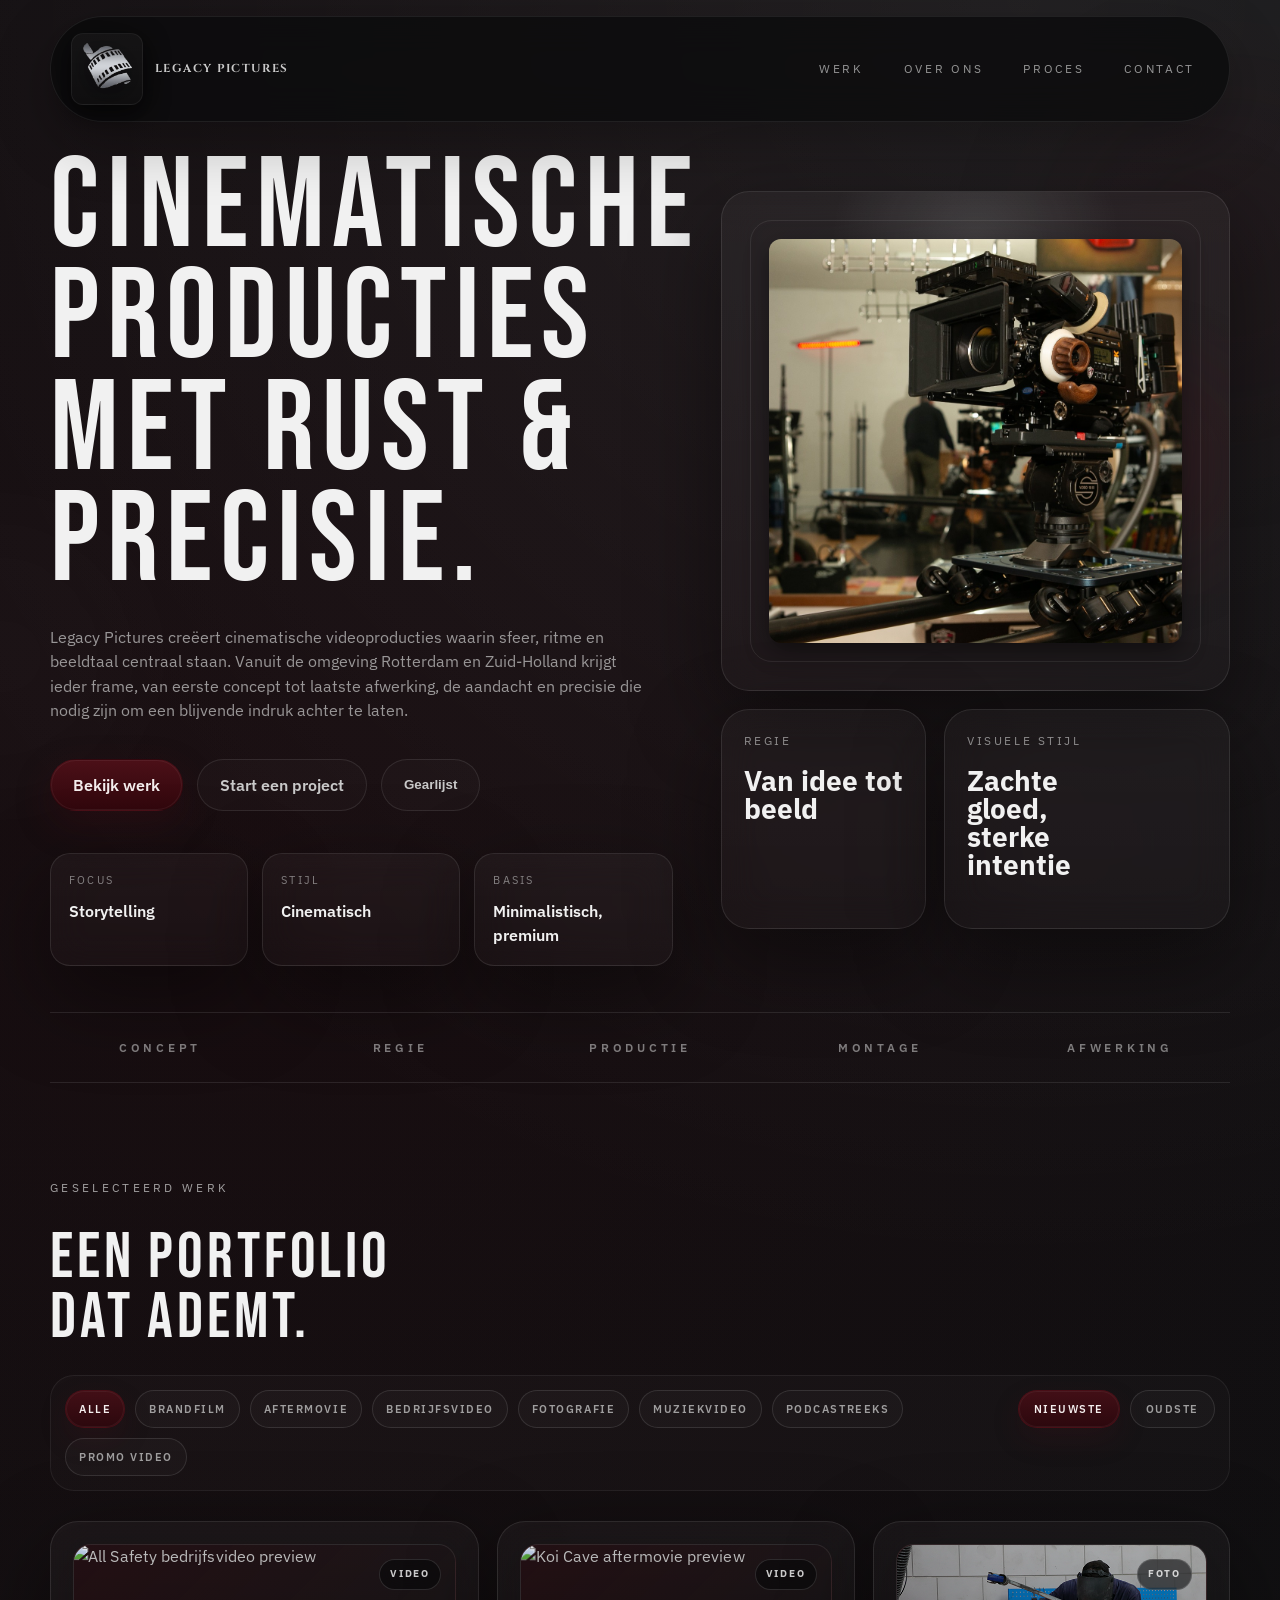
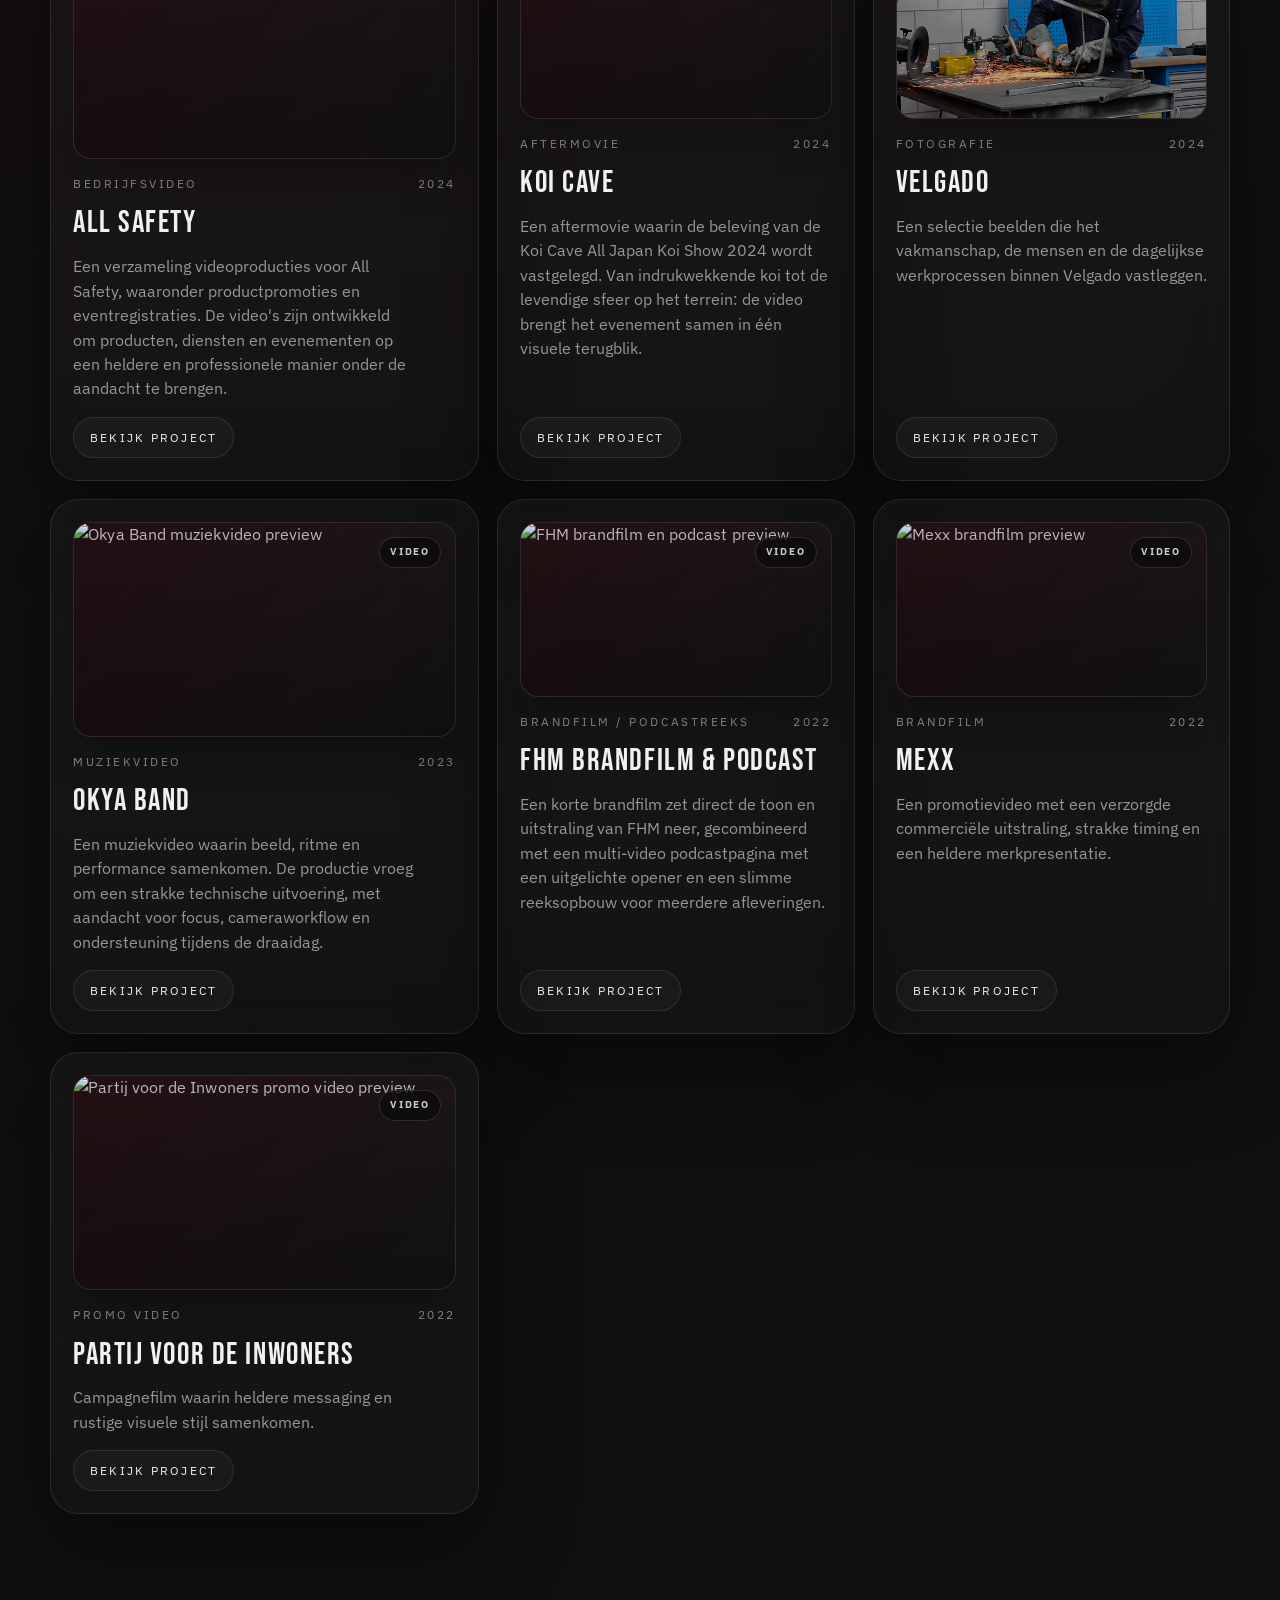
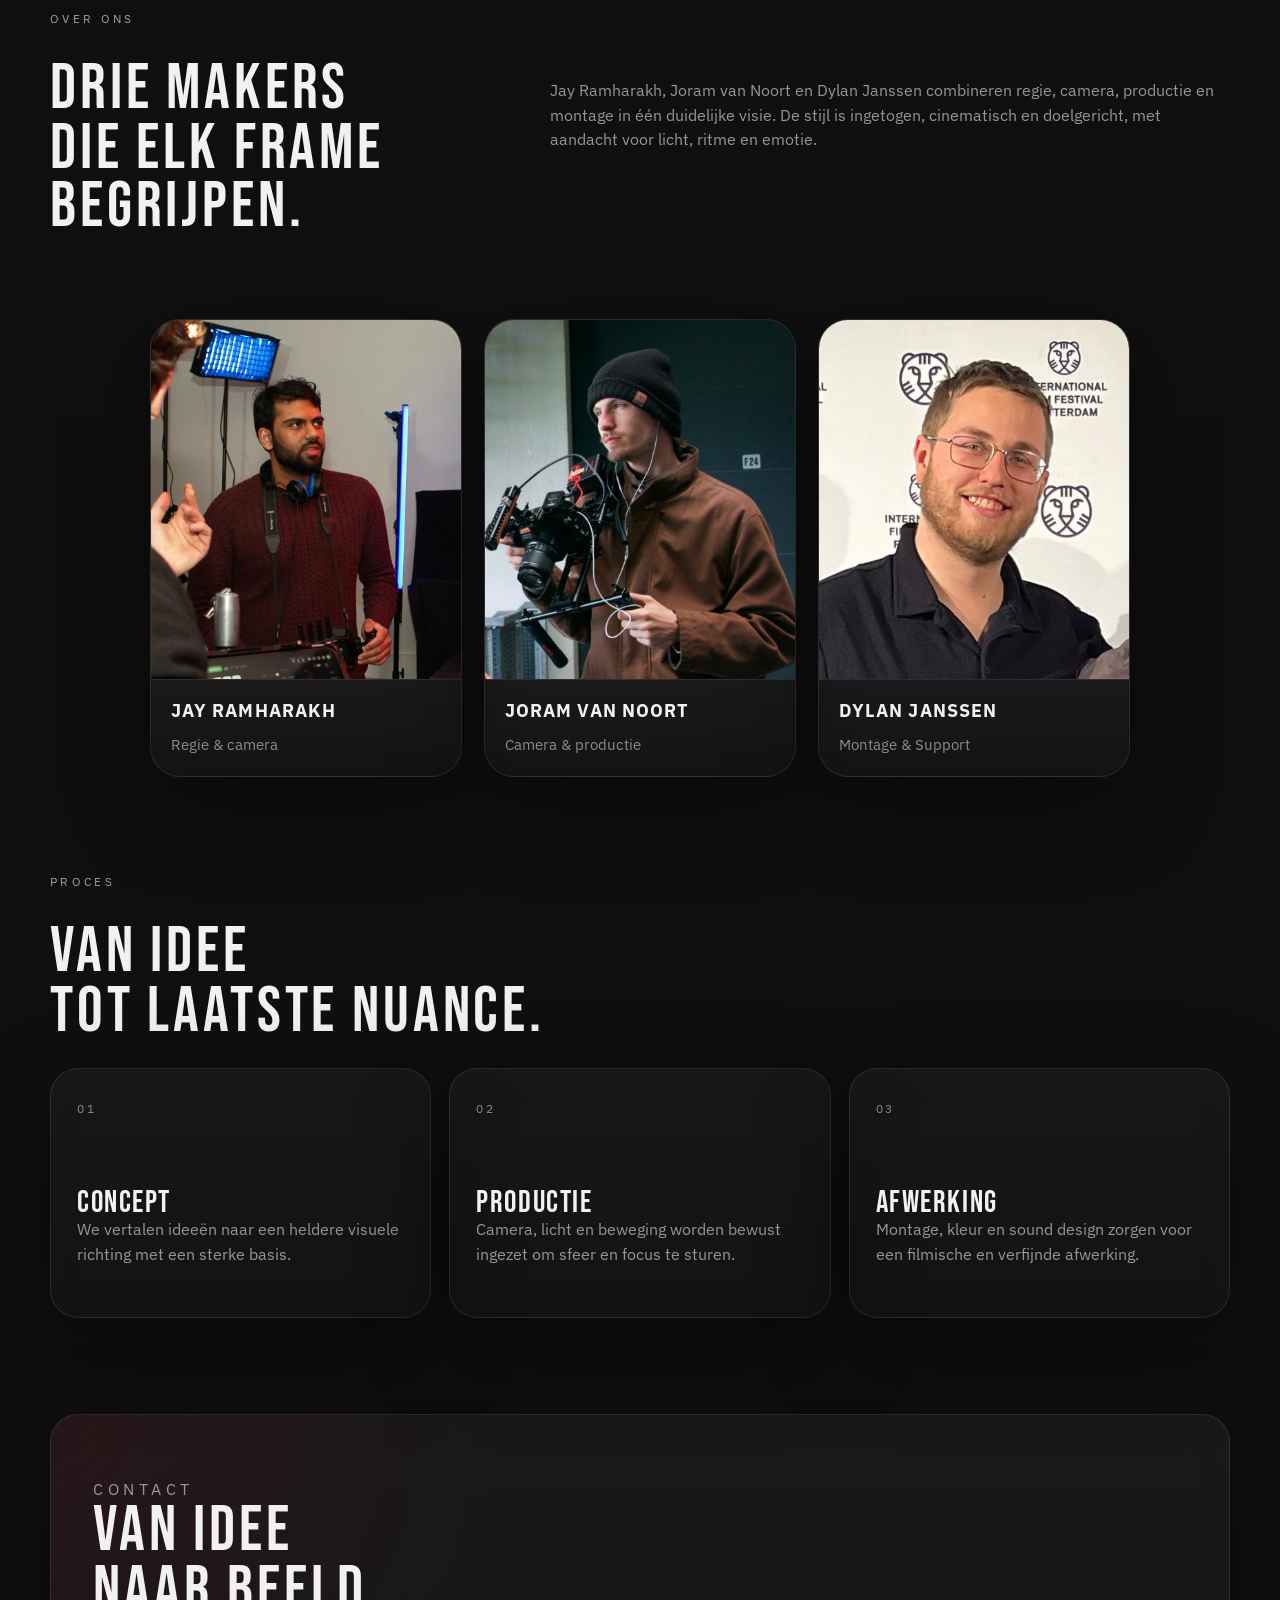
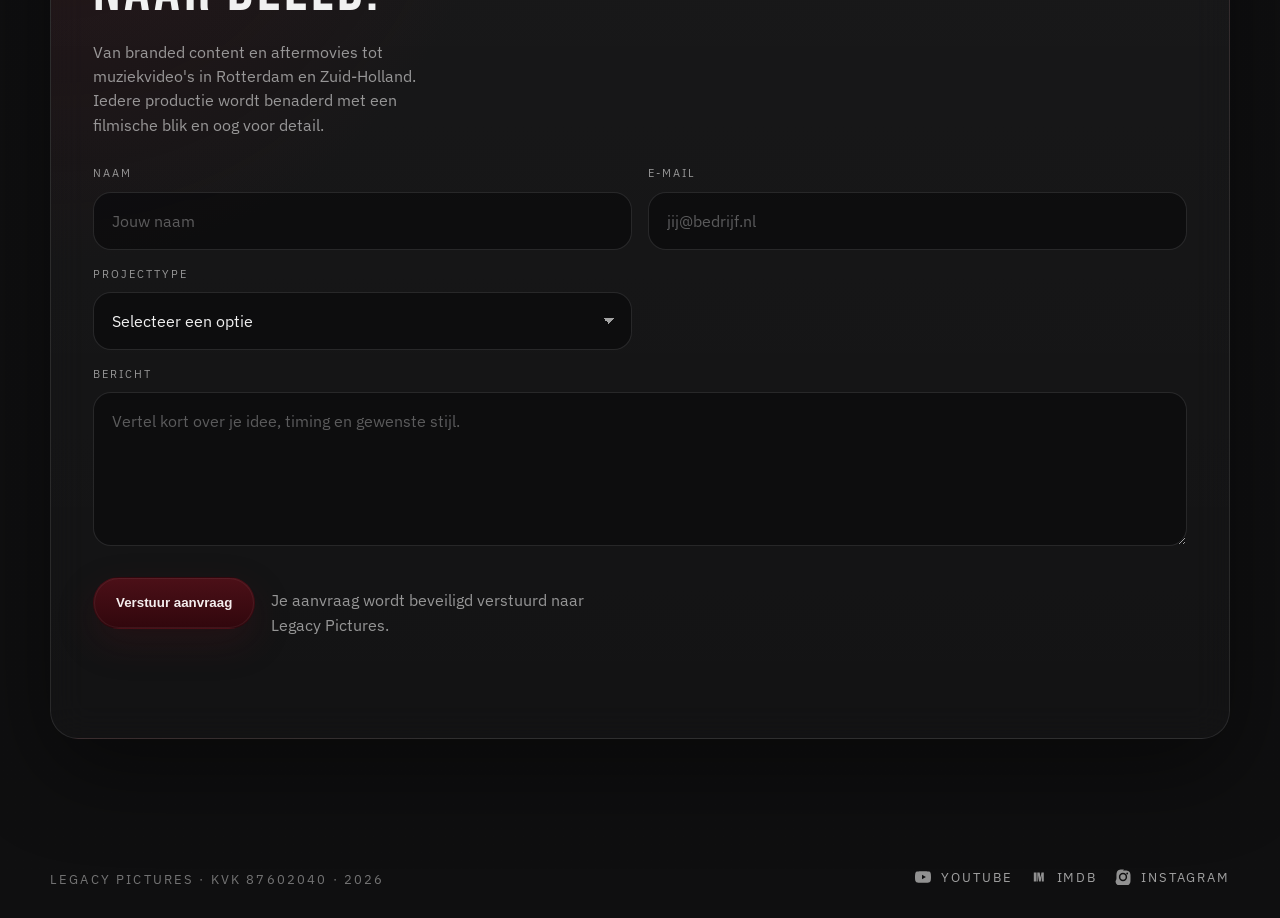
==== commit c7bd217d: "Test" ====
--- a/index.html
+++ b/index.html
@@ -171,10 +171,11 @@
 
 
 				<article class="work-card" data-title="Okya Band" data-year="2023" data-tags="muziekvideo">
-					<figure class="work-media">
+					<button class="work-media work-media-trigger" type="button" data-video-src="https://www.youtube-nocookie.com/embed/SdyOdMs7s8w?rel=0&modestbranding=1&playsinline=1&autoplay=1" data-video-title="Okya Band muziekvideo">
 						<img src="https://img.youtube.com/vi/SdyOdMs7s8w/hqdefault.jpg" alt="Okya Band muziekvideo preview" loading="lazy" referrerpolicy="no-referrer" />
 						<span class="work-media-badge">Video</span>
-					</figure>
+						<span class="work-media-action">Bekijk video</span>
+					</button>
 					<div class="work-meta">
 						<span>Muziekvideo</span>
 						<span>2023</span>
@@ -185,10 +186,11 @@
 				</article>
 
 				<article class="work-card" data-title="Mexx" data-year="2022" data-tags="brandfilm">
-					<figure class="work-media">
+					<button class="work-media work-media-trigger" type="button" data-video-src="https://player.vimeo.com/video/1199096236?title=0&byline=0&portrait=0&badge=0&dnt=1&autoplay=1" data-video-title="Mexx brandfilm">
 						<img src="https://vumbnail.com/1199096236.jpg" alt="Mexx brandfilm preview" loading="lazy" referrerpolicy="no-referrer" />
 						<span class="work-media-badge">Video</span>
-					</figure>
+						<span class="work-media-action">Bekijk video</span>
+					</button>
 					<div class="work-meta">
 						<span>Brandfilm</span>
 						<span>2022</span>
@@ -199,10 +201,11 @@
 				</article>
 
 				<article class="work-card" data-title="All Safety" data-year="2024" data-tags="bedrijfsvideo">
-					<figure class="work-media">
+					<button class="work-media work-media-trigger" type="button" data-video-src="https://player.vimeo.com/video/1199089496?title=0&byline=0&portrait=0&badge=0&dnt=1&autoplay=1" data-video-title="All Safety bedrijfsvideo">
 						<img src="https://vumbnail.com/1199089496.jpg" alt="All Safety bedrijfsvideo preview" loading="lazy" referrerpolicy="no-referrer" />
 						<span class="work-media-badge">Video</span>
-					</figure>
+						<span class="work-media-action">Bekijk video</span>
+					</button>
 					<div class="work-meta">
 						<span>Bedrijfsvideo</span>
 						<span>2024</span>
@@ -213,10 +216,11 @@
 				</article>
 
 				<article class="work-card" data-title="Koi Cave" data-year="2024" data-tags="aftermovie">
-					<figure class="work-media">
+					<button class="work-media work-media-trigger" type="button" data-video-src="https://player.vimeo.com/video/1199088596?share=copy&fl=sv&fe=ci&title=0&byline=0&portrait=0&badge=0&dnt=1&autoplay=1" data-video-title="Koi Cave aftermovie">
 						<img src="https://vumbnail.com/1199088596.jpg" alt="Koi Cave aftermovie preview" loading="lazy" referrerpolicy="no-referrer" />
 						<span class="work-media-badge">Video</span>
-					</figure>
+						<span class="work-media-action">Bekijk video</span>
+					</button>
 					<div class="work-meta">
 						<span>Aftermovie</span>
 						<span>2024</span>
@@ -227,10 +231,11 @@
 				</article>
 
 				<article class="work-card" data-title="FHM Brandfilm & Podcast" data-year="2022" data-tags="podcastreeks brandfilm">
-					<figure class="work-media">
+					<button class="work-media work-media-trigger" type="button" data-video-src="https://player.vimeo.com/video/1199090792?title=0&byline=0&portrait=0&badge=0&dnt=1&autoplay=1" data-video-title="FHM brandfilm en podcast">
 						<img src="https://vumbnail.com/1199090792.jpg" alt="FHM brandfilm en podcast preview" loading="lazy" referrerpolicy="no-referrer" />
 						<span class="work-media-badge">Video</span>
-					</figure>
+						<span class="work-media-action">Bekijk video</span>
+					</button>
 					<div class="work-meta">
 						<span>Brandfilm / podcastreeks</span>
 						<span>2022</span>
@@ -255,10 +260,11 @@
 				</article>
 
 				<article class="work-card" data-title="Partij voor de Inwoners" data-year="2022" data-tags="promo-video">
-					<figure class="work-media">
+					<button class="work-media work-media-trigger" type="button" data-video-src="https://player.vimeo.com/video/1199088287?title=0&byline=0&portrait=0&badge=0&dnt=1&autoplay=1" data-video-title="Partij voor de Inwoners promo video">
 						<img src="https://vumbnail.com/1199088287.jpg" alt="Partij voor de Inwoners promo video preview" loading="lazy" referrerpolicy="no-referrer" />
 						<span class="work-media-badge">Video</span>
-					</figure>
+						<span class="work-media-action">Bekijk video</span>
+					</button>
 					<div class="work-meta">
 						<span>Promo video</span>
 						<span>2022</span>
@@ -467,6 +473,18 @@
 		</div>
 	</div>
 
+	<div class="video-modal" data-video-modal hidden role="dialog" aria-modal="true" aria-labelledby="video-modal-title">
+		<button class="video-modal-backdrop" type="button" data-video-close aria-label="Video sluiten"></button>
+		<div class="video-modal-content">
+			<div class="video-modal-header">
+				<p class="eyebrow">Preview</p>
+				<h2 id="video-modal-title">Projectvideo</h2>
+				<button class="video-modal-close" type="button" data-video-close aria-label="Video sluiten">Sluiten</button>
+			</div>
+			<div class="video-modal-frame" data-video-frame></div>
+		</div>
+	</div>
+
 	<footer class="footer">
 		<span>Legacy Pictures · KvK 87602040</span>
 		<div class="footer-links" aria-label="Social links">
--- a/styles.css
+++ b/styles.css
@@ -578,6 +578,15 @@
 	box-shadow: 0 18px 42px rgba(0, 0, 0, 0.24);
 }
 
+.work-media-trigger {
+	display: block;
+	padding: 0;
+	cursor: pointer;
+	text-align: left;
+	font: inherit;
+	color: inherit;
+}
+
 .work-media::before {
 	content: '';
 	position: absolute;
@@ -585,30 +594,6 @@
 	z-index: 1;
 	background: linear-gradient(180deg, rgba(0, 0, 0, 0.08), rgba(0, 0, 0, 0.36));
 	pointer-events: none;
-}
-
-.work-media::after {
-	content: '▶';
-	position: absolute;
-	left: 18px;
-	bottom: 16px;
-	z-index: 2;
-	width: 42px;
-	height: 42px;
-	display: flex;
-	align-items: center;
-	justify-content: center;
-	padding-left: 3px;
-	border-radius: 999px;
-	background:
-		linear-gradient(180deg, rgba(77, 16, 24, 0.92), rgba(50, 7, 13, 0.92));
-	color: #f7f2f2;
-	font-size: 0.78rem;
-	box-shadow: 0 14px 34px rgba(0, 0, 0, 0.35), 0 0 0 1px rgba(255, 255, 255, 0.12) inset;
-}
-
-.work-media-photo::after {
-	display: none;
 }
 
 .work-media img {
@@ -638,6 +623,26 @@
 	backdrop-filter: blur(12px);
 }
 
+.work-media-action {
+	position: absolute;
+	left: 14px;
+	bottom: 14px;
+	z-index: 2;
+	padding: 8px 12px;
+	border-radius: 999px;
+	border: 1px solid rgba(255, 255, 255, 0.13);
+	background: rgba(77, 16, 24, 0.78);
+	color: #f7f2f2;
+	font-size: 0.64rem;
+	font-weight: 700;
+	letter-spacing: 0.16em;
+	text-transform: uppercase;
+	opacity: 0;
+	transform: translateY(8px);
+	transition: opacity 180ms ease, transform 180ms ease, background-color 180ms ease;
+	backdrop-filter: blur(12px);
+}
+
 .work-card:hover .work-media img,
 .work-card:focus-within .work-media img {
 	transform: scale(1.055);
@@ -647,6 +652,17 @@
 .work-card:hover .work-media,
 .work-card:focus-within .work-media {
 	border-color: rgba(201, 201, 201, 0.18);
+}
+
+.work-card:hover .work-media-action,
+.work-media-trigger:focus-visible .work-media-action {
+	opacity: 1;
+	transform: translateY(0);
+}
+
+.work-media-trigger:focus-visible {
+	outline: 2px solid rgba(241, 241, 241, 0.45);
+	outline-offset: 4px;
 }
 
 .work-meta {
@@ -1045,6 +1061,107 @@
 	transform: translateY(-1px);
 }
 
+.video-modal[hidden] {
+	display: none;
+}
+
+.video-modal {
+	position: fixed;
+	inset: 0;
+	z-index: 90;
+	display: grid;
+	place-items: center;
+	padding: 24px;
+}
+
+.video-modal-backdrop {
+	position: absolute;
+	inset: 0;
+	border: 0;
+	background: rgba(5, 5, 6, 0.82);
+	backdrop-filter: blur(14px);
+	cursor: pointer;
+}
+
+.video-modal-content {
+	position: relative;
+	z-index: 1;
+	width: min(1040px, 100%);
+	padding: 22px;
+	border-radius: 28px;
+	border: 1px solid var(--border);
+	background:
+		radial-gradient(circle at top left, rgba(77, 16, 24, 0.22), transparent 34%),
+		linear-gradient(180deg, rgba(22, 22, 24, 0.98), rgba(12, 12, 13, 0.98));
+	box-shadow: var(--shadow);
+}
+
+.video-modal-header {
+	display: flex;
+	align-items: center;
+	justify-content: space-between;
+	gap: 18px;
+	padding-bottom: 16px;
+}
+
+.video-modal-header .eyebrow {
+	margin: 0;
+}
+
+.video-modal-header h2 {
+	margin: 0 auto 0 0;
+	color: var(--text-strong);
+	font-family: 'Bebas Neue', sans-serif;
+	font-size: clamp(2rem, 4vw, 3.2rem);
+	font-weight: 400;
+	letter-spacing: 0.06em;
+	line-height: 0.9;
+	text-transform: uppercase;
+}
+
+.video-modal-close {
+	display: inline-flex;
+	align-items: center;
+	justify-content: center;
+	min-height: 42px;
+	padding: 0 16px;
+	border-radius: 999px;
+	border: 1px solid rgba(201, 201, 201, 0.16);
+	background: rgba(255, 255, 255, 0.035);
+	color: var(--text-strong);
+	font: inherit;
+	font-size: 0.72rem;
+	font-weight: 600;
+	letter-spacing: 0.14em;
+	text-transform: uppercase;
+	cursor: pointer;
+	transition: background-color 180ms ease, border-color 180ms ease, transform 180ms ease;
+}
+
+.video-modal-close:hover,
+.video-modal-close:focus-visible {
+	border-color: rgba(201, 201, 201, 0.28);
+	background: rgba(255, 255, 255, 0.07);
+	transform: translateY(-1px);
+}
+
+.video-modal-frame {
+	position: relative;
+	overflow: hidden;
+	aspect-ratio: 16 / 9;
+	border-radius: 18px;
+	border: 1px solid rgba(255, 255, 255, 0.08);
+	background: #070708;
+}
+
+.video-modal-frame iframe {
+	position: absolute;
+	inset: 0;
+	width: 100%;
+	height: 100%;
+	border: 0;
+}
+
 .gear-groups {
 	display: grid;
 	grid-template-columns: repeat(2, minmax(0, 1fr));
@@ -1493,18 +1610,36 @@
 		padding: 12px;
 	}
 
+	.video-modal {
+		padding: 12px;
+	}
+
 	.gear-panel-content {
 		max-height: 88vh;
 		padding: 20px;
 		border-radius: 20px;
 	}
 
+	.video-modal-content {
+		padding: 16px;
+		border-radius: 20px;
+	}
+
 	.gear-panel-header {
 		display: grid;
 		gap: 14px;
 	}
 
+	.video-modal-header {
+		display: grid;
+		gap: 12px;
+	}
+
 	.gear-close {
+		width: 100%;
+	}
+
+	.video-modal-close {
 		width: 100%;
 	}
 
